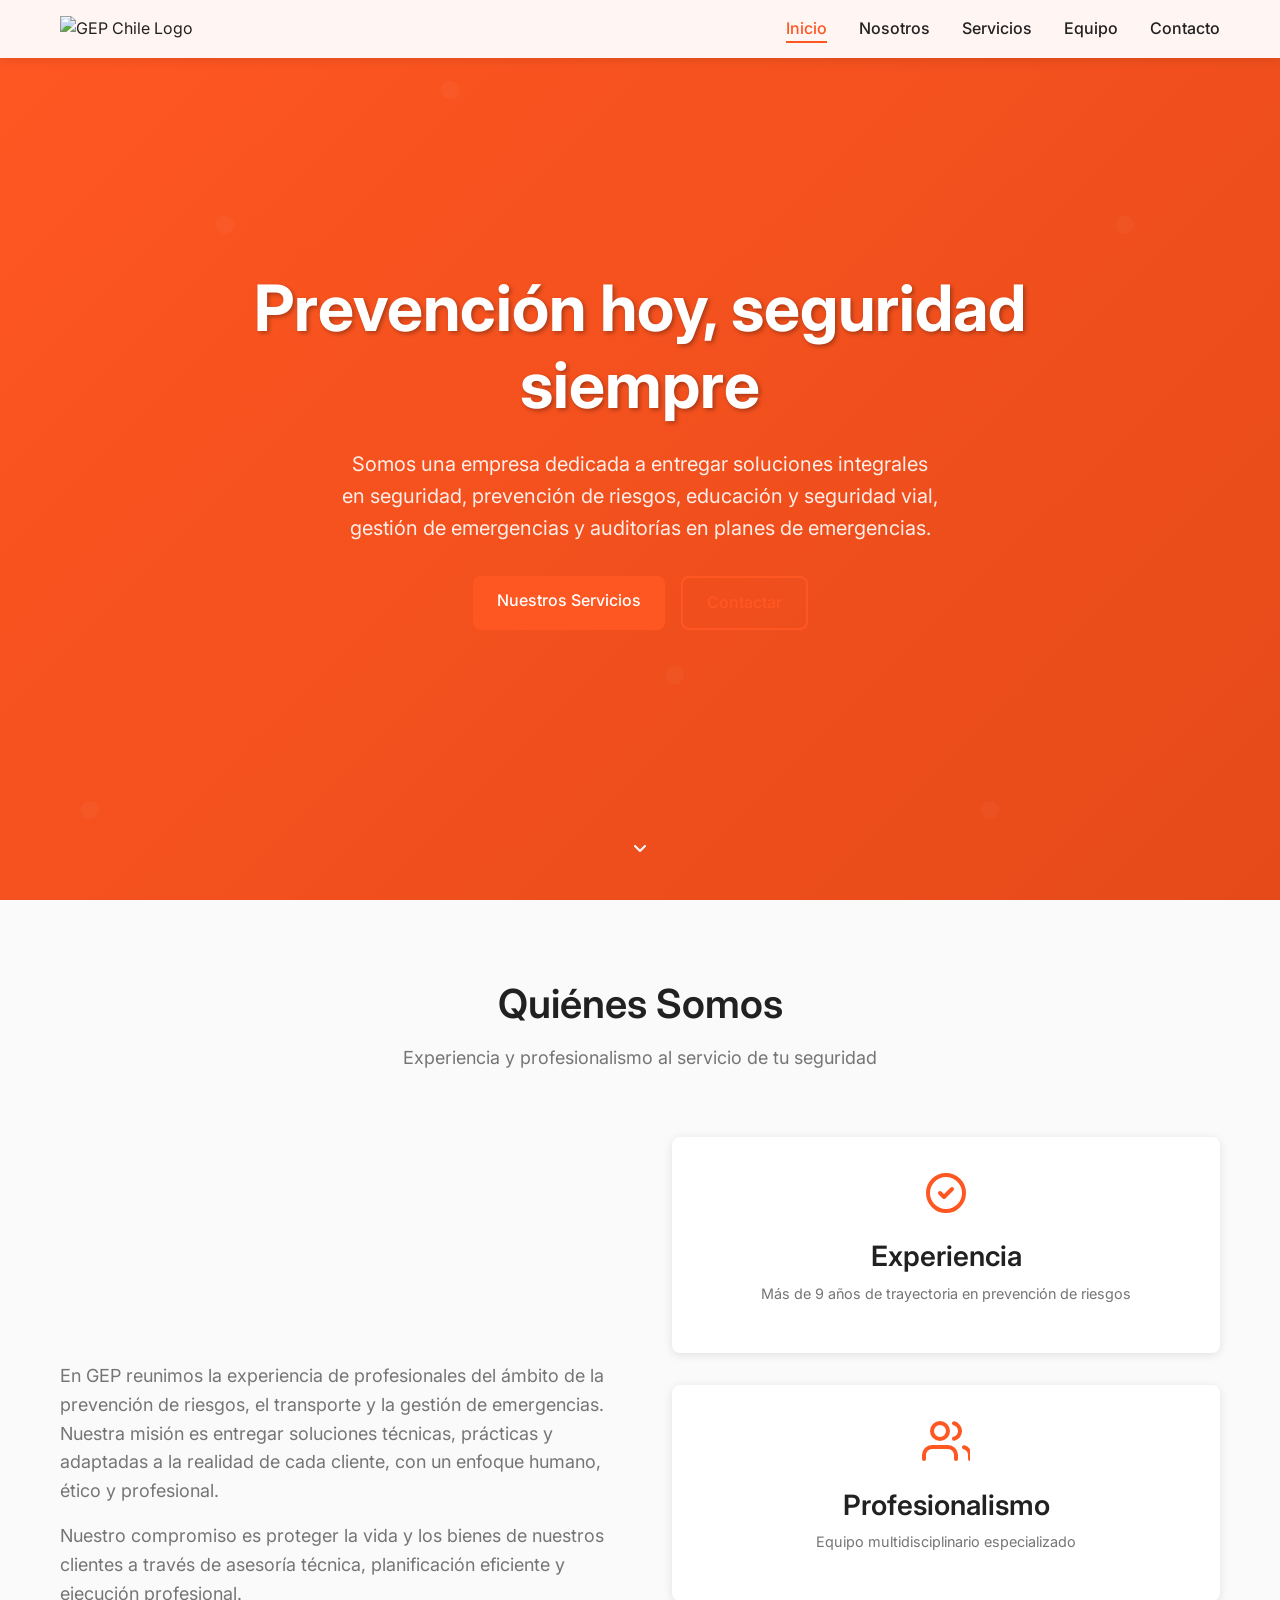
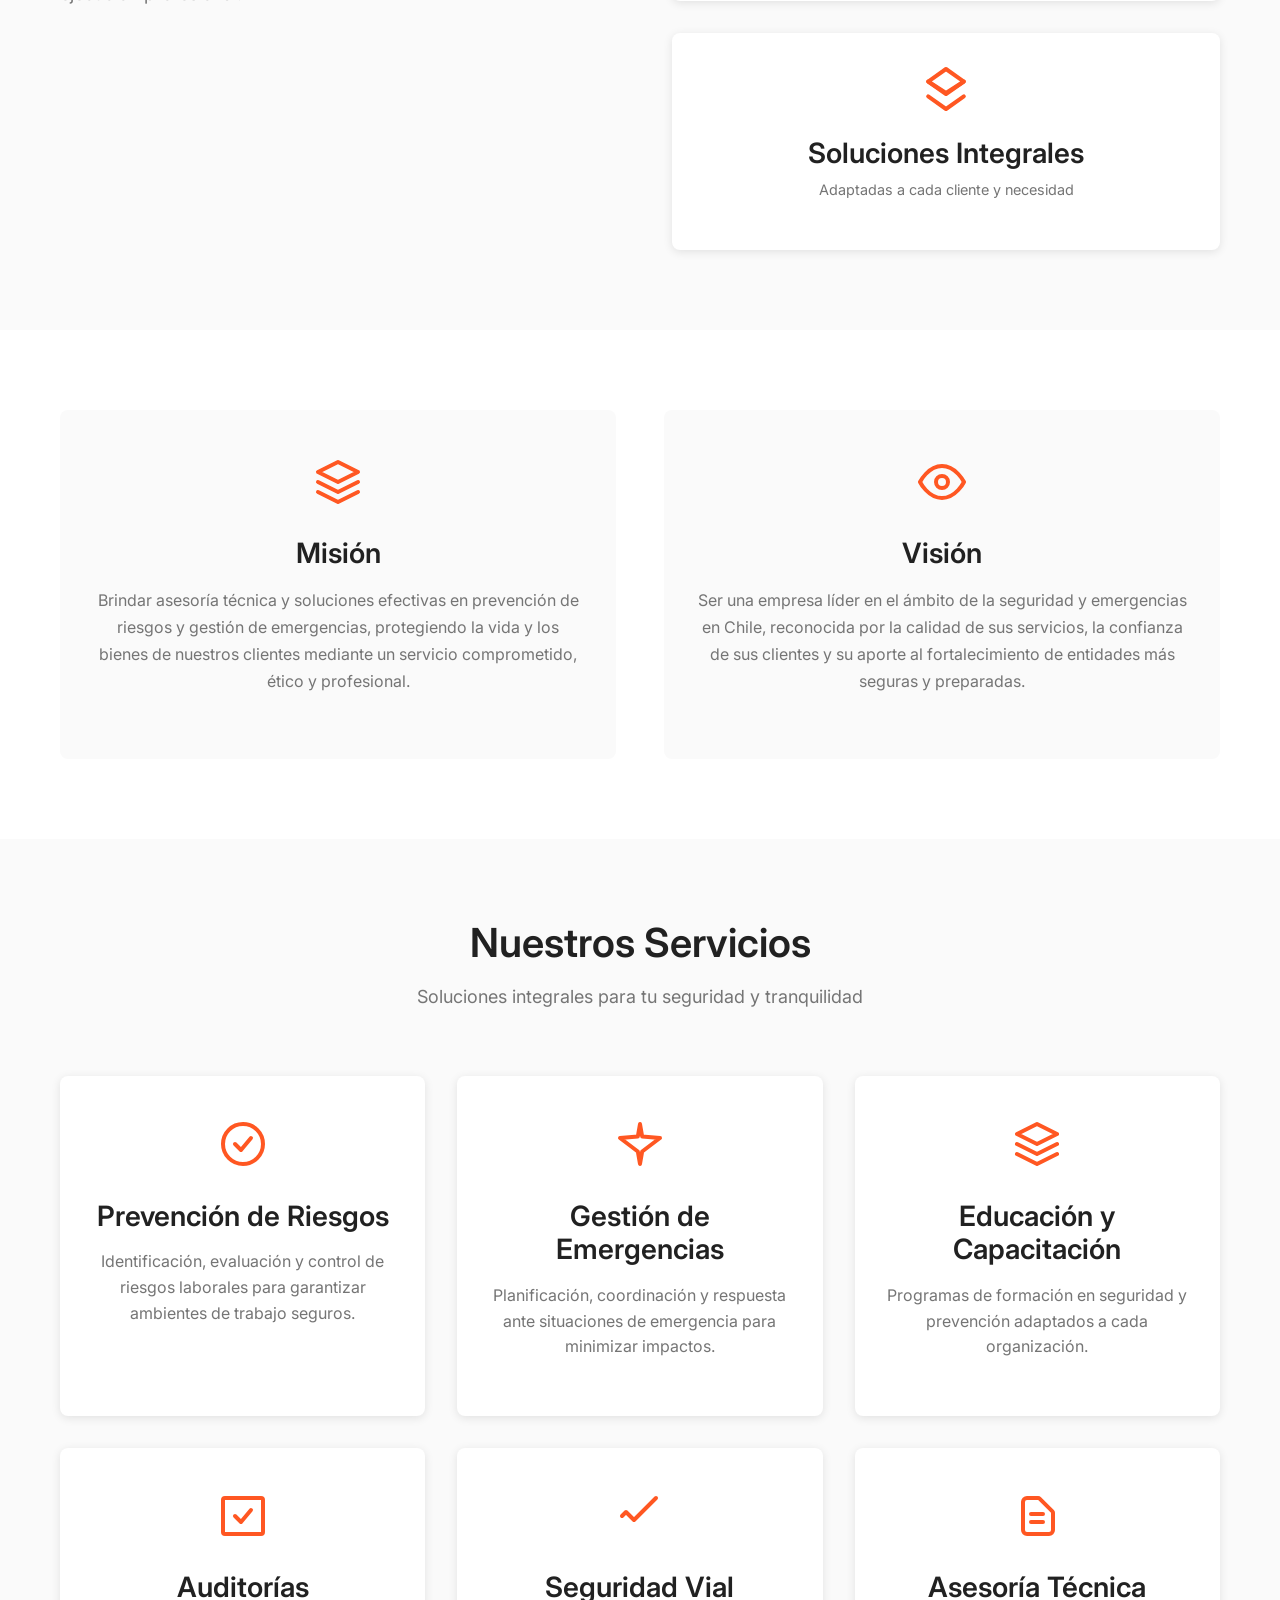
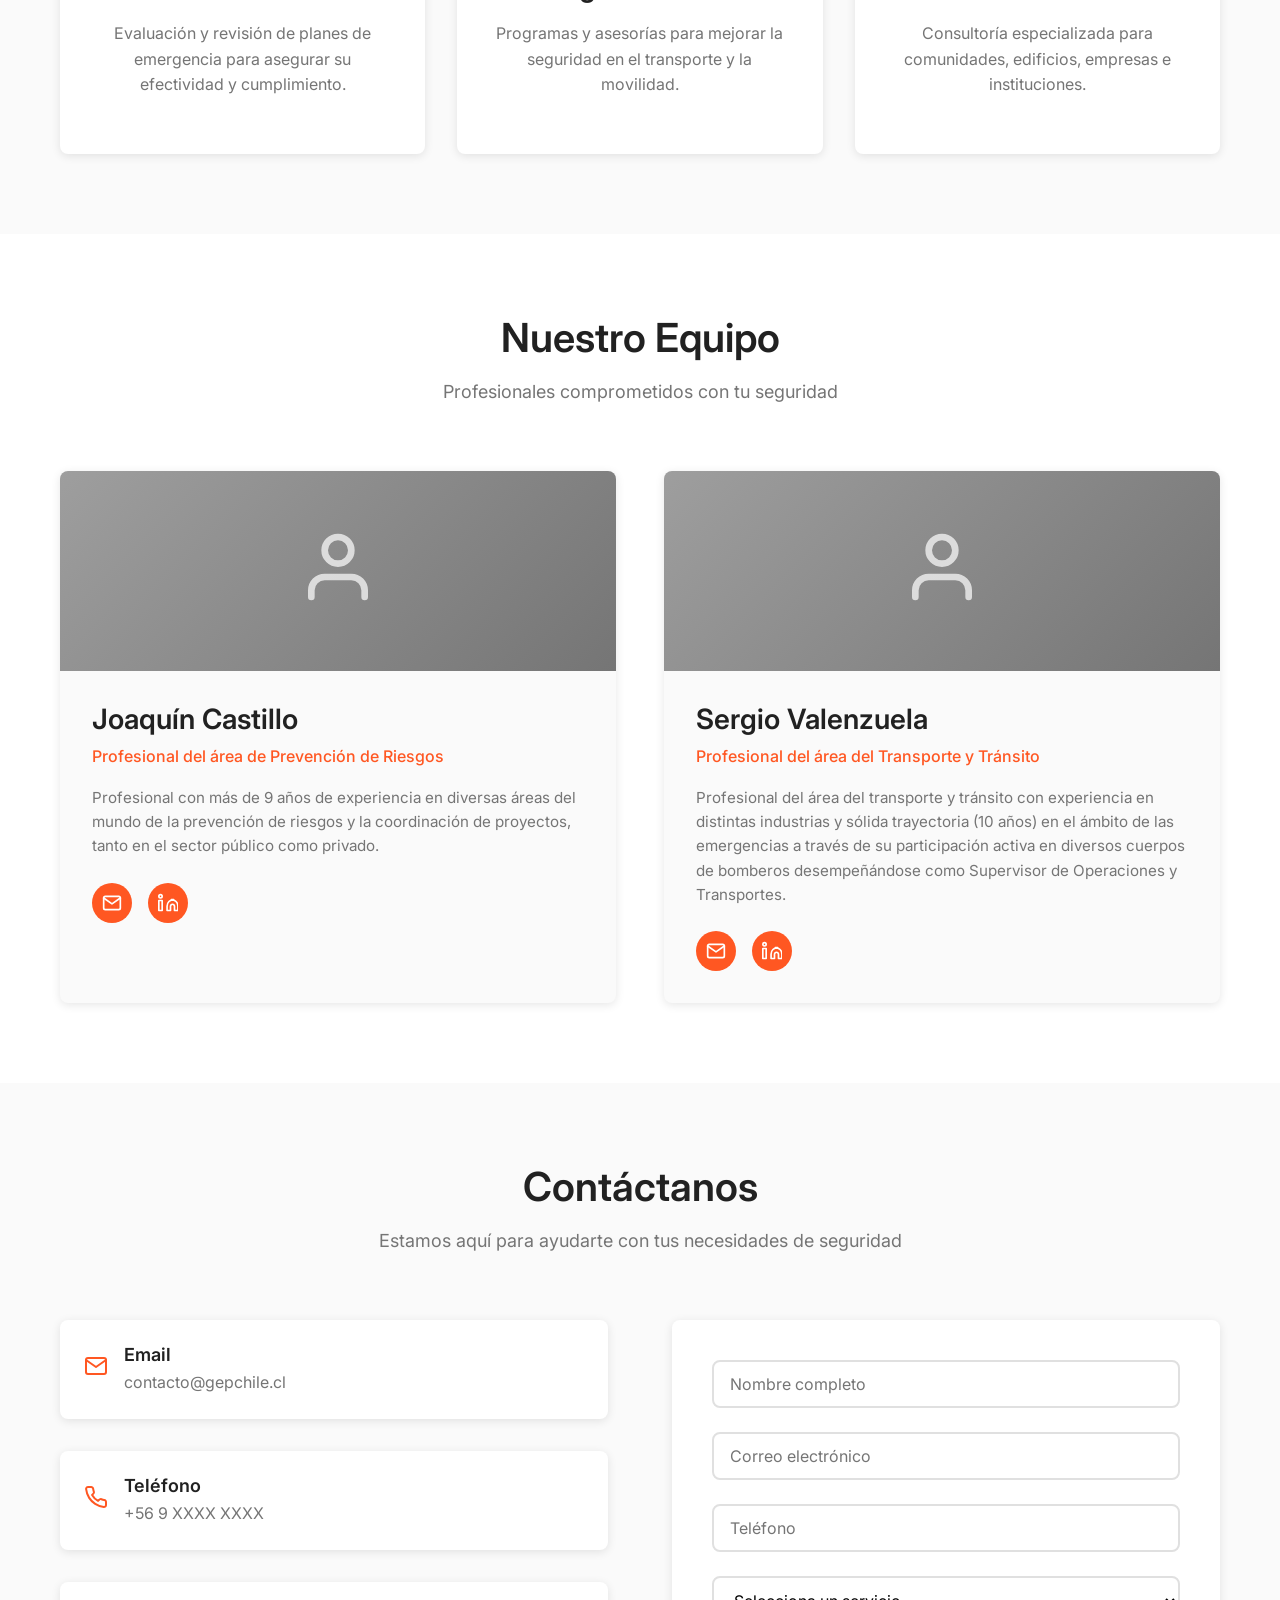
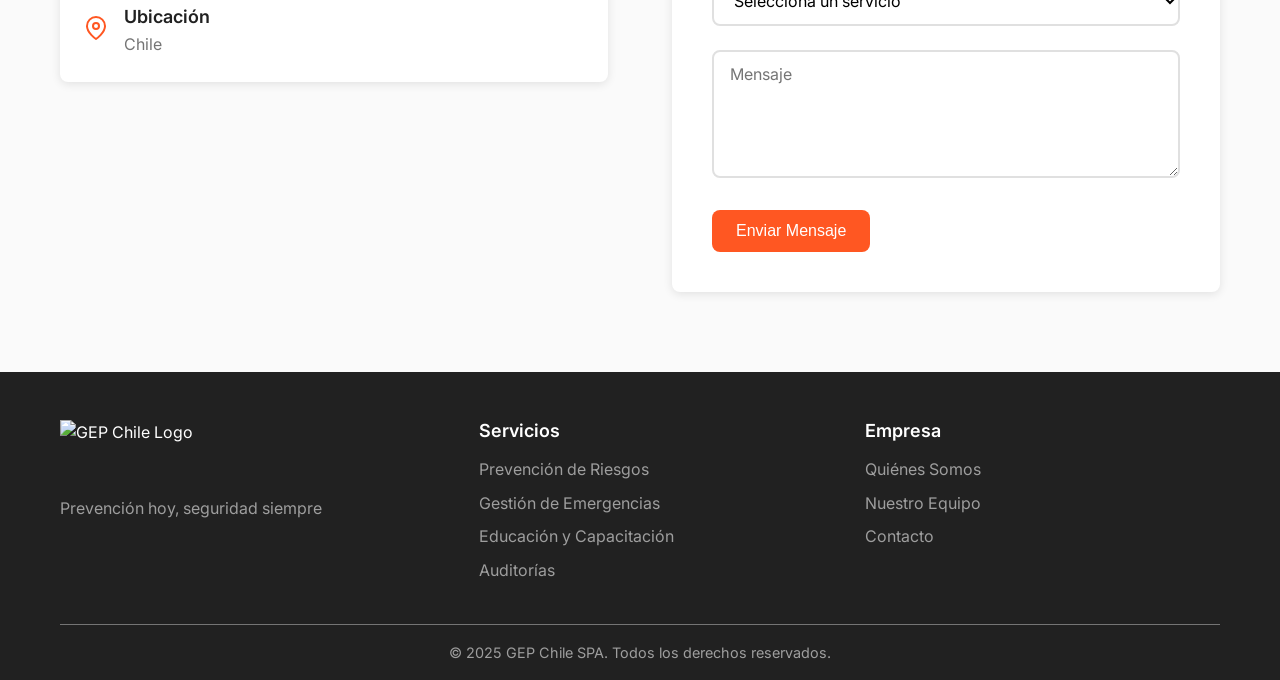
==== index.html @ f35d3117 "asd" ====
<!DOCTYPE html>
<html lang="es">
<head>
    <meta charset="UTF-8">
    <meta name="viewport" content="width=device-width, initial-scale=1.0">
    <title>GEP Chile - Gestión de Emergencias y Prevención</title>
    <meta name="description" content="Empresa dedicada a entregar soluciones integrales en seguridad, prevención de riesgos, educación y seguridad vial, gestión de emergencias y auditorías.">
    <link rel="stylesheet" href="assets/css/styles.css">
    <link rel="preconnect" href="https://fonts.googleapis.com">
    <link rel="preconnect" href="https://fonts.gstatic.com" crossorigin>
    <link href="https://fonts.googleapis.com/css2?family=Inter:wght@300;400;500;600;700&display=swap" rel="stylesheet">
</head>
<body>
    <!-- Header -->
    <header class="header">
        <nav class="navbar">
            <div class="container">
                <div class="nav-brand">
                    <img src="assets/img/logo.jpg" alt="GEP Chile Logo" class="logo">
                </div>
                <div class="nav-menu" id="nav-menu">
                    <ul class="nav-list">
                        <li class="nav-item"><a href="#inicio" class="nav-link">Inicio</a></li>
                        <li class="nav-item"><a href="#nosotros" class="nav-link">Nosotros</a></li>
                        <li class="nav-item"><a href="#servicios" class="nav-link">Servicios</a></li>
                        <li class="nav-item"><a href="#equipo" class="nav-link">Equipo</a></li>
                        <li class="nav-item"><a href="#contacto" class="nav-link">Contacto</a></li>
                    </ul>
                </div>
                <div class="nav-toggle" id="nav-toggle">
                    <span class="bar"></span>
                    <span class="bar"></span>
                    <span class="bar"></span>
                </div>
            </div>
        </nav>
    </header>

    <!-- Hero Section -->
    <section id="inicio" class="hero">
        <div class="hero-overlay"></div>
        <div class="container">
            <div class="hero-content">
                <h1 class="hero-title">Prevención hoy, seguridad siempre</h1>
                <p class="hero-subtitle">Somos una empresa dedicada a entregar soluciones integrales en seguridad, prevención de riesgos, educación y seguridad vial, gestión de emergencias y auditorías en planes de emergencias.</p>
                <div class="hero-buttons">
                    <a href="#servicios" class="btn btn-primary">Nuestros Servicios</a>
                    <a href="#contacto" class="btn btn-secondary">Contactar</a>
                </div>
            </div>
        </div>
        <div class="hero-scroll">
            <svg width="24" height="24" viewBox="0 0 24 24" fill="none" xmlns="http://www.w3.org/2000/svg">
                <path d="M7 10L12 15L17 10" stroke="currentColor" stroke-width="2" stroke-linecap="round" stroke-linejoin="round"/>
            </svg>
        </div>
    </section>

    <!-- About Section -->
    <section id="nosotros" class="about">
        <div class="container">
            <div class="section-header">
                <h2 class="section-title">Quiénes Somos</h2>
                <p class="section-subtitle">Experiencia y profesionalismo al servicio de tu seguridad</p>
            </div>
            <div class="about-content">
                <div class="about-text">
                    <p>En GEP reunimos la experiencia de profesionales del ámbito de la prevención de riesgos, el transporte y la gestión de emergencias. Nuestra misión es entregar soluciones técnicas, prácticas y adaptadas a la realidad de cada cliente, con un enfoque humano, ético y profesional.</p>
                    <p>Nuestro compromiso es proteger la vida y los bienes de nuestros clientes a través de asesoría técnica, planificación eficiente y ejecución profesional.</p>
                </div>
                <div class="about-stats">
                    <div class="stat-item">
                        <div class="stat-icon">
                            <svg width="48" height="48" viewBox="0 0 24 24" fill="none" xmlns="http://www.w3.org/2000/svg">
                                <path d="M9 12L11 14L15 10M21 12C21 16.9706 16.9706 21 12 21C7.02944 21 3 16.9706 3 12C3 7.02944 7.02944 3 12 3C16.9706 3 21 7.02944 21 12Z" stroke="currentColor" stroke-width="2" stroke-linecap="round" stroke-linejoin="round"/>
                            </svg>
                        </div>
                        <h3>Experiencia</h3>
                        <p>Más de 9 años de trayectoria en prevención de riesgos</p>
                    </div>
                    <div class="stat-item">
                        <div class="stat-icon">
                            <svg width="48" height="48" viewBox="0 0 24 24" fill="none" xmlns="http://www.w3.org/2000/svg">
                                <path d="M17 21V19C17 17.9391 16.5786 16.9217 15.8284 16.1716C15.0783 15.4214 14.0609 15 13 15H5C3.93913 15 2.92172 15.4214 2.17157 16.1716C1.42143 16.9217 1 17.9391 1 19V21M13 7C13 9.20914 11.2091 11 9 11C6.79086 11 5 9.20914 5 7C5 4.79086 6.79086 3 9 3C11.2091 3 13 4.79086 13 7ZM24 21V19C23.9993 18.1137 23.7044 17.2528 23.1614 16.5523C22.6184 15.8519 21.8581 15.3516 21 15.13M16 3.13C16.8604 3.35031 17.623 3.85071 18.1676 4.55232C18.7122 5.25392 19.0078 6.11683 19.0078 7.005C19.0078 7.89317 18.7122 8.75608 18.1676 9.45768C17.623 10.1593 16.8604 10.6597 16 10.88" stroke="currentColor" stroke-width="2" stroke-linecap="round" stroke-linejoin="round"/>
                            </svg>
                        </div>
                        <h3>Profesionalismo</h3>
                        <p>Equipo multidisciplinario especializado</p>
                    </div>
                    <div class="stat-item">
                        <div class="stat-icon">
                            <svg width="48" height="48" viewBox="0 0 24 24" fill="none" xmlns="http://www.w3.org/2000/svg">
                                <path d="M12 2L3.09 8.26L12 14L20.91 8.26L12 2Z" stroke="currentColor" stroke-width="2" stroke-linecap="round" stroke-linejoin="round"/>
                                <path d="M3.09 15.74L12 22L20.91 15.74" stroke="currentColor" stroke-width="2" stroke-linecap="round" stroke-linejoin="round"/>
                                <path d="M3.09 8.26L12 14.52L20.91 8.26" stroke="currentColor" stroke-width="2" stroke-linecap="round" stroke-linejoin="round"/>
                            </svg>
                        </div>
                        <h3>Soluciones Integrales</h3>
                        <p>Adaptadas a cada cliente y necesidad</p>
                    </div>
                </div>
            </div>
        </div>
    </section>

    <!-- Mission & Vision -->
    <section class="mission-vision">
        <div class="container">
            <div class="mv-grid">
                <div class="mv-item">
                    <div class="mv-icon">
                        <svg width="48" height="48" viewBox="0 0 24 24" fill="none" xmlns="http://www.w3.org/2000/svg">
                            <path d="M12 2L2 7L12 12L22 7L12 2Z" stroke="currentColor" stroke-width="2" stroke-linecap="round" stroke-linejoin="round"/>
                            <path d="M2 17L12 22L22 17" stroke="currentColor" stroke-width="2" stroke-linecap="round" stroke-linejoin="round"/>
                            <path d="M2 12L12 17L22 12" stroke="currentColor" stroke-width="2" stroke-linecap="round" stroke-linejoin="round"/>
                        </svg>
                    </div>
                    <h3>Misión</h3>
                    <p>Brindar asesoría técnica y soluciones efectivas en prevención de riesgos y gestión de emergencias, protegiendo la vida y los bienes de nuestros clientes mediante un servicio comprometido, ético y profesional.</p>
                </div>
                <div class="mv-item">
                    <div class="mv-icon">
                        <svg width="48" height="48" viewBox="0 0 24 24" fill="none" xmlns="http://www.w3.org/2000/svg">
                            <path d="M1 12S5 4 12 4S23 12 23 12S19 20 12 20S1 12 1 12Z" stroke="currentColor" stroke-width="2" stroke-linecap="round" stroke-linejoin="round"/>
                            <circle cx="12" cy="12" r="3" stroke="currentColor" stroke-width="2"/>
                        </svg>
                    </div>
                    <h3>Visión</h3>
                    <p>Ser una empresa líder en el ámbito de la seguridad y emergencias en Chile, reconocida por la calidad de sus servicios, la confianza de sus clientes y su aporte al fortalecimiento de entidades más seguras y preparadas.</p>
                </div>
            </div>
        </div>
    </section>    <!-
- Services Section -->
    <section id="servicios" class="services">
        <div class="container">
            <div class="section-header">
                <h2 class="section-title">Nuestros Servicios</h2>
                <p class="section-subtitle">Soluciones integrales para tu seguridad y tranquilidad</p>
            </div>
            <div class="services-grid">
                <div class="service-card">
                    <div class="service-icon">
                        <svg width="48" height="48" viewBox="0 0 24 24" fill="none" xmlns="http://www.w3.org/2000/svg">
                            <path d="M12 22C17.5228 22 22 17.5228 22 12C22 6.47715 17.5228 2 12 2C6.47715 2 2 6.47715 2 12C2 17.5228 6.47715 22 12 22Z" stroke="currentColor" stroke-width="2" stroke-linecap="round" stroke-linejoin="round"/>
                            <path d="M8 12L11 15L16 9" stroke="currentColor" stroke-width="2" stroke-linecap="round" stroke-linejoin="round"/>
                        </svg>
                    </div>
                    <h3>Prevención de Riesgos</h3>
                    <p>Identificación, evaluación y control de riesgos laborales para garantizar ambientes de trabajo seguros.</p>
                </div>
                <div class="service-card">
                    <div class="service-icon">
                        <svg width="48" height="48" viewBox="0 0 24 24" fill="none" xmlns="http://www.w3.org/2000/svg">
                            <path d="M12 2L13.09 8.26L22 9L13.09 15.74L12 22L10.91 15.74L2 9L10.91 8.26L12 2Z" stroke="currentColor" stroke-width="2" stroke-linecap="round" stroke-linejoin="round"/>
                        </svg>
                    </div>
                    <h3>Gestión de Emergencias</h3>
                    <p>Planificación, coordinación y respuesta ante situaciones de emergencia para minimizar impactos.</p>
                </div>
                <div class="service-card">
                    <div class="service-icon">
                        <svg width="48" height="48" viewBox="0 0 24 24" fill="none" xmlns="http://www.w3.org/2000/svg">
                            <path d="M12 2L2 7L12 12L22 7L12 2Z" stroke="currentColor" stroke-width="2" stroke-linecap="round" stroke-linejoin="round"/>
                            <path d="M2 17L12 22L22 17" stroke="currentColor" stroke-width="2" stroke-linecap="round" stroke-linejoin="round"/>
                            <path d="M2 12L12 17L22 12" stroke="currentColor" stroke-width="2" stroke-linecap="round" stroke-linejoin="round"/>
                        </svg>
                    </div>
                    <h3>Educación y Capacitación</h3>
                    <p>Programas de formación en seguridad y prevención adaptados a cada organización.</p>
                </div>
                <div class="service-card">
                    <div class="service-icon">
                        <svg width="48" height="48" viewBox="0 0 24 24" fill="none" xmlns="http://www.w3.org/2000/svg">
                            <path d="M3 3H21C21.5523 3 22 3.44772 22 4V20C22 20.5523 21.5523 21 21 21H3C2.44772 21 2 20.5523 2 20V4C2 3.44772 2.44772 3 3 3Z" stroke="currentColor" stroke-width="2" stroke-linecap="round" stroke-linejoin="round"/>
                            <path d="M8 12L11 15L16 9" stroke="currentColor" stroke-width="2" stroke-linecap="round" stroke-linejoin="round"/>
                        </svg>
                    </div>
                    <h3>Auditorías</h3>
                    <p>Evaluación y revisión de planes de emergencia para asegurar su efectividad y cumplimiento.</p>
                </div>
                <div class="service-card">
                    <div class="service-icon">
                        <svg width="48" height="48" viewBox="0 0 24 24" fill="none" xmlns="http://www.w3.org/2000/svg">
                            <path d="M3 12L5 10L9 14L20 3" stroke="currentColor" stroke-width="2" stroke-linecap="round" stroke-linejoin="round"/>
                        </svg>
                    </div>
                    <h3>Seguridad Vial</h3>
                    <p>Programas y asesorías para mejorar la seguridad en el transporte y la movilidad.</p>
                </div>
                <div class="service-card">
                    <div class="service-icon">
                        <svg width="48" height="48" viewBox="0 0 24 24" fill="none" xmlns="http://www.w3.org/2000/svg">
                            <path d="M9 11H15M9 15H15M17 21H7C5.89543 21 5 20.1046 5 19V5C5 3.89543 5.89543 3 7 3H12.5858C12.851 3 13.1054 3.10536 13.2929 3.29289L19.7071 9.70711C19.8946 9.89464 20 10.149 20 10.4142V19C20 20.1046 19.1046 21 18 21H17Z" stroke="currentColor" stroke-width="2" stroke-linecap="round" stroke-linejoin="round"/>
                        </svg>
                    </div>
                    <h3>Asesoría Técnica</h3>
                    <p>Consultoría especializada para comunidades, edificios, empresas e instituciones.</p>
                </div>
            </div>
        </div>
    </section>

    <!-- Team Section -->
    <section id="equipo" class="team">
        <div class="container">
            <div class="section-header">
                <h2 class="section-title">Nuestro Equipo</h2>
                <p class="section-subtitle">Profesionales comprometidos con tu seguridad</p>
            </div>
            <div class="team-grid">
                <div class="team-member">
                    <div class="member-photo">
                        <div class="photo-placeholder">
                            <svg width="80" height="80" viewBox="0 0 24 24" fill="none" xmlns="http://www.w3.org/2000/svg">
                                <path d="M20 21V19C20 17.9391 19.5786 16.9217 18.8284 16.1716C18.0783 15.4214 17.0609 15 16 15H8C6.93913 15 5.92172 15.4214 5.17157 16.1716C4.42143 16.9217 4 17.9391 4 19V21M16 7C16 9.20914 14.2091 11 12 11C9.79086 11 8 9.20914 8 7C8 4.79086 9.79086 3 12 3C14.2091 3 16 4.79086 16 7Z" stroke="currentColor" stroke-width="2" stroke-linecap="round" stroke-linejoin="round"/>
                            </svg>
                        </div>
                    </div>
                    <div class="member-info">
                        <h3>Joaquín Castillo</h3>
                        <p class="member-role">Profesional del área de Prevención de Riesgos</p>
                        <p class="member-description">Profesional con más de 9 años de experiencia en diversas áreas del mundo de la prevención de riesgos y la coordinación de proyectos, tanto en el sector público como privado.</p>
                        <div class="member-links">
                            <a href="#" class="member-link" aria-label="Email">
                                <svg width="20" height="20" viewBox="0 0 24 24" fill="none" xmlns="http://www.w3.org/2000/svg">
                                    <path d="M4 4H20C21.1 4 22 4.9 22 6V18C22 19.1 21.1 20 20 20H4C2.9 20 2 19.1 2 18V6C2 4.9 2.9 4 4 4Z" stroke="currentColor" stroke-width="2" stroke-linecap="round" stroke-linejoin="round"/>
                                    <polyline points="22,6 12,13 2,6" stroke="currentColor" stroke-width="2" stroke-linecap="round" stroke-linejoin="round"/>
                                </svg>
                            </a>
                            <a href="#" class="member-link" aria-label="LinkedIn">
                                <svg width="20" height="20" viewBox="0 0 24 24" fill="none" xmlns="http://www.w3.org/2000/svg">
                                    <path d="M16 8C18.2091 8 20.2091 8.79018 21.6569 10.2379C23.1046 11.6857 23.8947 13.6857 23.8947 15.8947V21H19.7895V15.8947C19.7895 15.2583 19.5368 14.6479 19.0889 14.2C18.641 13.7521 18.0306 13.4995 17.3942 13.4995C16.7578 13.4995 16.1474 13.7521 15.6995 14.2C15.2516 14.6479 14.9989 15.2583 14.9989 15.8947V21H10.8937V15.8947C10.8937 13.6857 11.6838 11.6857 13.1316 10.2379C14.5794 8.79018 16.5794 8 18.7885 8H16Z" stroke="currentColor" stroke-width="2" stroke-linecap="round" stroke-linejoin="round"/>
                                    <rect x="1" y="9" width="4" height="12" stroke="currentColor" stroke-width="2" stroke-linecap="round" stroke-linejoin="round"/>
                                    <circle cx="3" cy="4" r="2" stroke="currentColor" stroke-width="2" stroke-linecap="round" stroke-linejoin="round"/>
                                </svg>
                            </a>
                        </div>
                    </div>
                </div>
                <div class="team-member">
                    <div class="member-photo">
                        <div class="photo-placeholder">
                            <svg width="80" height="80" viewBox="0 0 24 24" fill="none" xmlns="http://www.w3.org/2000/svg">
                                <path d="M20 21V19C20 17.9391 19.5786 16.9217 18.8284 16.1716C18.0783 15.4214 17.0609 15 16 15H8C6.93913 15 5.92172 15.4214 5.17157 16.1716C4.42143 16.9217 4 17.9391 4 19V21M16 7C16 9.20914 14.2091 11 12 11C9.79086 11 8 9.20914 8 7C8 4.79086 9.79086 3 12 3C14.2091 3 16 4.79086 16 7Z" stroke="currentColor" stroke-width="2" stroke-linecap="round" stroke-linejoin="round"/>
                            </svg>
                        </div>
                    </div>
                    <div class="member-info">
                        <h3>Sergio Valenzuela</h3>
                        <p class="member-role">Profesional del área del Transporte y Tránsito</p>
                        <p class="member-description">Profesional del área del transporte y tránsito con experiencia en distintas industrias y sólida trayectoria (10 años) en el ámbito de las emergencias a través de su participación activa en diversos cuerpos de bomberos desempeñándose como Supervisor de Operaciones y Transportes.</p>
                        <div class="member-links">
                            <a href="#" class="member-link" aria-label="Email">
                                <svg width="20" height="20" viewBox="0 0 24 24" fill="none" xmlns="http://www.w3.org/2000/svg">
                                    <path d="M4 4H20C21.1 4 22 4.9 22 6V18C22 19.1 21.1 20 20 20H4C2.9 20 2 19.1 2 18V6C2 4.9 2.9 4 4 4Z" stroke="currentColor" stroke-width="2" stroke-linecap="round" stroke-linejoin="round"/>
                                    <polyline points="22,6 12,13 2,6" stroke="currentColor" stroke-width="2" stroke-linecap="round" stroke-linejoin="round"/>
                                </svg>
                            </a>
                            <a href="#" class="member-link" aria-label="LinkedIn">
                                <svg width="20" height="20" viewBox="0 0 24 24" fill="none" xmlns="http://www.w3.org/2000/svg">
                                    <path d="M16 8C18.2091 8 20.2091 8.79018 21.6569 10.2379C23.1046 11.6857 23.8947 13.6857 23.8947 15.8947V21H19.7895V15.8947C19.7895 15.2583 19.5368 14.6479 19.0889 14.2C18.641 13.7521 18.0306 13.4995 17.3942 13.4995C16.7578 13.4995 16.1474 13.7521 15.6995 14.2C15.2516 14.6479 14.9989 15.2583 14.9989 15.8947V21H10.8937V15.8947C10.8937 13.6857 11.6838 11.6857 13.1316 10.2379C14.5794 8.79018 16.5794 8 18.7885 8H16Z" stroke="currentColor" stroke-width="2" stroke-linecap="round" stroke-linejoin="round"/>
                                    <rect x="1" y="9" width="4" height="12" stroke="currentColor" stroke-width="2" stroke-linecap="round" stroke-linejoin="round"/>
                                    <circle cx="3" cy="4" r="2" stroke="currentColor" stroke-width="2" stroke-linecap="round" stroke-linejoin="round"/>
                                </svg>
                            </a>
                        </div>
                    </div>
                </div>
            </div>
        </div>
    </section>

    <!-- Contact Section -->
    <section id="contacto" class="contact">
        <div class="container">
            <div class="section-header">
                <h2 class="section-title">Contáctanos</h2>
                <p class="section-subtitle">Estamos aquí para ayudarte con tus necesidades de seguridad</p>
            </div>
            <div class="contact-content">
                <div class="contact-info">
                    <div class="contact-item">
                        <div class="contact-icon">
                            <svg width="24" height="24" viewBox="0 0 24 24" fill="none" xmlns="http://www.w3.org/2000/svg">
                                <path d="M4 4H20C21.1 4 22 4.9 22 6V18C22 19.1 21.1 20 20 20H4C2.9 20 2 19.1 2 18V6C2 4.9 2.9 4 4 4Z" stroke="currentColor" stroke-width="2" stroke-linecap="round" stroke-linejoin="round"/>
                                <polyline points="22,6 12,13 2,6" stroke="currentColor" stroke-width="2" stroke-linecap="round" stroke-linejoin="round"/>
                            </svg>
                        </div>
                        <div>
                            <h3>Email</h3>
                            <p>contacto@gepchile.cl</p>
                        </div>
                    </div>
                    <div class="contact-item">
                        <div class="contact-icon">
                            <svg width="24" height="24" viewBox="0 0 24 24" fill="none" xmlns="http://www.w3.org/2000/svg">
                                <path d="M22 16.92V19.92C22.0011 20.1985 21.9441 20.4742 21.8325 20.7293C21.7209 20.9845 21.5573 21.2136 21.3521 21.4019C21.1468 21.5901 20.9046 21.7335 20.6407 21.8227C20.3769 21.9119 20.0974 21.9451 19.82 21.92C16.7428 21.5856 13.787 20.5341 11.19 18.85C8.77382 17.3147 6.72533 15.2662 5.18999 12.85C3.49997 10.2412 2.44824 7.27099 2.11999 4.18C2.095 3.90347 2.12787 3.62476 2.21649 3.36162C2.30512 3.09849 2.44756 2.85669 2.63476 2.65162C2.82196 2.44655 3.0498 2.28271 3.30379 2.17052C3.55777 2.05833 3.83233 2.00026 4.10999 2H7.10999C7.59531 1.99522 8.06579 2.16708 8.43376 2.48353C8.80173 2.79999 9.04207 3.23945 9.10999 3.72C9.23662 4.68007 9.47144 5.62273 9.80999 6.53C9.94454 6.88792 9.97366 7.27691 9.8939 7.65088C9.81415 8.02485 9.62886 8.36811 9.35999 8.64L8.08999 9.91C9.51355 12.4135 11.5865 14.4864 14.09 15.91L15.36 14.64C15.6319 14.3711 15.9751 14.1858 16.3491 14.1061C16.7231 14.0263 17.1121 14.0555 17.47 14.19C18.3773 14.5286 19.3199 14.7634 20.28 14.89C20.7658 14.9585 21.2094 15.2032 21.5265 15.5775C21.8437 15.9518 22.0122 16.4296 22 16.92Z" stroke="currentColor" stroke-width="2" stroke-linecap="round" stroke-linejoin="round"/>
                            </svg>
                        </div>
                        <div>
                            <h3>Teléfono</h3>
                            <p>+56 9 XXXX XXXX</p>
                        </div>
                    </div>
                    <div class="contact-item">
                        <div class="contact-icon">
                            <svg width="24" height="24" viewBox="0 0 24 24" fill="none" xmlns="http://www.w3.org/2000/svg">
                                <path d="M21 10C21 17 12 23 12 23S3 17 3 10C3 7.61305 3.94821 5.32387 5.63604 3.63604C7.32387 1.94821 9.61305 1 12 1C14.3869 1 16.6761 1.94821 18.364 3.63604C20.0518 5.32387 21 7.61305 21 10Z" stroke="currentColor" stroke-width="2" stroke-linecap="round" stroke-linejoin="round"/>
                                <circle cx="12" cy="10" r="3" stroke="currentColor" stroke-width="2" stroke-linecap="round" stroke-linejoin="round"/>
                            </svg>
                        </div>
                        <div>
                            <h3>Ubicación</h3>
                            <p>Chile</p>
                        </div>
                    </div>
                </div>
                <form class="contact-form">
                    <div class="form-group">
                        <input type="text" id="name" name="name" placeholder="Nombre completo" required>
                    </div>
                    <div class="form-group">
                        <input type="email" id="email" name="email" placeholder="Correo electrónico" required>
                    </div>
                    <div class="form-group">
                        <input type="tel" id="phone" name="phone" placeholder="Teléfono">
                    </div>
                    <div class="form-group">
                        <select id="service" name="service" required>
                            <option value="">Selecciona un servicio</option>
                            <option value="prevencion">Prevención de Riesgos</option>
                            <option value="emergencias">Gestión de Emergencias</option>
                            <option value="educacion">Educación y Capacitación</option>
                            <option value="auditorias">Auditorías</option>
                            <option value="vial">Seguridad Vial</option>
                            <option value="asesoria">Asesoría Técnica</option>
                        </select>
                    </div>
                    <div class="form-group">
                        <textarea id="message" name="message" placeholder="Mensaje" rows="5" required></textarea>
                    </div>
                    <button type="submit" class="btn btn-primary">Enviar Mensaje</button>
                </form>
            </div>
        </div>
    </section>

    <!-- Footer -->
    <footer class="footer">
        <div class="container">
            <div class="footer-content">
                <div class="footer-brand">
                    <img src="assets/img/logo.jpg" alt="GEP Chile Logo" class="footer-logo">
                    <p>Prevención hoy, seguridad siempre</p>
                </div>
                <div class="footer-links">
                    <div class="footer-section">
                        <h4>Servicios</h4>
                        <ul>
                            <li><a href="#servicios">Prevención de Riesgos</a></li>
                            <li><a href="#servicios">Gestión de Emergencias</a></li>
                            <li><a href="#servicios">Educación y Capacitación</a></li>
                            <li><a href="#servicios">Auditorías</a></li>
                        </ul>
                    </div>
                    <div class="footer-section">
                        <h4>Empresa</h4>
                        <ul>
                            <li><a href="#nosotros">Quiénes Somos</a></li>
                            <li><a href="#equipo">Nuestro Equipo</a></li>
                            <li><a href="#contacto">Contacto</a></li>
                        </ul>
                    </div>
                </div>
            </div>
            <div class="footer-bottom">
                <p>&copy; 2025 GEP Chile SPA. Todos los derechos reservados.</p>
            </div>
        </div>
    </footer>

    <script src="assets/js/main.js"></script>
</body>
</html>
---- assets/css/styles.css ----
/* Reset and Base Styles */
* {
    margin: 0;
    padding: 0;
    box-sizing: border-box;
}

:root {
    --primary-color: #FF5722;
    --primary-dark: #E64A19;
    --secondary-color: #9E9E9E;
    --secondary-dark: #757575;
    --text-dark: #212121;
    --text-light: #757575;
    --text-white: #FFFFFF;
    --background-light: #FAFAFA;
    --background-white: #FFFFFF;
    --border-color: #E0E0E0;
    --shadow-light: 0 2px 10px rgba(0, 0, 0, 0.1);
    --shadow-medium: 0 4px 20px rgba(0, 0, 0, 0.15);
    --shadow-heavy: 0 8px 30px rgba(0, 0, 0, 0.2);
    --border-radius: 8px;
    --transition: all 0.3s ease;
}

html {
    scroll-behavior: smooth;
}

body {
    font-family: 'Inter', -apple-system, BlinkMacSystemFont, 'Segoe UI', Roboto, sans-serif;
    line-height: 1.6;
    color: var(--text-dark);
    background-color: var(--background-white);
}

.container {
    max-width: 1200px;
    margin: 0 auto;
    padding: 0 20px;
}

/* Typography */
h1, h2, h3, h4, h5, h6 {
    font-weight: 600;
    line-height: 1.2;
    margin-bottom: 1rem;
}

h1 { font-size: 3rem; }
h2 { font-size: 2.5rem; }
h3 { font-size: 1.75rem; }
h4 { font-size: 1.25rem; }

p {
    margin-bottom: 1rem;
    color: var(--text-light);
}

/* Buttons */
.btn {
    display: inline-block;
    padding: 12px 24px;
    border-radius: var(--border-radius);
    text-decoration: none;
    font-weight: 500;
    text-align: center;
    transition: var(--transition);
    border: none;
    cursor: pointer;
    font-size: 1rem;
}

.btn-primary {
    background-color: var(--primary-color);
    color: var(--text-white);
}

.btn-primary:hover {
    background-color: var(--primary-dark);
    transform: translateY(-2px);
    box-shadow: var(--shadow-medium);
}

.btn-secondary {
    background-color: transparent;
    color: var(--primary-color);
    border: 2px solid var(--primary-color);
}

.btn-secondary:hover {
    background-color: var(--primary-color);
    color: var(--text-white);
}

/* Header */
.header {
    position: fixed;
    top: 0;
    left: 0;
    right: 0;
    background-color: rgba(255, 255, 255, 0.95);
    backdrop-filter: blur(10px);
    z-index: 1000;
    box-shadow: var(--shadow-light);
}

.navbar {
    padding: 1rem 0;
}

.navbar .container {
    display: flex;
    justify-content: space-between;
    align-items: center;
}

.nav-brand .logo {
    height: 50px;
    width: auto;
}

.nav-menu {
    display: flex;
}

.nav-list {
    display: flex;
    list-style: none;
    gap: 2rem;
}

.nav-link {
    text-decoration: none;
    color: var(--text-dark);
    font-weight: 500;
    transition: var(--transition);
    position: relative;
}

.nav-link:hover {
    color: var(--primary-color);
}

.nav-link::after {
    content: '';
    position: absolute;
    bottom: -5px;
    left: 0;
    width: 0;
    height: 2px;
    background-color: var(--primary-color);
    transition: var(--transition);
}

.nav-link:hover::after {
    width: 100%;
}

.nav-toggle {
    display: none;
    flex-direction: column;
    cursor: pointer;
}

.nav-toggle .bar {
    width: 25px;
    height: 3px;
    background-color: var(--text-dark);
    margin: 3px 0;
    transition: var(--transition);
}

/* Hero Section */
.hero {
    height: 100vh;
    background: linear-gradient(135deg, var(--primary-color) 0%, var(--primary-dark) 100%);
    display: flex;
    align-items: center;
    justify-content: center;
    text-align: center;
    color: var(--text-white);
    position: relative;
    overflow: hidden;
}

.hero::before {
    content: '';
    position: absolute;
    top: 0;
    left: 0;
    right: 0;
    bottom: 0;
    background: url('data:image/svg+xml,<svg xmlns="http://www.w3.org/2000/svg" viewBox="0 0 100 100"><defs><pattern id="grain" width="100" height="100" patternUnits="userSpaceOnUse"><circle cx="25" cy="25" r="1" fill="white" opacity="0.1"/><circle cx="75" cy="75" r="1" fill="white" opacity="0.1"/><circle cx="50" cy="10" r="1" fill="white" opacity="0.1"/><circle cx="10" cy="90" r="1" fill="white" opacity="0.1"/></pattern></defs><rect width="100" height="100" fill="url(%23grain)"/></svg>');
    opacity: 0.3;
}

.hero-content {
    position: relative;
    z-index: 2;
    max-width: 800px;
}

.hero-title {
    font-size: 4rem;
    font-weight: 700;
    margin-bottom: 1.5rem;
    text-shadow: 2px 2px 4px rgba(0, 0, 0, 0.3);
}

.hero-subtitle {
    font-size: 1.25rem;
    margin-bottom: 2rem;
    color: rgba(255, 255, 255, 0.9);
    max-width: 600px;
    margin-left: auto;
    margin-right: auto;
}

.hero-buttons {
    display: flex;
    gap: 1rem;
    justify-content: center;
    flex-wrap: wrap;
}

.hero-scroll {
    position: absolute;
    bottom: 2rem;
    left: 50%;
    transform: translateX(-50%);
    color: var(--text-white);
    animation: bounce 2s infinite;
}

@keyframes bounce {
    0%, 20%, 50%, 80%, 100% { transform: translateX(-50%) translateY(0); }
    40% { transform: translateX(-50%) translateY(-10px); }
    60% { transform: translateX(-50%) translateY(-5px); }
}

/* Section Styles */
section {
    padding: 5rem 0;
}

.section-header {
    text-align: center;
    margin-bottom: 4rem;
}

.section-title {
    color: var(--text-dark);
    margin-bottom: 1rem;
}

.section-subtitle {
    font-size: 1.125rem;
    color: var(--text-light);
    max-width: 600px;
    margin: 0 auto;
}

/* About Section */
.about {
    background-color: var(--background-light);
}

.about-content {
    display: grid;
    grid-template-columns: 1fr 1fr;
    gap: 4rem;
    align-items: center;
}

.about-text {
    font-size: 1.125rem;
}

.about-stats {
    display: grid;
    gap: 2rem;
}

.stat-item {
    background-color: var(--background-white);
    padding: 2rem;
    border-radius: var(--border-radius);
    box-shadow: var(--shadow-light);
    text-align: center;
    transition: var(--transition);
}

.stat-item:hover {
    transform: translateY(-5px);
    box-shadow: var(--shadow-medium);
}

.stat-icon {
    color: var(--primary-color);
    margin-bottom: 1rem;
}

.stat-item h3 {
    color: var(--text-dark);
    margin-bottom: 0.5rem;
}

.stat-item p {
    font-size: 0.9rem;
}

/* Mission & Vision */
.mission-vision {
    background-color: var(--background-white);
}

.mv-grid {
    display: grid;
    grid-template-columns: 1fr 1fr;
    gap: 3rem;
}

.mv-item {
    text-align: center;
    padding: 3rem 2rem;
    background-color: var(--background-light);
    border-radius: var(--border-radius);
    transition: var(--transition);
}

.mv-item:hover {
    transform: translateY(-5px);
    box-shadow: var(--shadow-medium);
}

.mv-icon {
    color: var(--primary-color);
    margin-bottom: 1.5rem;
}

.mv-item h3 {
    color: var(--text-dark);
    margin-bottom: 1rem;
}

.mv-item p {
    font-size: 1rem;
    line-height: 1.7;
}

/* Services Section */
.services {
    background-color: var(--background-light);
}

.services-grid {
    display: grid;
    grid-template-columns: repeat(auto-fit, minmax(350px, 1fr));
    gap: 2rem;
}

.service-card {
    background-color: var(--background-white);
    padding: 2.5rem 2rem;
    border-radius: var(--border-radius);
    box-shadow: var(--shadow-light);
    text-align: center;
    transition: var(--transition);
    border-top: 4px solid transparent;
}

.service-card:hover {
    transform: translateY(-10px);
    box-shadow: var(--shadow-heavy);
    border-top-color: var(--primary-color);
}

.service-icon {
    color: var(--primary-color);
    margin-bottom: 1.5rem;
}

.service-card h3 {
    color: var(--text-dark);
    margin-bottom: 1rem;
}

.service-card p {
    font-size: 1rem;
    line-height: 1.6;
}

/* Team Section */
.team {
    background-color: var(--background-white);
}

.team-grid {
    display: grid;
    grid-template-columns: repeat(auto-fit, minmax(400px, 1fr));
    gap: 3rem;
}

.team-member {
    background-color: var(--background-light);
    border-radius: var(--border-radius);
    overflow: hidden;
    box-shadow: var(--shadow-light);
    transition: var(--transition);
}

.team-member:hover {
    transform: translateY(-5px);
    box-shadow: var(--shadow-medium);
}

.member-photo {
    height: 200px;
    background: linear-gradient(135deg, var(--secondary-color), var(--secondary-dark));
    display: flex;
    align-items: center;
    justify-content: center;
}

.photo-placeholder {
    color: var(--text-white);
    opacity: 0.7;
}

.member-info {
    padding: 2rem;
}

.member-info h3 {
    color: var(--text-dark);
    margin-bottom: 0.5rem;
}

.member-role {
    color: var(--primary-color);
    font-weight: 500;
    margin-bottom: 1rem;
}

.member-description {
    font-size: 0.95rem;
    line-height: 1.6;
    margin-bottom: 1.5rem;
}

.member-links {
    display: flex;
    gap: 1rem;
}

.member-link {
    display: flex;
    align-items: center;
    justify-content: center;
    width: 40px;
    height: 40px;
    background-color: var(--primary-color);
    color: var(--text-white);
    border-radius: 50%;
    text-decoration: none;
    transition: var(--transition);
}

.member-link:hover {
    background-color: var(--primary-dark);
    transform: scale(1.1);
}

/* Contact Section */
.contact {
    background-color: var(--background-light);
}

.contact-content {
    display: grid;
    grid-template-columns: 1fr 1fr;
    gap: 4rem;
}

.contact-info {
    display: flex;
    flex-direction: column;
    gap: 2rem;
}

.contact-item {
    display: flex;
    align-items: center;
    gap: 1rem;
    background-color: var(--background-white);
    padding: 1.5rem;
    border-radius: var(--border-radius);
    box-shadow: var(--shadow-light);
}

.contact-icon {
    color: var(--primary-color);
    flex-shrink: 0;
}

.contact-item h3 {
    color: var(--text-dark);
    margin-bottom: 0.25rem;
    font-size: 1.125rem;
}

.contact-item p {
    margin: 0;
    color: var(--text-light);
}

.contact-form {
    background-color: var(--background-white);
    padding: 2.5rem;
    border-radius: var(--border-radius);
    box-shadow: var(--shadow-light);
}

.form-group {
    margin-bottom: 1.5rem;
}

.form-group input,
.form-group select,
.form-group textarea {
    width: 100%;
    padding: 12px 16px;
    border: 2px solid var(--border-color);
    border-radius: var(--border-radius);
    font-size: 1rem;
    font-family: inherit;
    transition: var(--transition);
    background-color: var(--background-white);
}

.form-group input:focus,
.form-group select:focus,
.form-group textarea:focus {
    outline: none;
    border-color: var(--primary-color);
    box-shadow: 0 0 0 3px rgba(255, 87, 34, 0.1);
}

.form-group textarea {
    resize: vertical;
    min-height: 120px;
}

/* Footer */
.footer {
    background-color: var(--text-dark);
    color: var(--text-white);
    padding: 3rem 0 1rem;
}

.footer-content {
    display: grid;
    grid-template-columns: 1fr 2fr;
    gap: 3rem;
    margin-bottom: 2rem;
}

.footer-brand {
    display: flex;
    flex-direction: column;
    gap: 1rem;
}

.footer-logo {
    height: 60px;
    width: auto;
}

.footer-brand p {
    color: var(--secondary-color);
    margin: 0;
}

.footer-links {
    display: grid;
    grid-template-columns: repeat(auto-fit, minmax(200px, 1fr));
    gap: 2rem;
}

.footer-section h4 {
    color: var(--text-white);
    margin-bottom: 1rem;
    font-size: 1.125rem;
}

.footer-section ul {
    list-style: none;
}

.footer-section ul li {
    margin-bottom: 0.5rem;
}

.footer-section ul li a {
    color: var(--secondary-color);
    text-decoration: none;
    transition: var(--transition);
}

.footer-section ul li a:hover {
    color: var(--primary-color);
}

.footer-bottom {
    border-top: 1px solid var(--secondary-dark);
    padding-top: 1rem;
    text-align: center;
}

.footer-bottom p {
    color: var(--secondary-color);
    margin: 0;
    font-size: 0.9rem;
}/*
 Responsive Design */
@media (max-width: 1024px) {
    .container {
        padding: 0 15px;
    }
    
    .hero-title {
        font-size: 3rem;
    }
    
    .about-content {
        grid-template-columns: 1fr;
        gap: 3rem;
    }
    
    .services-grid {
        grid-template-columns: repeat(auto-fit, minmax(300px, 1fr));
    }
    
    .team-grid {
        grid-template-columns: 1fr;
    }
    
    .contact-content {
        grid-template-columns: 1fr;
        gap: 3rem;
    }
    
    .footer-content {
        grid-template-columns: 1fr;
        gap: 2rem;
    }
}

@media (max-width: 768px) {
    .nav-menu {
        position: fixed;
        top: 80px;
        left: -100%;
        width: 100%;
        height: calc(100vh - 80px);
        background-color: var(--background-white);
        flex-direction: column;
        justify-content: flex-start;
        align-items: center;
        padding-top: 2rem;
        transition: var(--transition);
        box-shadow: var(--shadow-medium);
    }
    
    .nav-menu.active {
        left: 0;
    }
    
    .nav-list {
        flex-direction: column;
        gap: 1.5rem;
    }
    
    .nav-toggle {
        display: flex;
    }
    
    .nav-toggle.active .bar:nth-child(2) {
        opacity: 0;
    }
    
    .nav-toggle.active .bar:nth-child(1) {
        transform: translateY(8px) rotate(45deg);
    }
    
    .nav-toggle.active .bar:nth-child(3) {
        transform: translateY(-8px) rotate(-45deg);
    }
    
    .hero-title {
        font-size: 2.5rem;
    }
    
    .hero-subtitle {
        font-size: 1.125rem;
    }
    
    .hero-buttons {
        flex-direction: column;
        align-items: center;
    }
    
    .hero-buttons .btn {
        width: 200px;
    }
    
    h1 { font-size: 2.5rem; }
    h2 { font-size: 2rem; }
    h3 { font-size: 1.5rem; }
    
    section {
        padding: 3rem 0;
    }
    
    .section-header {
        margin-bottom: 3rem;
    }
    
    .mv-grid {
        grid-template-columns: 1fr;
        gap: 2rem;
    }
    
    .services-grid {
        grid-template-columns: 1fr;
    }
    
    .team-grid {
        grid-template-columns: 1fr;
    }
    
    .team-member {
        max-width: 400px;
        margin: 0 auto;
    }
    
    .contact-form {
        padding: 2rem 1.5rem;
    }
    
    .footer-links {
        grid-template-columns: 1fr;
        gap: 1.5rem;
    }
}

@media (max-width: 480px) {
    .container {
        padding: 0 10px;
    }
    
    .hero-title {
        font-size: 2rem;
    }
    
    .hero-subtitle {
        font-size: 1rem;
    }
    
    .btn {
        padding: 10px 20px;
        font-size: 0.9rem;
    }
    
    .service-card,
    .stat-item,
    .mv-item {
        padding: 2rem 1.5rem;
    }
    
    .contact-form {
        padding: 1.5rem;
    }
    
    .member-info {
        padding: 1.5rem;
    }
    
    .footer {
        padding: 2rem 0 1rem;
    }
}

/* Animations and Interactions */
@keyframes fadeInUp {
    from {
        opacity: 0;
        transform: translateY(30px);
    }
    to {
        opacity: 1;
        transform: translateY(0);
    }
}

@keyframes fadeInLeft {
    from {
        opacity: 0;
        transform: translateX(-30px);
    }
    to {
        opacity: 1;
        transform: translateX(0);
    }
}

@keyframes fadeInRight {
    from {
        opacity: 0;
        transform: translateX(30px);
    }
    to {
        opacity: 1;
        transform: translateX(0);
    }
}

.fade-in-up {
    animation: fadeInUp 0.6s ease-out;
}

.fade-in-left {
    animation: fadeInLeft 0.6s ease-out;
}

.fade-in-right {
    animation: fadeInRight 0.6s ease-out;
}

/* Scroll animations */
.animate-on-scroll {
    opacity: 0;
    transform: translateY(30px);
    transition: all 0.6s ease-out;
}

.animate-on-scroll.animated {
    opacity: 1;
    transform: translateY(0);
}

/* Loading states */
.loading {
    opacity: 0.7;
    pointer-events: none;
}

/* Focus styles for accessibility */
.btn:focus,
.nav-link:focus,
.member-link:focus {
    outline: 2px solid var(--primary-color);
    outline-offset: 2px;
}

/* High contrast mode support */
@media (prefers-contrast: high) {
    :root {
        --shadow-light: 0 2px 10px rgba(0, 0, 0, 0.3);
        --shadow-medium: 0 4px 20px rgba(0, 0, 0, 0.4);
        --shadow-heavy: 0 8px 30px rgba(0, 0, 0, 0.5);
    }
}

/* Reduced motion support */
@media (prefers-reduced-motion: reduce) {
    * {
        animation-duration: 0.01ms !important;
        animation-iteration-count: 1 !important;
        transition-duration: 0.01ms !important;
    }
    
    .hero-scroll {
        animation: none;
    }
}

/* Print styles */
@media print {
    .header,
    .hero-scroll,
    .nav-toggle,
    .contact-form {
        display: none;
    }
    
    .hero {
        height: auto;
        padding: 2rem 0;
        background: none;
        color: var(--text-dark);
    }
    
    section {
        padding: 1rem 0;
        break-inside: avoid;
    }
    
    .service-card,
    .team-member,
    .stat-item {
        break-inside: avoid;
        box-shadow: none;
        border: 1px solid var(--border-color);
    }
}/* Additi
onal styles for JavaScript functionality */

/* Active navigation link */
.nav-link.active {
    color: var(--primary-color);
}

.nav-link.active::after {
    width: 100%;
}

/* Notification styles */
.notification {
    font-size: 0.9rem;
    line-height: 1.4;
}

.notification-message {
    flex: 1;
}

.notification-close:hover {
    opacity: 1 !important;
}

/* Scroll to top button responsive */
@media (max-width: 768px) {
    .scroll-to-top {
        bottom: 20px !important;
        right: 20px !important;
        width: 45px !important;
        height: 45px !important;
    }
}

/* Form validation styles */
.form-group input.error,
.form-group select.error,
.form-group textarea.error {
    border-color: #f44336;
    box-shadow: 0 0 0 3px rgba(244, 67, 54, 0.1);
}

.form-group .error-message {
    color: #f44336;
    font-size: 0.875rem;
    margin-top: 0.25rem;
    display: block;
}

/* Loading states */
.btn:disabled {
    opacity: 0.6;
    cursor: not-allowed;
}

.btn.loading {
    position: relative;
    color: transparent;
}

.btn.loading::after {
    content: '';
    position: absolute;
    top: 50%;
    left: 50%;
    width: 20px;
    height: 20px;
    margin: -10px 0 0 -10px;
    border: 2px solid transparent;
    border-top-color: currentColor;
    border-radius: 50%;
    animation: spin 1s linear infinite;
}

@keyframes spin {
    0% { transform: rotate(0deg); }
    100% { transform: rotate(360deg); }
}

/* Enhanced hover effects */
.service-card:hover .service-icon,
.stat-item:hover .stat-icon,
.mv-item:hover .mv-icon {
    transform: scale(1.1);
    transition: transform 0.3s ease;
}

/* Improved focus indicators */
.form-group input:focus,
.form-group select:focus,
.form-group textarea:focus {
    transform: translateY(-1px);
}

/* Enhanced mobile navigation */
@media (max-width: 768px) {
    .nav-menu.active {
        animation: slideInRight 0.3s ease-out;
    }
    
    @keyframes slideInRight {
        from {
            transform: translateX(-100%);
        }
        to {
            transform: translateX(0);
        }
    }
    
    .nav-link {
        padding: 0.75rem 1rem;
        border-radius: var(--border-radius);
        transition: var(--transition);
    }
    
    .nav-link:hover {
        background-color: rgba(255, 87, 34, 0.1);
    }
}

/* Improved accessibility */
@media (prefers-reduced-motion: reduce) {
    .animate-on-scroll {
        animation: none;
        opacity: 1;
        transform: none;
    }
}

/* Dark mode support (future enhancement) */
@media (prefers-color-scheme: dark) {
    /* Dark mode styles can be added here in the future */
}

/* High DPI display support */
@media (-webkit-min-device-pixel-ratio: 2), (min-resolution: 192dpi) {
    .logo,
    .footer-logo {
        image-rendering: -webkit-optimize-contrast;
        image-rendering: crisp-edges;
    }
}
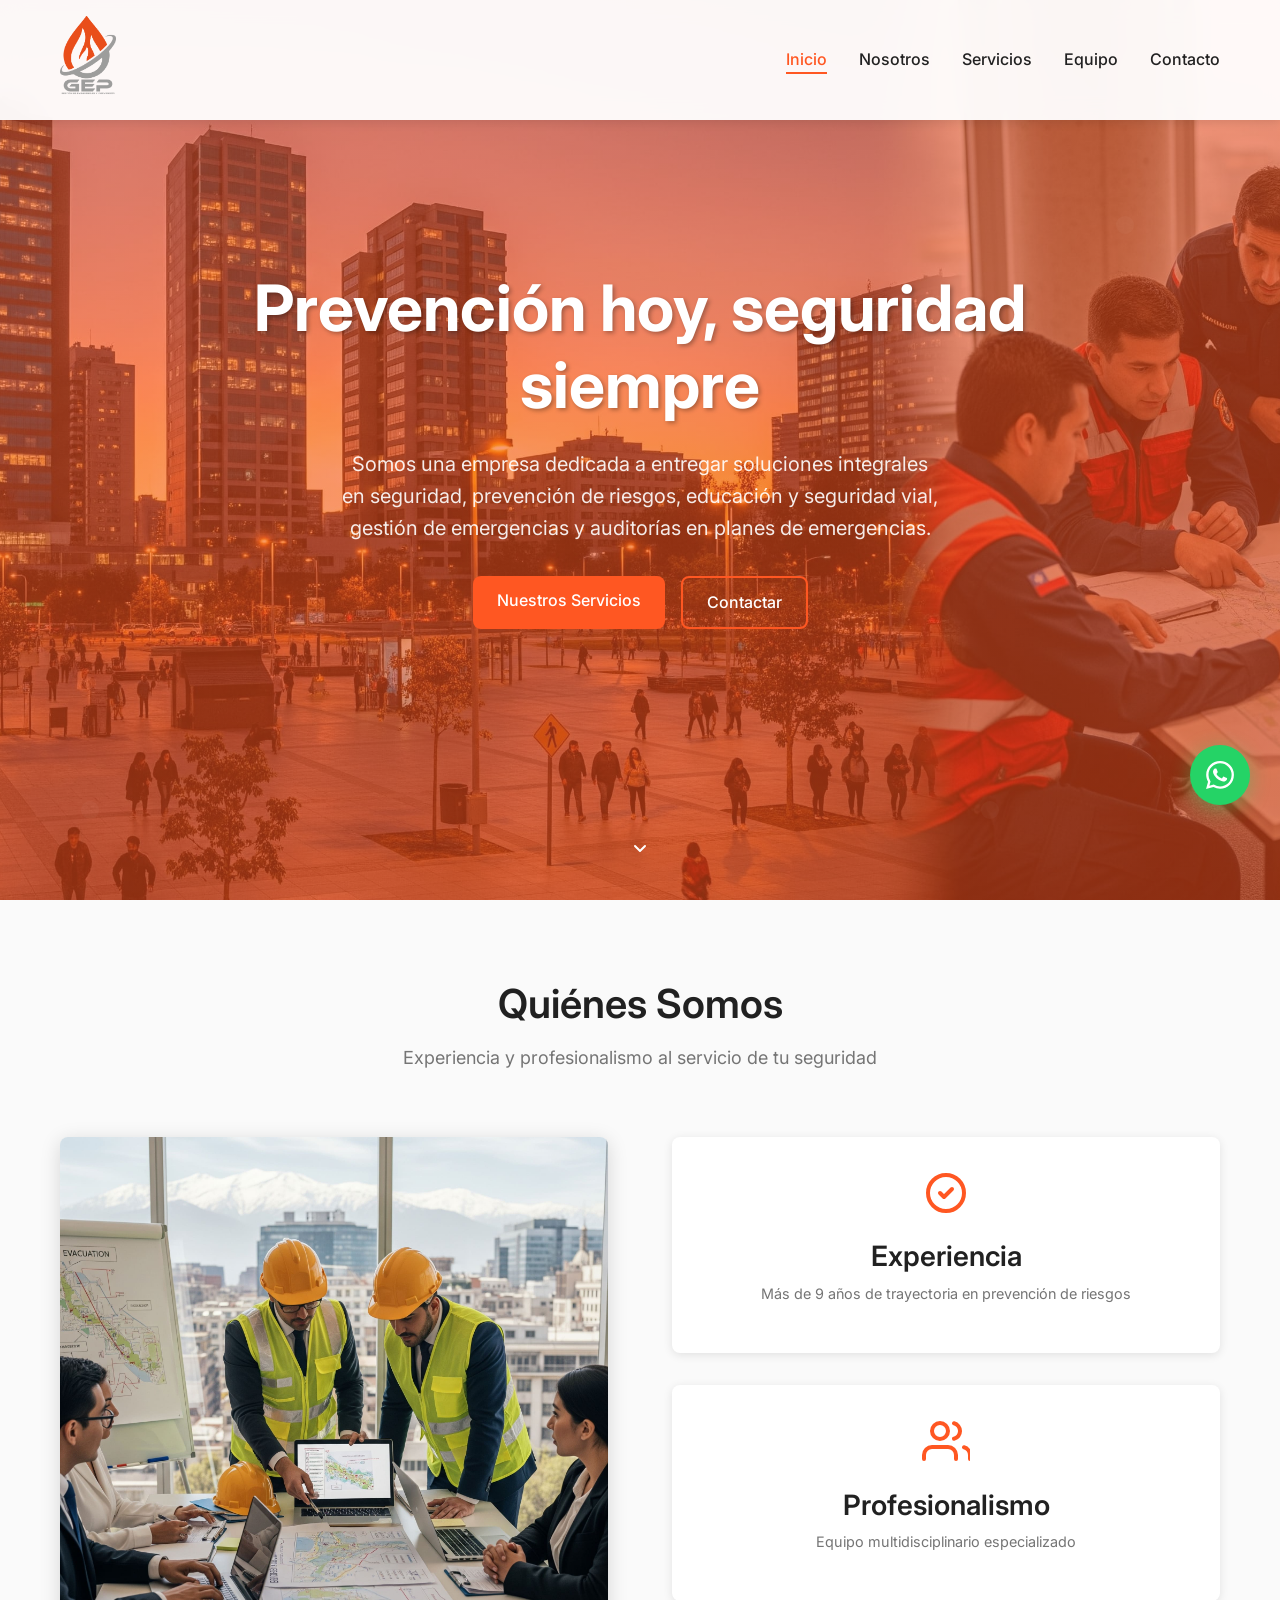
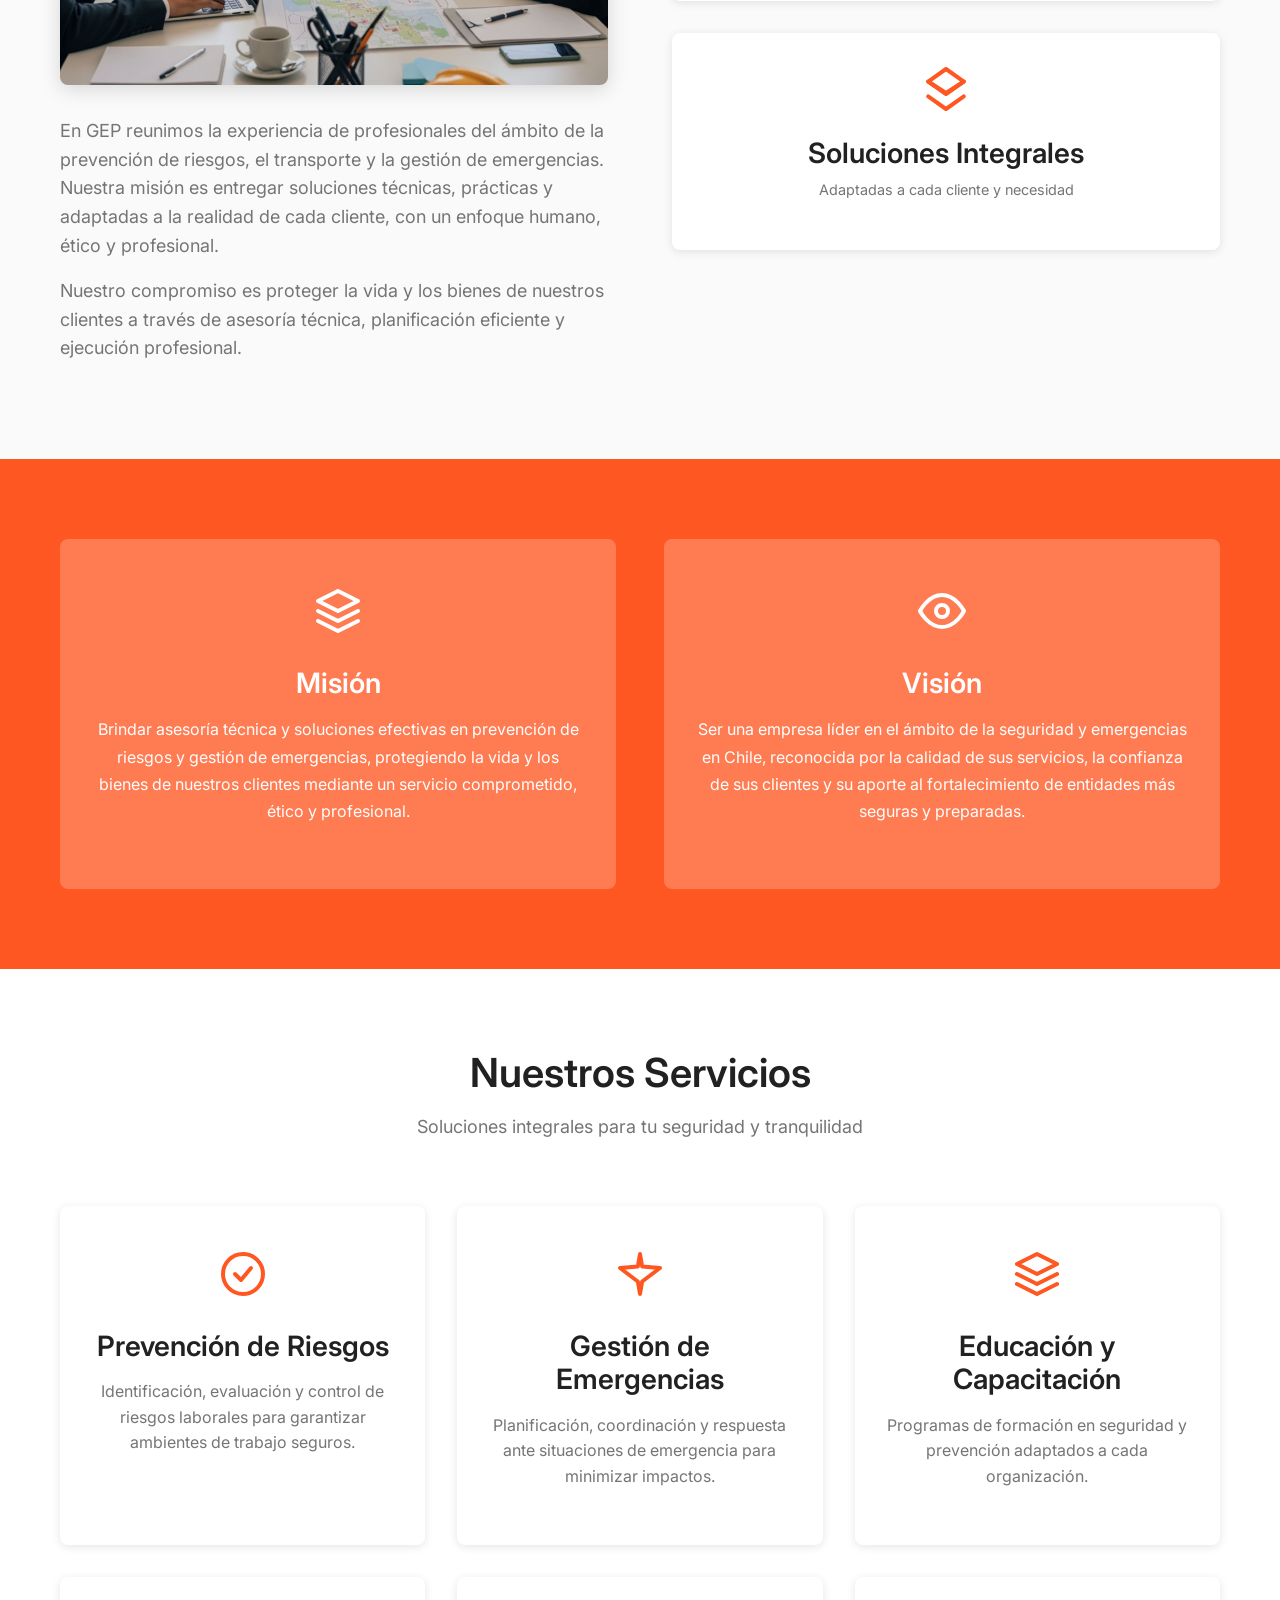
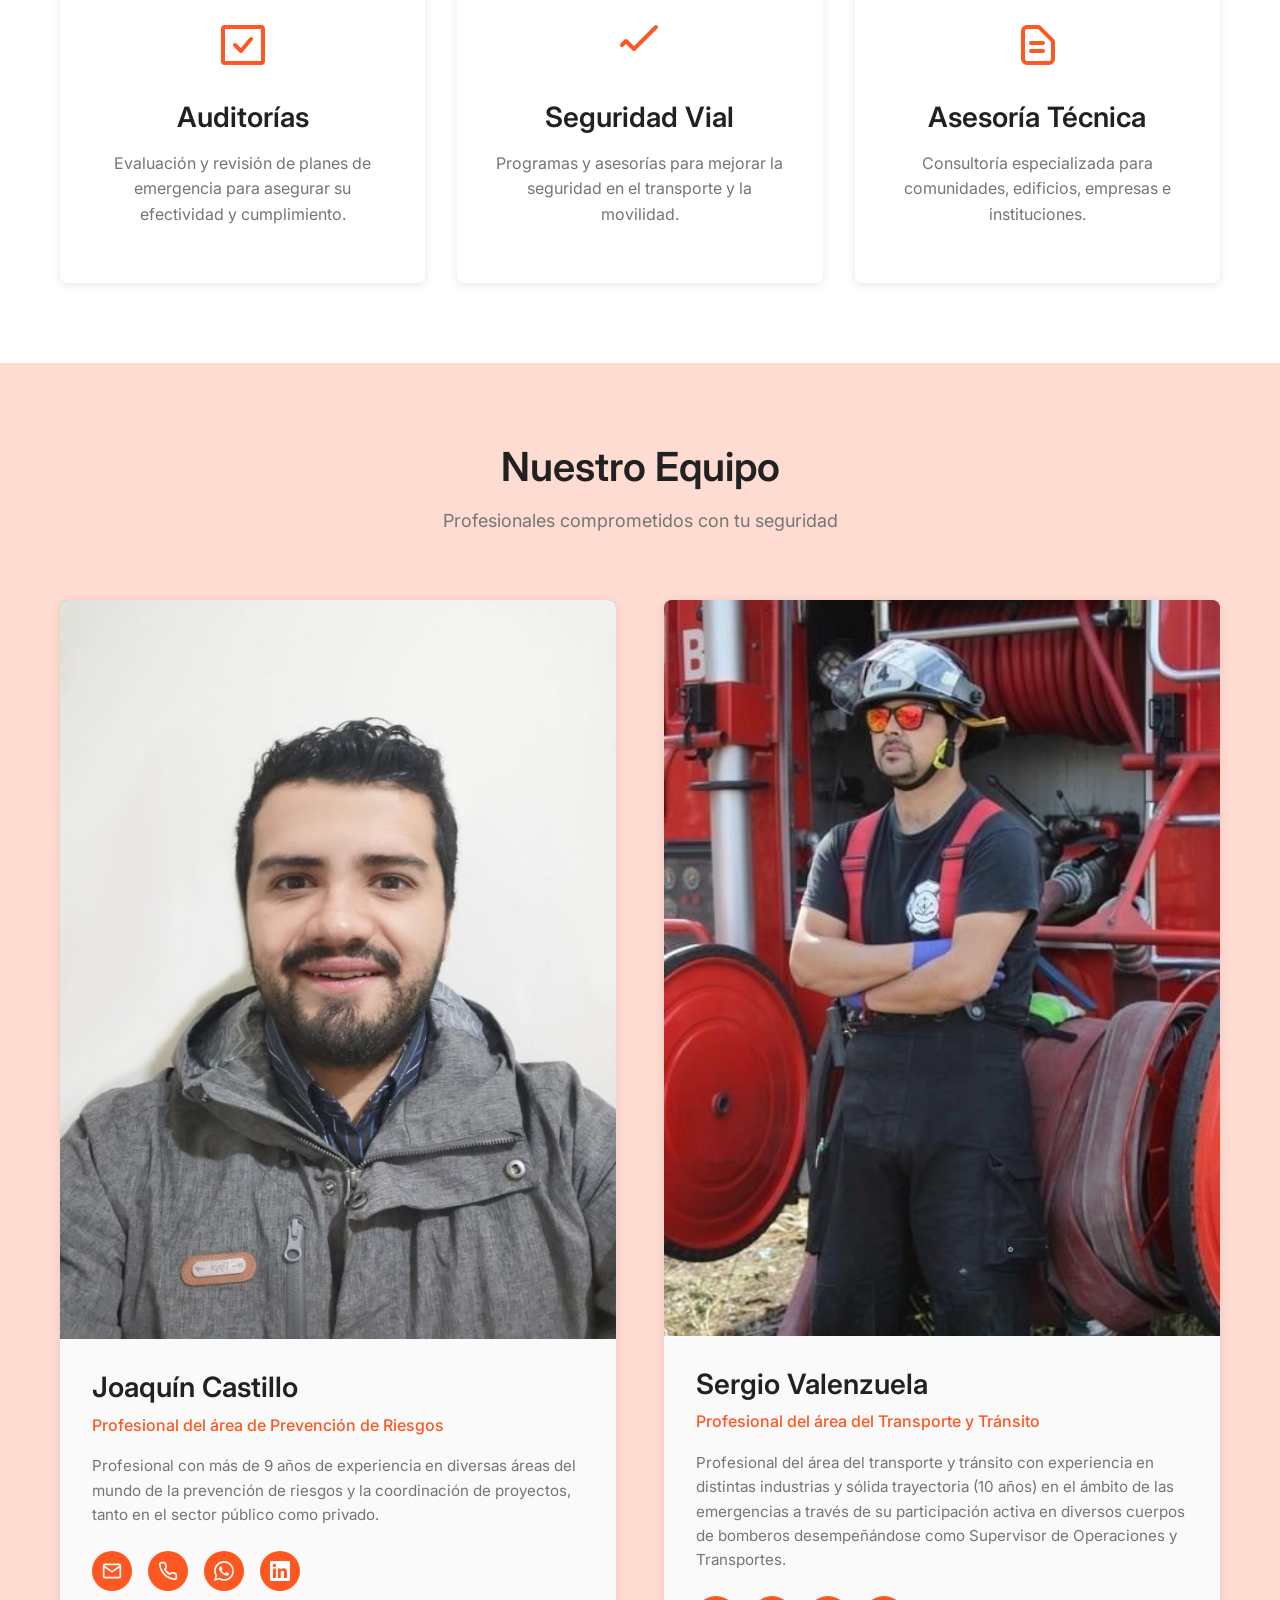
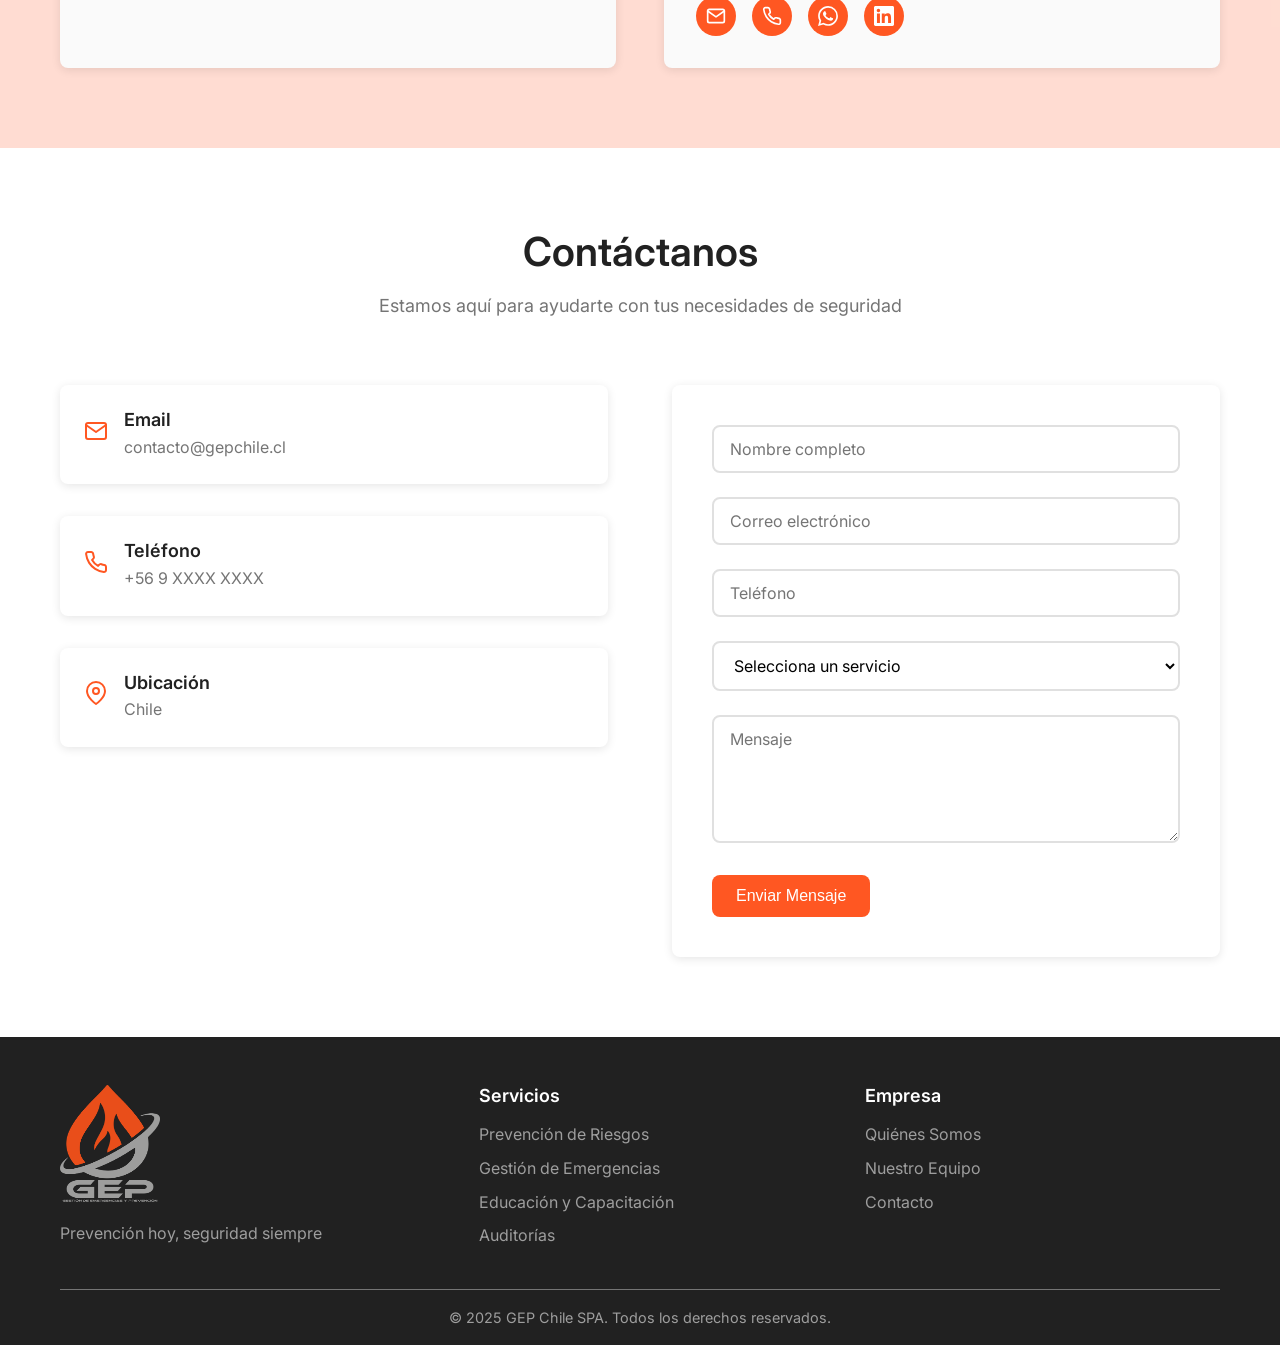
==== commit c0edd943: "cambiosgrp" ====
--- a/index.html
+++ b/index.html
@@ -16,7 +16,7 @@
         <nav class="navbar">
             <div class="container">
                 <div class="nav-brand">
-                    <img src="assets/img/logo.jpg" alt="GEP Chile Logo" class="logo">
+                    <img src="assets/img/logo.png" alt="GEP Chile Logo" class="logo">
                 </div>
                 <div class="nav-menu" id="nav-menu">
                     <ul class="nav-list">
@@ -64,9 +64,14 @@
                 <p class="section-subtitle">Experiencia y profesionalismo al servicio de tu seguridad</p>
             </div>
             <div class="about-content">
-                <div class="about-text">
-                    <p>En GEP reunimos la experiencia de profesionales del ámbito de la prevención de riesgos, el transporte y la gestión de emergencias. Nuestra misión es entregar soluciones técnicas, prácticas y adaptadas a la realidad de cada cliente, con un enfoque humano, ético y profesional.</p>
-                    <p>Nuestro compromiso es proteger la vida y los bienes de nuestros clientes a través de asesoría técnica, planificación eficiente y ejecución profesional.</p>
+                <div class="about-left-column">
+                    <div class="about-image">
+                        <img src="assets/img/us.jpg" alt="Equipo GEP Chile" class="about-us-image">
+                    </div>
+                    <div class="about-text">
+                        <p>En GEP reunimos la experiencia de profesionales del ámbito de la prevención de riesgos, el transporte y la gestión de emergencias. Nuestra misión es entregar soluciones técnicas, prácticas y adaptadas a la realidad de cada cliente, con un enfoque humano, ético y profesional.</p>
+                        <p>Nuestro compromiso es proteger la vida y los bienes de nuestros clientes a través de asesoría técnica, planificación eficiente y ejecución profesional.</p>
+                    </div>
                 </div>
                 <div class="about-stats">
                     <div class="stat-item">
@@ -211,28 +216,32 @@
             <div class="team-grid">
                 <div class="team-member">
                     <div class="member-photo">
-                        <div class="photo-placeholder">
-                            <svg width="80" height="80" viewBox="0 0 24 24" fill="none" xmlns="http://www.w3.org/2000/svg">
-                                <path d="M20 21V19C20 17.9391 19.5786 16.9217 18.8284 16.1716C18.0783 15.4214 17.0609 15 16 15H8C6.93913 15 5.92172 15.4214 5.17157 16.1716C4.42143 16.9217 4 17.9391 4 19V21M16 7C16 9.20914 14.2091 11 12 11C9.79086 11 8 9.20914 8 7C8 4.79086 9.79086 3 12 3C14.2091 3 16 4.79086 16 7Z" stroke="currentColor" stroke-width="2" stroke-linecap="round" stroke-linejoin="round"/>
-                            </svg>
-                        </div>
+                        <img src="assets/img/joaquincastillo.jpg" alt="Joaquín Castillo" class="member-image">
                     </div>
                     <div class="member-info">
                         <h3>Joaquín Castillo</h3>
                         <p class="member-role">Profesional del área de Prevención de Riesgos</p>
                         <p class="member-description">Profesional con más de 9 años de experiencia en diversas áreas del mundo de la prevención de riesgos y la coordinación de proyectos, tanto en el sector público como privado.</p>
                         <div class="member-links">
-                            <a href="#" class="member-link" aria-label="Email">
+                            <a href="mailto:joaquin@gepchile.cl" class="member-link" aria-label="Email">
                                 <svg width="20" height="20" viewBox="0 0 24 24" fill="none" xmlns="http://www.w3.org/2000/svg">
                                     <path d="M4 4H20C21.1 4 22 4.9 22 6V18C22 19.1 21.1 20 20 20H4C2.9 20 2 19.1 2 18V6C2 4.9 2.9 4 4 4Z" stroke="currentColor" stroke-width="2" stroke-linecap="round" stroke-linejoin="round"/>
                                     <polyline points="22,6 12,13 2,6" stroke="currentColor" stroke-width="2" stroke-linecap="round" stroke-linejoin="round"/>
                                 </svg>
                             </a>
+                            <a href="#" class="member-link" aria-label="Teléfono">
+                                <svg width="20" height="20" viewBox="0 0 24 24" fill="none" xmlns="http://www.w3.org/2000/svg">
+                                    <path d="M22 16.92V19.92C22.0011 20.1985 21.9441 20.4742 21.8325 20.7293C21.7209 20.9845 21.5573 21.2136 21.3521 21.4019C21.1468 21.5901 20.9046 21.7335 20.6407 21.8227C20.3769 21.9119 20.0974 21.9451 19.82 21.92C16.7428 21.5856 13.787 20.5341 11.19 18.85C8.77382 17.3147 6.72533 15.2662 5.18999 12.85C3.49997 10.2412 2.44824 7.27099 2.11999 4.18C2.095 3.90347 2.12787 3.62476 2.21649 3.36162C2.30512 3.09849 2.44756 2.85669 2.63476 2.65162C2.82196 2.44655 3.0498 2.28271 3.30379 2.17052C3.55777 2.05833 3.83233 2.00026 4.10999 2H7.10999C7.59531 1.99522 8.06579 2.16708 8.43376 2.48353C8.80173 2.79999 9.04207 3.23945 9.10999 3.72C9.23662 4.68007 9.47144 5.62273 9.80999 6.53C9.94454 6.88792 9.97366 7.27691 9.8939 7.65088C9.81415 8.02485 9.62886 8.36811 9.35999 8.64L8.08999 9.91C9.51355 12.4135 11.5865 14.4864 14.09 15.91L15.36 14.64C15.6319 14.3711 15.9751 14.1858 16.3491 14.1061C16.7231 14.0263 17.1121 14.0555 17.47 14.19C18.3773 14.5286 19.3199 14.7634 20.28 14.89C20.7658 14.9585 21.2094 15.2032 21.5265 15.5775C21.8437 15.9518 22.0122 16.4296 22 16.92Z" stroke="currentColor" stroke-width="2" stroke-linecap="round" stroke-linejoin="round"/>
+                                </svg>
+                            </a>
+                            <a href="#" class="member-link" aria-label="WhatsApp">
+                                <svg width="20" height="20" viewBox="0 0 24 24" fill="none" xmlns="http://www.w3.org/2000/svg">
+                                    <path d="M17.472 14.382c-.297-.149-1.758-.867-2.03-.967-.273-.099-.471-.148-.67.15-.197.297-.767.966-.94 1.164-.173.199-.347.223-.644.075-.297-.15-1.255-.463-2.39-1.475-.883-.788-1.48-1.761-1.653-2.059-.173-.297-.018-.458.13-.606.134-.133.298-.347.446-.52.149-.174.198-.298.298-.497.099-.198.05-.371-.025-.52-.075-.149-.669-1.612-.916-2.207-.242-.579-.487-.5-.669-.51-.173-.008-.371-.01-.57-.01-.198 0-.52.074-.792.372-.272.297-1.04 1.016-1.04 2.479 0 1.462 1.065 2.875 1.213 3.074.149.198 2.096 3.2 5.077 4.487.709.306 1.262.489 1.694.625.712.227 1.36.195 1.871.118.571-.085 1.758-.719 2.006-1.413.248-.694.248-1.289.173-1.413-.074-.124-.272-.198-.57-.347m-5.421 7.403h-.004a9.87 9.87 0 01-5.031-1.378l-.361-.214-3.741.982.998-3.648-.235-.374a9.86 9.86 0 01-1.51-5.26c.001-5.45 4.436-9.884 9.888-9.884 2.64 0 5.122 1.03 6.988 2.898a9.825 9.825 0 012.893 6.994c-.003 5.45-4.437 9.884-9.885 9.884m8.413-18.297A11.815 11.815 0 0012.05 0C5.495 0 .16 5.335.157 11.892c0 2.096.547 4.142 1.588 5.945L.057 24l6.305-1.654a11.882 11.882 0 005.683 1.448h.005c6.554 0 11.89-5.335 11.893-11.893A11.821 11.821 0 0020.465 3.488" fill="currentColor"/>
+                                </svg>
+                            </a>
                             <a href="#" class="member-link" aria-label="LinkedIn">
                                 <svg width="20" height="20" viewBox="0 0 24 24" fill="none" xmlns="http://www.w3.org/2000/svg">
-                                    <path d="M16 8C18.2091 8 20.2091 8.79018 21.6569 10.2379C23.1046 11.6857 23.8947 13.6857 23.8947 15.8947V21H19.7895V15.8947C19.7895 15.2583 19.5368 14.6479 19.0889 14.2C18.641 13.7521 18.0306 13.4995 17.3942 13.4995C16.7578 13.4995 16.1474 13.7521 15.6995 14.2C15.2516 14.6479 14.9989 15.2583 14.9989 15.8947V21H10.8937V15.8947C10.8937 13.6857 11.6838 11.6857 13.1316 10.2379C14.5794 8.79018 16.5794 8 18.7885 8H16Z" stroke="currentColor" stroke-width="2" stroke-linecap="round" stroke-linejoin="round"/>
-                                    <rect x="1" y="9" width="4" height="12" stroke="currentColor" stroke-width="2" stroke-linecap="round" stroke-linejoin="round"/>
-                                    <circle cx="3" cy="4" r="2" stroke="currentColor" stroke-width="2" stroke-linecap="round" stroke-linejoin="round"/>
+                                    <path d="M20.447 20.452H16.893V14.883C16.893 13.555 16.866 11.846 15.041 11.846C13.188 11.846 12.905 13.291 12.905 14.785V20.452H9.351V9H12.765V10.561H12.811C13.288 9.661 14.448 8.711 16.181 8.711C19.782 8.711 20.448 11.081 20.448 14.166V20.452H20.447ZM5.337 7.433C4.193 7.433 3.274 6.507 3.274 5.368C3.274 4.23 4.194 3.305 5.337 3.305C6.477 3.305 7.401 4.23 7.401 5.368C7.401 6.507 6.476 7.433 5.337 7.433ZM7.119 20.452H3.555V9H7.119V20.452ZM22.225 0H1.771C0.792 0 0 0.774 0 1.729V22.271C0 23.227 0.792 24 1.771 24H22.222C23.2 24 24 23.227 24 22.271V1.729C24 0.774 23.2 0 22.222 0H22.225Z" fill="currentColor"/>
                                 </svg>
                             </a>
                         </div>
@@ -240,28 +249,32 @@
                 </div>
                 <div class="team-member">
                     <div class="member-photo">
-                        <div class="photo-placeholder">
-                            <svg width="80" height="80" viewBox="0 0 24 24" fill="none" xmlns="http://www.w3.org/2000/svg">
-                                <path d="M20 21V19C20 17.9391 19.5786 16.9217 18.8284 16.1716C18.0783 15.4214 17.0609 15 16 15H8C6.93913 15 5.92172 15.4214 5.17157 16.1716C4.42143 16.9217 4 17.9391 4 19V21M16 7C16 9.20914 14.2091 11 12 11C9.79086 11 8 9.20914 8 7C8 4.79086 9.79086 3 12 3C14.2091 3 16 4.79086 16 7Z" stroke="currentColor" stroke-width="2" stroke-linecap="round" stroke-linejoin="round"/>
-                            </svg>
-                        </div>
+                        <img src="assets/img/sergiovalenzuela.jpg" alt="Sergio Valenzuela" class="member-image">
                     </div>
                     <div class="member-info">
                         <h3>Sergio Valenzuela</h3>
                         <p class="member-role">Profesional del área del Transporte y Tránsito</p>
                         <p class="member-description">Profesional del área del transporte y tránsito con experiencia en distintas industrias y sólida trayectoria (10 años) en el ámbito de las emergencias a través de su participación activa en diversos cuerpos de bomberos desempeñándose como Supervisor de Operaciones y Transportes.</p>
                         <div class="member-links">
-                            <a href="#" class="member-link" aria-label="Email">
+                            <a href="mailto:sergio@gepchile.cl" class="member-link" aria-label="Email">
                                 <svg width="20" height="20" viewBox="0 0 24 24" fill="none" xmlns="http://www.w3.org/2000/svg">
                                     <path d="M4 4H20C21.1 4 22 4.9 22 6V18C22 19.1 21.1 20 20 20H4C2.9 20 2 19.1 2 18V6C2 4.9 2.9 4 4 4Z" stroke="currentColor" stroke-width="2" stroke-linecap="round" stroke-linejoin="round"/>
                                     <polyline points="22,6 12,13 2,6" stroke="currentColor" stroke-width="2" stroke-linecap="round" stroke-linejoin="round"/>
                                 </svg>
                             </a>
+                            <a href="#" class="member-link" aria-label="Teléfono">
+                                <svg width="20" height="20" viewBox="0 0 24 24" fill="none" xmlns="http://www.w3.org/2000/svg">
+                                    <path d="M22 16.92V19.92C22.0011 20.1985 21.9441 20.4742 21.8325 20.7293C21.7209 20.9845 21.5573 21.2136 21.3521 21.4019C21.1468 21.5901 20.9046 21.7335 20.6407 21.8227C20.3769 21.9119 20.0974 21.9451 19.82 21.92C16.7428 21.5856 13.787 20.5341 11.19 18.85C8.77382 17.3147 6.72533 15.2662 5.18999 12.85C3.49997 10.2412 2.44824 7.27099 2.11999 4.18C2.095 3.90347 2.12787 3.62476 2.21649 3.36162C2.30512 3.09849 2.44756 2.85669 2.63476 2.65162C2.82196 2.44655 3.0498 2.28271 3.30379 2.17052C3.55777 2.05833 3.83233 2.00026 4.10999 2H7.10999C7.59531 1.99522 8.06579 2.16708 8.43376 2.48353C8.80173 2.79999 9.04207 3.23945 9.10999 3.72C9.23662 4.68007 9.47144 5.62273 9.80999 6.53C9.94454 6.88792 9.97366 7.27691 9.8939 7.65088C9.81415 8.02485 9.62886 8.36811 9.35999 8.64L8.08999 9.91C9.51355 12.4135 11.5865 14.4864 14.09 15.91L15.36 14.64C15.6319 14.3711 15.9751 14.1858 16.3491 14.1061C16.7231 14.0263 17.1121 14.0555 17.47 14.19C18.3773 14.5286 19.3199 14.7634 20.28 14.89C20.7658 14.9585 21.2094 15.2032 21.5265 15.5775C21.8437 15.9518 22.0122 16.4296 22 16.92Z" stroke="currentColor" stroke-width="2" stroke-linecap="round" stroke-linejoin="round"/>
+                                </svg>
+                            </a>
+                            <a href="#" class="member-link" aria-label="WhatsApp">
+                                <svg width="20" height="20" viewBox="0 0 24 24" fill="none" xmlns="http://www.w3.org/2000/svg">
+                                    <path d="M17.472 14.382c-.297-.149-1.758-.867-2.03-.967-.273-.099-.471-.148-.67.15-.197.297-.767.966-.94 1.164-.173.199-.347.223-.644.075-.297-.15-1.255-.463-2.39-1.475-.883-.788-1.48-1.761-1.653-2.059-.173-.297-.018-.458.13-.606.134-.133.298-.347.446-.52.149-.174.198-.298.298-.497.099-.198.05-.371-.025-.52-.075-.149-.669-1.612-.916-2.207-.242-.579-.487-.5-.669-.51-.173-.008-.371-.01-.57-.01-.198 0-.52.074-.792.372-.272.297-1.04 1.016-1.04 2.479 0 1.462 1.065 2.875 1.213 3.074.149.198 2.096 3.2 5.077 4.487.709.306 1.262.489 1.694.625.712.227 1.36.195 1.871.118.571-.085 1.758-.719 2.006-1.413.248-.694.248-1.289.173-1.413-.074-.124-.272-.198-.57-.347m-5.421 7.403h-.004a9.87 9.87 0 01-5.031-1.378l-.361-.214-3.741.982.998-3.648-.235-.374a9.86 9.86 0 01-1.51-5.26c.001-5.45 4.436-9.884 9.888-9.884 2.64 0 5.122 1.03 6.988 2.898a9.825 9.825 0 012.893 6.994c-.003 5.45-4.437 9.884-9.885 9.884m8.413-18.297A11.815 11.815 0 0012.05 0C5.495 0 .16 5.335.157 11.892c0 2.096.547 4.142 1.588 5.945L.057 24l6.305-1.654a11.882 11.882 0 005.683 1.448h.005c6.554 0 11.89-5.335 11.893-11.893A11.821 11.821 0 0020.465 3.488" fill="currentColor"/>
+                                </svg>
+                            </a>
                             <a href="#" class="member-link" aria-label="LinkedIn">
                                 <svg width="20" height="20" viewBox="0 0 24 24" fill="none" xmlns="http://www.w3.org/2000/svg">
-                                    <path d="M16 8C18.2091 8 20.2091 8.79018 21.6569 10.2379C23.1046 11.6857 23.8947 13.6857 23.8947 15.8947V21H19.7895V15.8947C19.7895 15.2583 19.5368 14.6479 19.0889 14.2C18.641 13.7521 18.0306 13.4995 17.3942 13.4995C16.7578 13.4995 16.1474 13.7521 15.6995 14.2C15.2516 14.6479 14.9989 15.2583 14.9989 15.8947V21H10.8937V15.8947C10.8937 13.6857 11.6838 11.6857 13.1316 10.2379C14.5794 8.79018 16.5794 8 18.7885 8H16Z" stroke="currentColor" stroke-width="2" stroke-linecap="round" stroke-linejoin="round"/>
-                                    <rect x="1" y="9" width="4" height="12" stroke="currentColor" stroke-width="2" stroke-linecap="round" stroke-linejoin="round"/>
-                                    <circle cx="3" cy="4" r="2" stroke="currentColor" stroke-width="2" stroke-linecap="round" stroke-linejoin="round"/>
+                                    <path d="M20.447 20.452H16.893V14.883C16.893 13.555 16.866 11.846 15.041 11.846C13.188 11.846 12.905 13.291 12.905 14.785V20.452H9.351V9H12.765V10.561H12.811C13.288 9.661 14.448 8.711 16.181 8.711C19.782 8.711 20.448 11.081 20.448 14.166V20.452H20.447ZM5.337 7.433C4.193 7.433 3.274 6.507 3.274 5.368C3.274 4.23 4.194 3.305 5.337 3.305C6.477 3.305 7.401 4.23 7.401 5.368C7.401 6.507 6.476 7.433 5.337 7.433ZM7.119 20.452H3.555V9H7.119V20.452ZM22.225 0H1.771C0.792 0 0 0.774 0 1.729V22.271C0 23.227 0.792 24 1.771 24H22.222C23.2 24 24 23.227 24 22.271V1.729C24 0.774 23.2 0 22.222 0H22.225Z" fill="currentColor"/>
                                 </svg>
                             </a>
                         </div>
@@ -351,7 +364,7 @@
         <div class="container">
             <div class="footer-content">
                 <div class="footer-brand">
-                    <img src="assets/img/logo.jpg" alt="GEP Chile Logo" class="footer-logo">
+                <img src="assets/img/logo.png" alt="GEP Chile Logo" class="footer-logo">
                     <p>Prevención hoy, seguridad siempre</p>
                 </div>
                 <div class="footer-links">
--- a/assets/css/styles.css
+++ b/assets/css/styles.css
@@ -3,6 +3,32 @@
     margin: 0;
     padding: 0;
     box-sizing: border-box;
+}
+
+/* Custom Scrollbar */
+::-webkit-scrollbar {
+    width: 12px;
+}
+
+::-webkit-scrollbar-track {
+    background: var(--background-light);
+    border-radius: 6px;
+}
+
+::-webkit-scrollbar-thumb {
+    background: linear-gradient(135deg, var(--primary-color), var(--primary-dark));
+    border-radius: 6px;
+    border: 2px solid var(--background-light);
+}
+
+::-webkit-scrollbar-thumb:hover {
+    background: linear-gradient(135deg, var(--primary-dark), #D84315);
+}
+
+/* Firefox Scrollbar */
+* {
+    scrollbar-width: thin;
+    scrollbar-color: var(--primary-color) var(--background-light);
 }
 
 :root {
@@ -84,7 +110,7 @@
 
 .btn-secondary {
     background-color: transparent;
-    color: var(--primary-color);
+    color: var(--text-white);
     border: 2px solid var(--primary-color);
 }
 
@@ -116,7 +142,7 @@
 }
 
 .nav-brand .logo {
-    height: 50px;
+    height: 80px;
     width: auto;
 }
 
@@ -174,7 +200,10 @@
 /* Hero Section */
 .hero {
     height: 100vh;
-    background: linear-gradient(135deg, var(--primary-color) 0%, var(--primary-dark) 100%);
+    background: linear-gradient(135deg, rgba(255, 86, 34, 0.541) 0%, rgba(230, 73, 25, 0.61) 100%), url('../img/hero.jpg');
+    background-size: cover;
+    background-position: center;
+    background-repeat: no-repeat;
     display: flex;
     align-items: center;
     justify-content: center;
@@ -199,6 +228,9 @@
     position: relative;
     z-index: 2;
     max-width: 800px;
+    opacity: 0;
+    transform: scale(0.95);
+    animation: heroSlideIn 1.2s ease-out 0.2s forwards;
 }
 
 .hero-title {
@@ -206,6 +238,9 @@
     font-weight: 700;
     margin-bottom: 1.5rem;
     text-shadow: 2px 2px 4px rgba(0, 0, 0, 0.3);
+    opacity: 0;
+    transform: translateY(50px);
+    animation: heroFadeInUp 1s ease-out 0.5s forwards;
 }
 
 .hero-subtitle {
@@ -215,6 +250,9 @@
     max-width: 600px;
     margin-left: auto;
     margin-right: auto;
+    opacity: 0;
+    transform: translateY(30px);
+    animation: heroFadeInUp 1s ease-out 1s forwards;
 }
 
 .hero-buttons {
@@ -222,6 +260,32 @@
     gap: 1rem;
     justify-content: center;
     flex-wrap: wrap;
+    opacity: 0;
+    transform: translateY(20px);
+    animation: heroFadeInUp 1s ease-out 1.5s forwards;
+}
+
+/* Hero Animations */
+@keyframes heroFadeInUp {
+    0% {
+        opacity: 0;
+        transform: translateY(50px);
+    }
+    100% {
+        opacity: 1;
+        transform: translateY(0);
+    }
+}
+
+@keyframes heroSlideIn {
+    0% {
+        opacity: 0;
+        transform: scale(0.8) translateY(30px);
+    }
+    100% {
+        opacity: 1;
+        transform: scale(1) translateY(0);
+    }
 }
 
 .hero-scroll {
@@ -230,7 +294,19 @@
     left: 50%;
     transform: translateX(-50%);
     color: var(--text-white);
-    animation: bounce 2s infinite;
+    opacity: 0;
+    animation: heroFadeIn 1s ease-out 2s forwards, bounce 2s infinite 3s;
+}
+
+@keyframes heroFadeIn {
+    0% {
+        opacity: 0;
+        transform: translateX(-50%) translateY(20px);
+    }
+    100% {
+        opacity: 1;
+        transform: translateX(-50%) translateY(0);
+    }
 }
 
 @keyframes bounce {
@@ -270,7 +346,27 @@
     display: grid;
     grid-template-columns: 1fr 1fr;
     gap: 4rem;
+    align-items: start;
+}
+
+.about-left-column {
+    display: flex;
+    flex-direction: column;
+    gap: 2rem;
+}
+
+.about-image {
+    display: flex;
+    justify-content: center;
     align-items: center;
+}
+
+.about-us-image {
+    width: 100%;
+    height: auto;
+    border-radius: var(--border-radius);
+    box-shadow: var(--shadow-medium);
+    object-fit: cover;
 }
 
 .about-text {
@@ -280,6 +376,7 @@
 .about-stats {
     display: grid;
     gap: 2rem;
+    grid-template-columns: 1fr;
 }
 
 .stat-item {
@@ -312,7 +409,7 @@
 
 /* Mission & Vision */
 .mission-vision {
-    background-color: var(--background-white);
+    background-color: var(--primary-color);
 }
 
 .mv-grid {
@@ -324,34 +421,57 @@
 .mv-item {
     text-align: center;
     padding: 3rem 2rem;
-    background-color: var(--background-light);
+    background-color: rgba(255, 255, 255, 0.219);
     border-radius: var(--border-radius);
     transition: var(--transition);
+    backdrop-filter: blur(10px);
 }
 
 .mv-item:hover {
     transform: translateY(-5px);
     box-shadow: var(--shadow-medium);
+    background-color: rgba(255, 255, 255, 0.137);
 }
 
 .mv-icon {
-    color: var(--primary-color);
+    color: var(--text-white);
     margin-bottom: 1.5rem;
 }
 
 .mv-item h3 {
-    color: var(--text-dark);
+    color: var(--text-white);
     margin-bottom: 1rem;
 }
 
 .mv-item p {
     font-size: 1rem;
     line-height: 1.7;
+    color: var(--text-white);
 }
 
 /* Services Section */
 .services {
-    background-color: var(--background-light);
+    background-image: url('../img/services.jpg');
+    background-size: cover;
+    background-position: center;
+    background-attachment: fixed;
+    position: relative;
+}
+
+.services::before {
+    content: '';
+    position: absolute;
+    top: 0;
+    left: 0;
+    right: 0;
+    bottom: 0;
+    background-color: rgba(255, 255, 255, 0.781);
+    z-index: 1;
+}
+
+.services .container {
+    position: relative;
+    z-index: 2;
 }
 
 .services-grid {
@@ -393,7 +513,7 @@
 
 /* Team Section */
 .team {
-    background-color: var(--background-white);
+    background-color: rgba(255, 86, 34, 0.205);
 }
 
 .team-grid {
@@ -416,11 +536,19 @@
 }
 
 .member-photo {
-    height: 200px;
+    min-height: 200px;
     background: linear-gradient(135deg, var(--secondary-color), var(--secondary-dark));
     display: flex;
     align-items: center;
     justify-content: center;
+    overflow: hidden;
+}
+
+.member-image {
+    width: 100%;
+    height: auto;
+    object-fit: contain;
+    object-position: center;
 }
 
 .photo-placeholder {
@@ -474,7 +602,27 @@
 
 /* Contact Section */
 .contact {
-    background-color: var(--background-light);
+    background-image: url('../img/contact.jpg');
+    background-size: cover;
+    background-position: center;
+    background-attachment: fixed;
+    position: relative;
+}
+
+.contact::before {
+    content: '';
+    position: absolute;
+    top: 0;
+    left: 0;
+    right: 0;
+    bottom: 0;
+    background-color: rgba(255, 255, 255, 0.9);
+    z-index: 1;
+}
+
+.contact .container {
+    position: relative;
+    z-index: 2;
 }
 
 .contact-content {
@@ -573,8 +721,8 @@
 }
 
 .footer-logo {
-    height: 60px;
-    width: auto;
+    height: 120px;
+    width: 100px;
 }
 
 .footer-brand p {
@@ -740,6 +888,19 @@
         grid-template-columns: 1fr;
     }
     
+    .about-content {
+        grid-template-columns: 1fr;
+        gap: 3rem;
+    }
+    
+    .about-left-column {
+        gap: 1.5rem;
+    }
+    
+    .about-stats {
+        grid-template-columns: 1fr;
+    }
+    
     .team-member {
         max-width: 400px;
         margin: 0 auto;
@@ -940,8 +1101,31 @@
     opacity: 1 !important;
 }
 
-/* Scroll to top button responsive */
+/* WhatsApp floating button animation */
+@keyframes whatsappPulse {
+    0% {
+        transform: scale(1);
+        box-shadow: 0 4px 20px rgba(37, 211, 102, 0.4);
+    }
+    50% {
+        transform: scale(1.05);
+        box-shadow: 0 6px 25px rgba(37, 211, 102, 0.6);
+    }
+    100% {
+        transform: scale(1);
+        box-shadow: 0 4px 20px rgba(37, 211, 102, 0.4);
+    }
+}
+
+/* Floating buttons responsive */
 @media (max-width: 768px) {
+    .whatsapp-float {
+        bottom: 85px !important;
+        right: 20px !important;
+        width: 55px !important;
+        height: 55px !important;
+    }
+    
     .scroll-to-top {
         bottom: 20px !important;
         right: 20px !important;
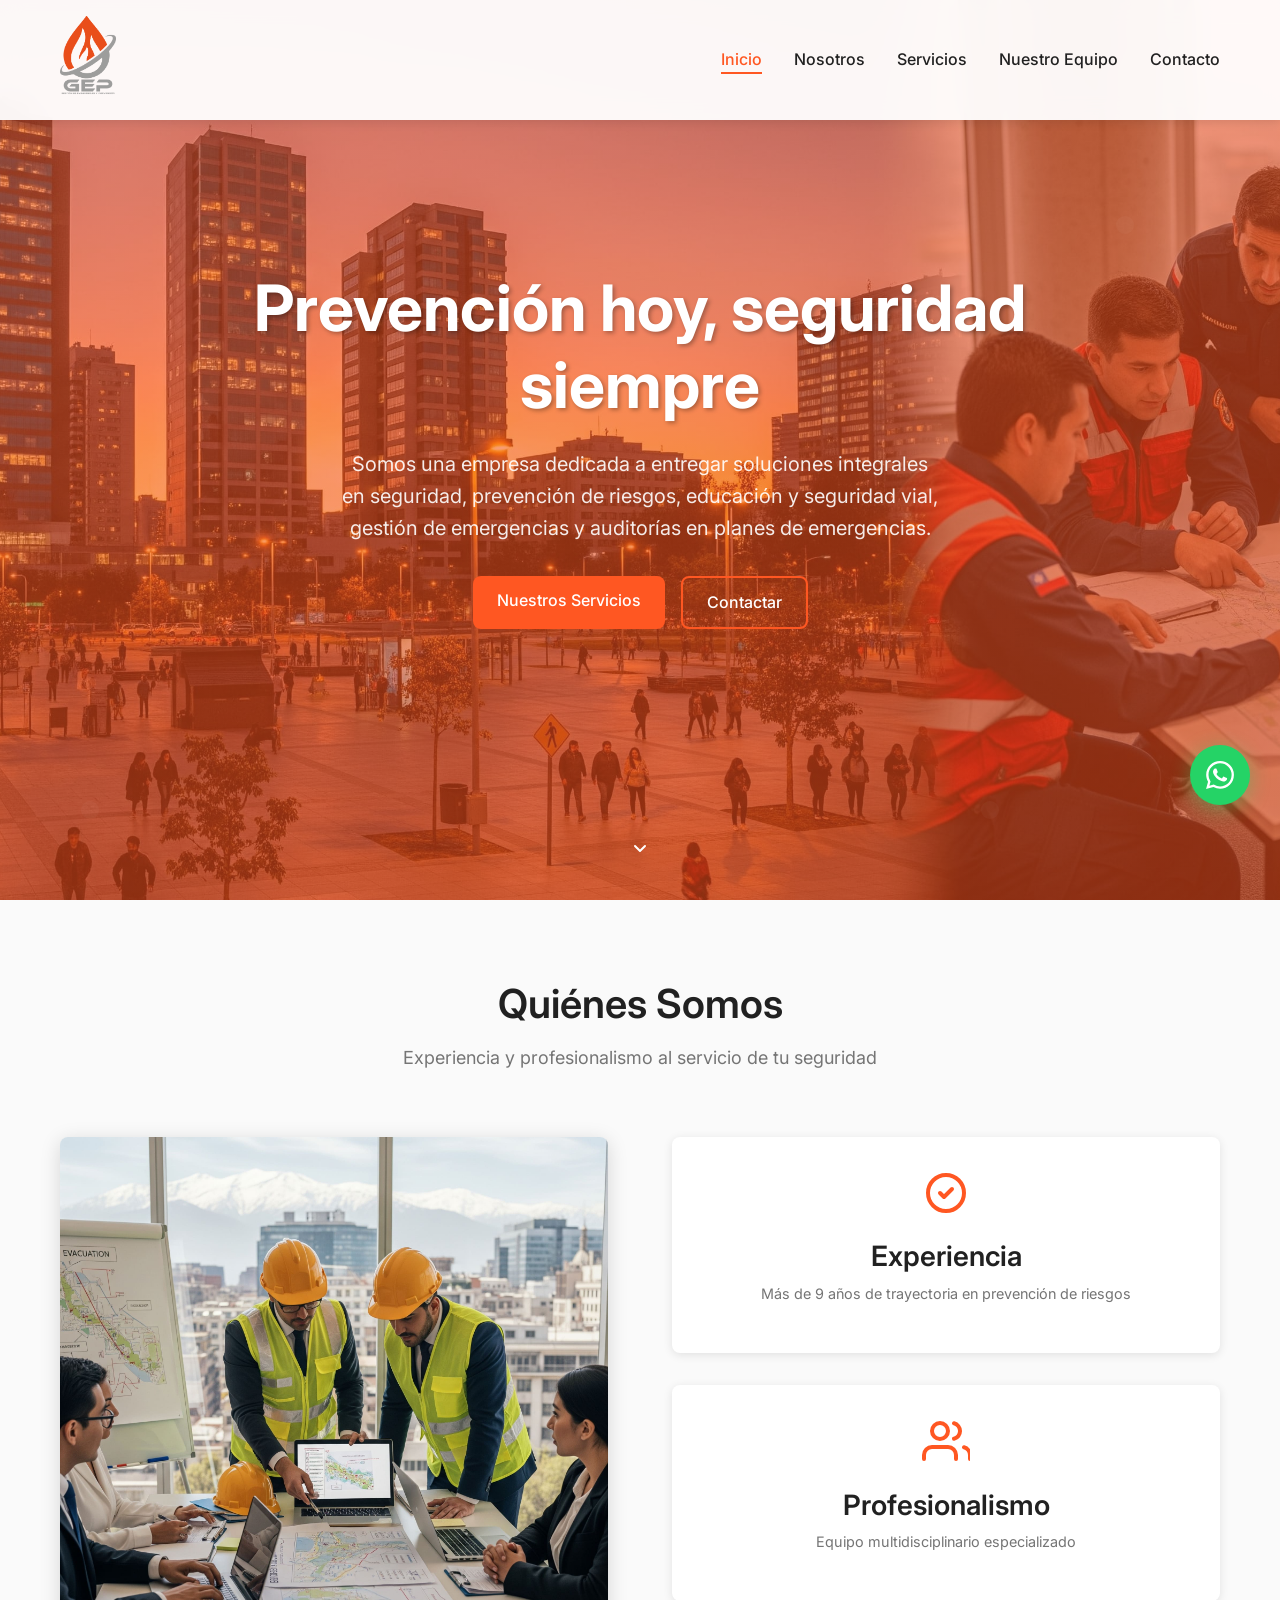
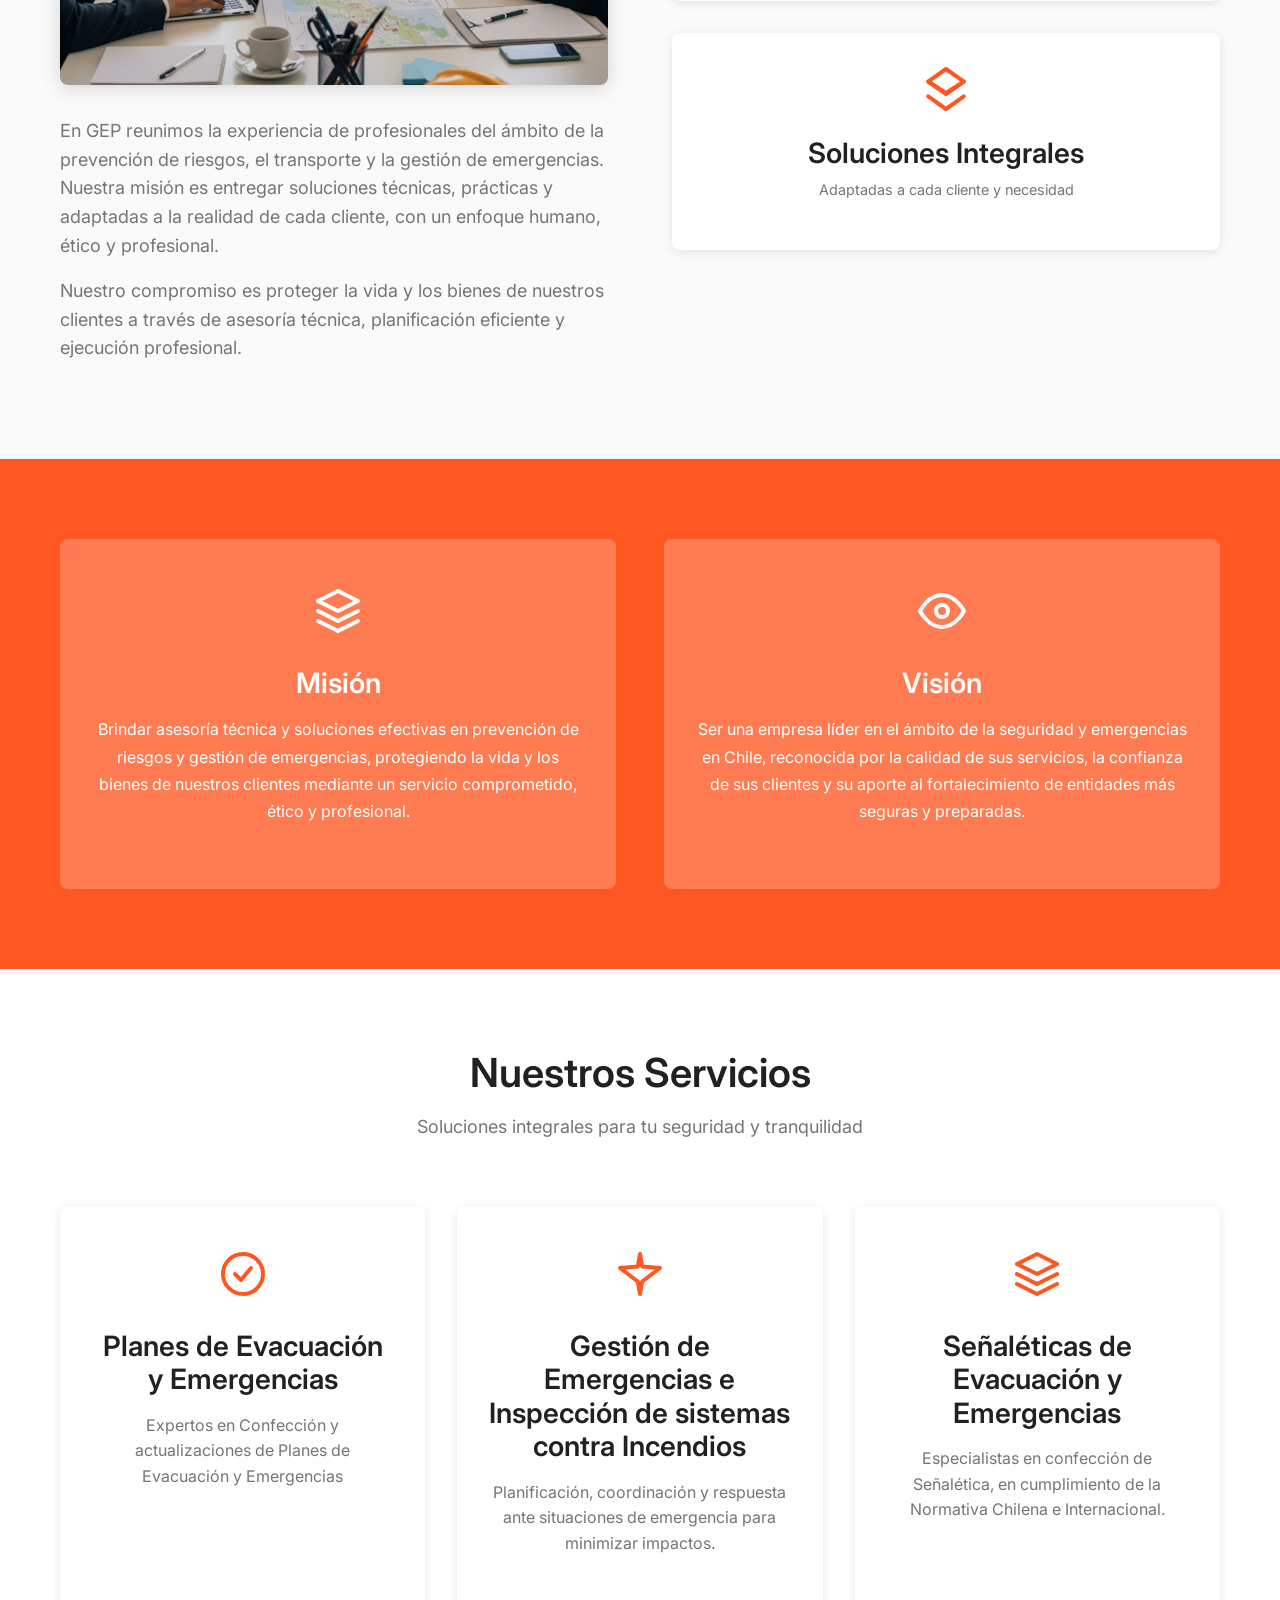
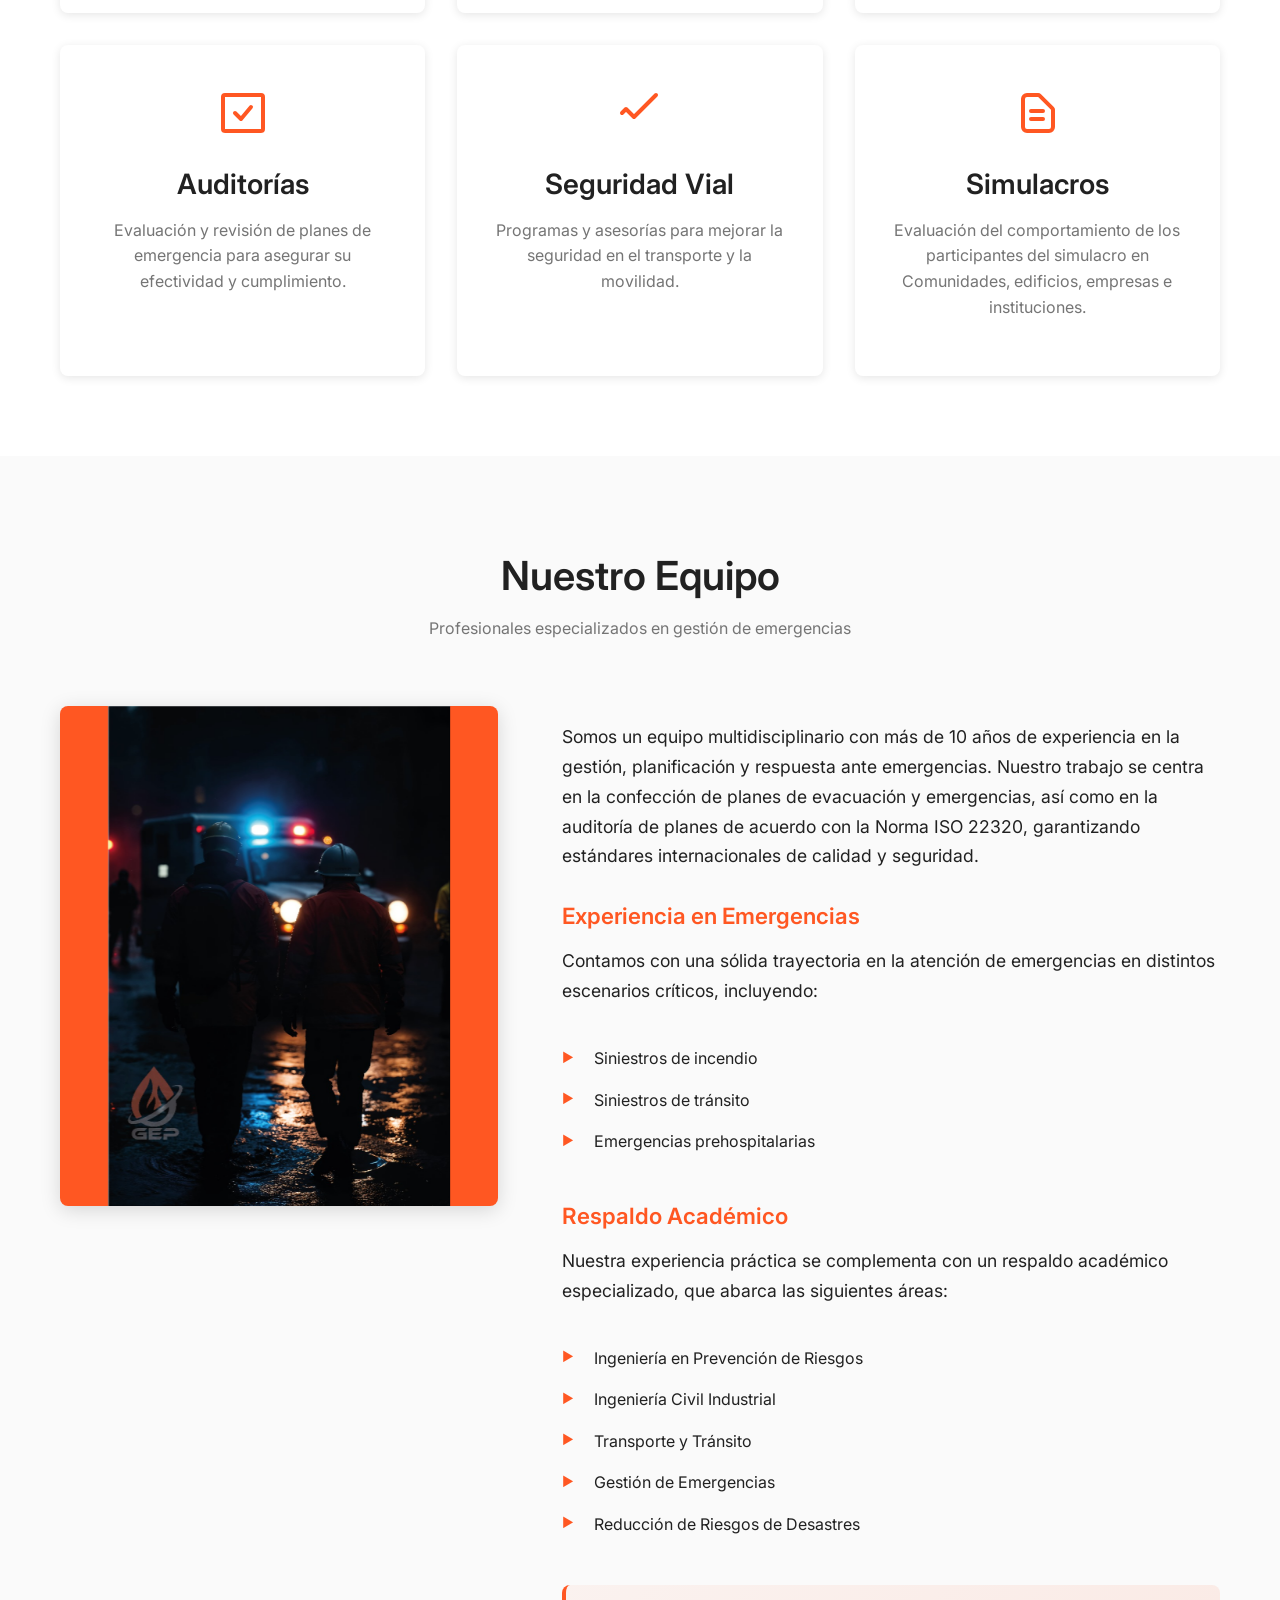
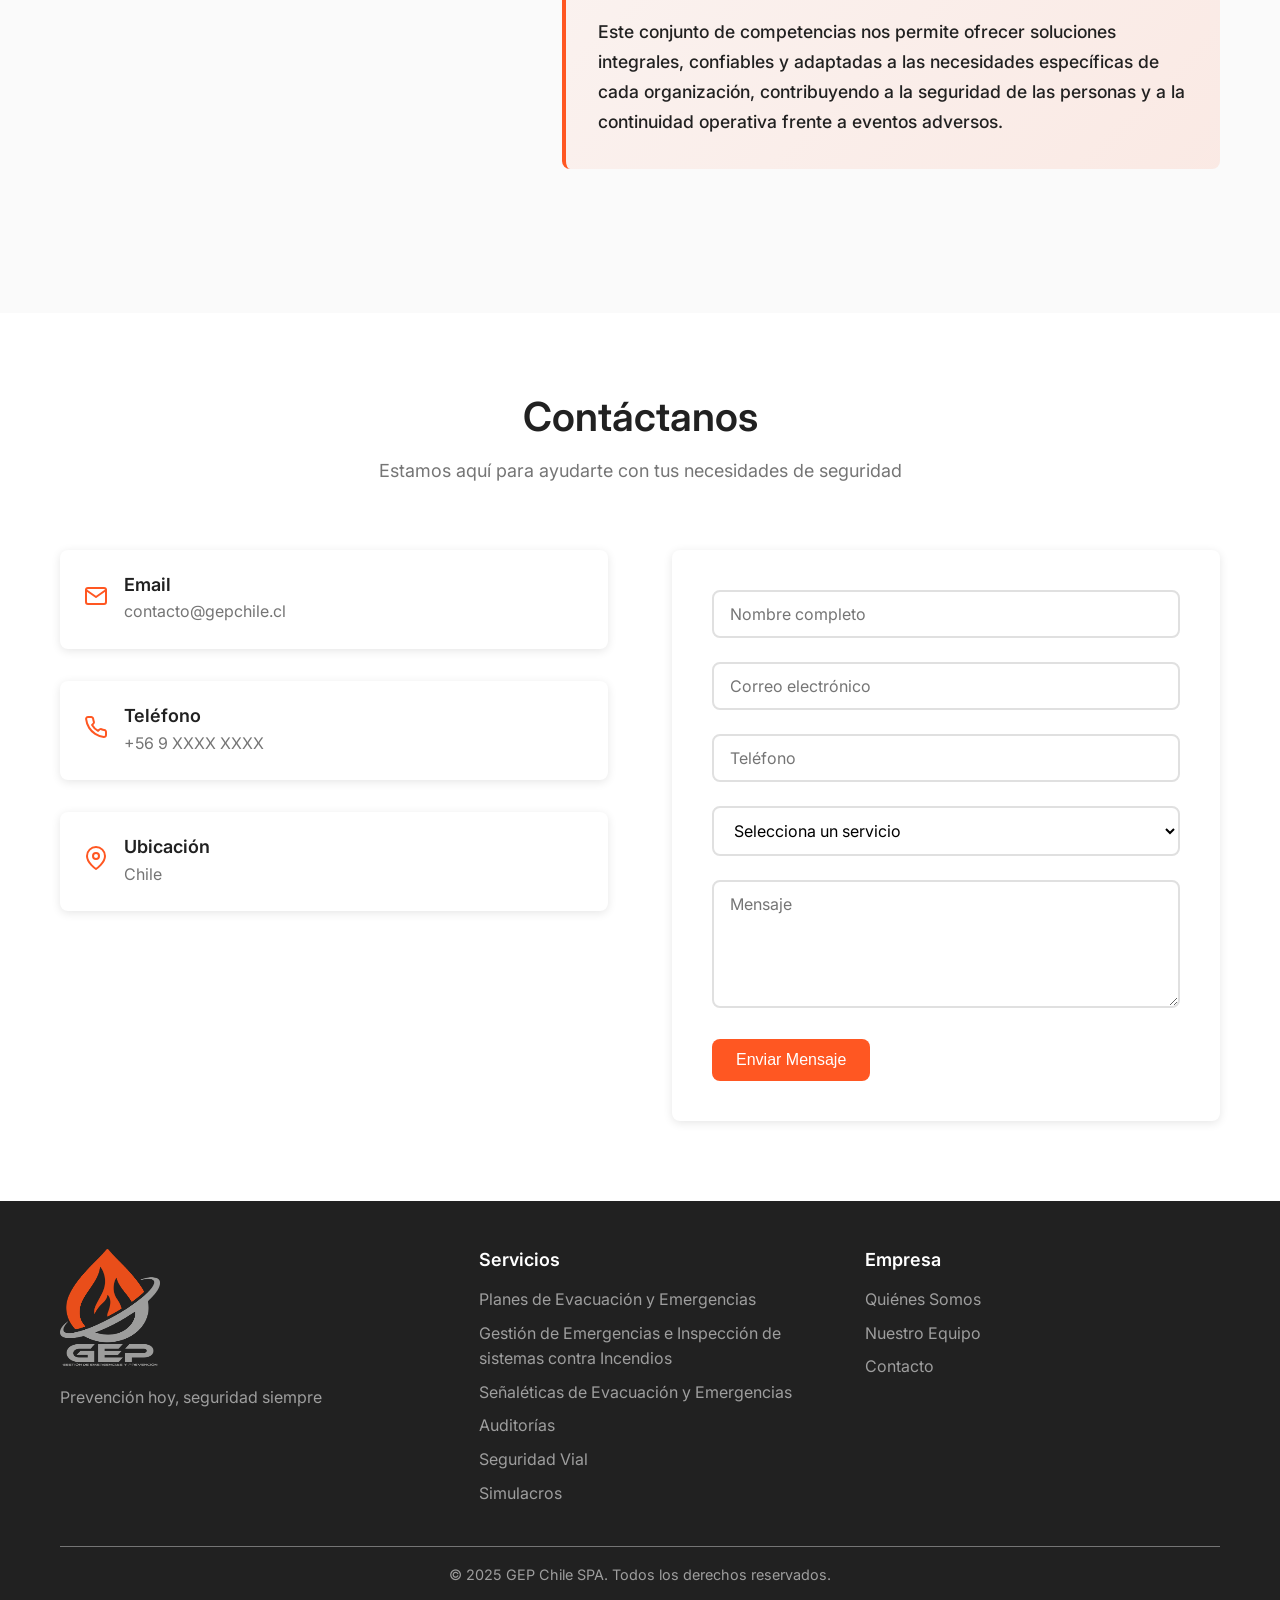
==== commit ab6594a4: "avances full" ====
--- a/index.html
+++ b/index.html
@@ -23,7 +23,7 @@
                         <li class="nav-item"><a href="#inicio" class="nav-link">Inicio</a></li>
                         <li class="nav-item"><a href="#nosotros" class="nav-link">Nosotros</a></li>
                         <li class="nav-item"><a href="#servicios" class="nav-link">Servicios</a></li>
-                        <li class="nav-item"><a href="#equipo" class="nav-link">Equipo</a></li>
+                        <li class="nav-item"><a href="#equipo" class="nav-link">Nuestro Equipo</a></li>
                         <li class="nav-item"><a href="#contacto" class="nav-link">Contacto</a></li>
                     </ul>
                 </div>
@@ -144,26 +144,26 @@
                 <p class="section-subtitle">Soluciones integrales para tu seguridad y tranquilidad</p>
             </div>
             <div class="services-grid">
-                <div class="service-card">
+                <a href="planes-evacuacion-emergencias.html" class="service-card">
                     <div class="service-icon">
                         <svg width="48" height="48" viewBox="0 0 24 24" fill="none" xmlns="http://www.w3.org/2000/svg">
                             <path d="M12 22C17.5228 22 22 17.5228 22 12C22 6.47715 17.5228 2 12 2C6.47715 2 2 6.47715 2 12C2 17.5228 6.47715 22 12 22Z" stroke="currentColor" stroke-width="2" stroke-linecap="round" stroke-linejoin="round"/>
                             <path d="M8 12L11 15L16 9" stroke="currentColor" stroke-width="2" stroke-linecap="round" stroke-linejoin="round"/>
                         </svg>
                     </div>
-                    <h3>Prevención de Riesgos</h3>
-                    <p>Identificación, evaluación y control de riesgos laborales para garantizar ambientes de trabajo seguros.</p>
-                </div>
-                <div class="service-card">
+                    <h3>Planes de Evacuación y Emergencias</h3>
+                    <p>Expertos en Confección y actualizaciones de Planes de Evacuación y Emergencias</p>
+                </a>
+                <a href="gestion-emergencias-inspecciones.html" class="service-card">
                     <div class="service-icon">
                         <svg width="48" height="48" viewBox="0 0 24 24" fill="none" xmlns="http://www.w3.org/2000/svg">
                             <path d="M12 2L13.09 8.26L22 9L13.09 15.74L12 22L10.91 15.74L2 9L10.91 8.26L12 2Z" stroke="currentColor" stroke-width="2" stroke-linecap="round" stroke-linejoin="round"/>
                         </svg>
                     </div>
-                    <h3>Gestión de Emergencias</h3>
+                    <h3>Gestión de Emergencias e Inspección de sistemas contra Incendios</h3>
                     <p>Planificación, coordinación y respuesta ante situaciones de emergencia para minimizar impactos.</p>
-                </div>
-                <div class="service-card">
+                </a>
+                <a href="senaletica-evacuacion.html" class="service-card">
                     <div class="service-icon">
                         <svg width="48" height="48" viewBox="0 0 24 24" fill="none" xmlns="http://www.w3.org/2000/svg">
                             <path d="M12 2L2 7L12 12L22 7L12 2Z" stroke="currentColor" stroke-width="2" stroke-linecap="round" stroke-linejoin="round"/>
@@ -171,10 +171,10 @@
                             <path d="M2 12L12 17L22 12" stroke="currentColor" stroke-width="2" stroke-linecap="round" stroke-linejoin="round"/>
                         </svg>
                     </div>
-                    <h3>Educación y Capacitación</h3>
-                    <p>Programas de formación en seguridad y prevención adaptados a cada organización.</p>
-                </div>
-                <div class="service-card">
+                    <h3>Señaléticas de Evacuación y Emergencias</h3>
+                    <p>Especialistas en confección de Señalética, en cumplimiento de la Normativa Chilena e Internacional.</p>
+                </a>
+                <a href="auditorias-emergencias.html" class="service-card">
                     <div class="service-icon">
                         <svg width="48" height="48" viewBox="0 0 24 24" fill="none" xmlns="http://www.w3.org/2000/svg">
                             <path d="M3 3H21C21.5523 3 22 3.44772 22 4V20C22 20.5523 21.5523 21 21 21H3C2.44772 21 2 20.5523 2 20V4C2 3.44772 2.44772 3 3 3Z" stroke="currentColor" stroke-width="2" stroke-linecap="round" stroke-linejoin="round"/>
@@ -183,8 +183,8 @@
                     </div>
                     <h3>Auditorías</h3>
                     <p>Evaluación y revisión de planes de emergencia para asegurar su efectividad y cumplimiento.</p>
-                </div>
-                <div class="service-card">
+                </a>
+                <a href="seguridad-vial.html" class="service-card">
                     <div class="service-icon">
                         <svg width="48" height="48" viewBox="0 0 24 24" fill="none" xmlns="http://www.w3.org/2000/svg">
                             <path d="M3 12L5 10L9 14L20 3" stroke="currentColor" stroke-width="2" stroke-linecap="round" stroke-linejoin="round"/>
@@ -192,93 +192,59 @@
                     </div>
                     <h3>Seguridad Vial</h3>
                     <p>Programas y asesorías para mejorar la seguridad en el transporte y la movilidad.</p>
-                </div>
-                <div class="service-card">
+                </a>
+                <a href="simulacros-emergencias.html" class="service-card">
                     <div class="service-icon">
                         <svg width="48" height="48" viewBox="0 0 24 24" fill="none" xmlns="http://www.w3.org/2000/svg">
                             <path d="M9 11H15M9 15H15M17 21H7C5.89543 21 5 20.1046 5 19V5C5 3.89543 5.89543 3 7 3H12.5858C12.851 3 13.1054 3.10536 13.2929 3.29289L19.7071 9.70711C19.8946 9.89464 20 10.149 20 10.4142V19C20 20.1046 19.1046 21 18 21H17Z" stroke="currentColor" stroke-width="2" stroke-linecap="round" stroke-linejoin="round"/>
                         </svg>
                     </div>
-                    <h3>Asesoría Técnica</h3>
-                    <p>Consultoría especializada para comunidades, edificios, empresas e instituciones.</p>
-                </div>
-            </div>
-        </div>
-    </section>
+                    <h3>Simulacros</h3>
+                    <p>Evaluación del comportamiento de los participantes del simulacro en Comunidades, edificios, empresas e instituciones.</p>
+                </a>
+            </div>
+        </div>
+    </section>
+
+
 
     <!-- Team Section -->
     <section id="equipo" class="team">
         <div class="container">
             <div class="section-header">
-                <h2 class="section-title">Nuestro Equipo</h2>
-                <p class="section-subtitle">Profesionales comprometidos con tu seguridad</p>
-            </div>
-            <div class="team-grid">
-                <div class="team-member">
-                    <div class="member-photo">
-                        <img src="assets/img/joaquincastillo.jpg" alt="Joaquín Castillo" class="member-image">
-                    </div>
-                    <div class="member-info">
-                        <h3>Joaquín Castillo</h3>
-                        <p class="member-role">Profesional del área de Prevención de Riesgos</p>
-                        <p class="member-description">Profesional con más de 9 años de experiencia en diversas áreas del mundo de la prevención de riesgos y la coordinación de proyectos, tanto en el sector público como privado.</p>
-                        <div class="member-links">
-                            <a href="mailto:joaquin@gepchile.cl" class="member-link" aria-label="Email">
-                                <svg width="20" height="20" viewBox="0 0 24 24" fill="none" xmlns="http://www.w3.org/2000/svg">
-                                    <path d="M4 4H20C21.1 4 22 4.9 22 6V18C22 19.1 21.1 20 20 20H4C2.9 20 2 19.1 2 18V6C2 4.9 2.9 4 4 4Z" stroke="currentColor" stroke-width="2" stroke-linecap="round" stroke-linejoin="round"/>
-                                    <polyline points="22,6 12,13 2,6" stroke="currentColor" stroke-width="2" stroke-linecap="round" stroke-linejoin="round"/>
-                                </svg>
-                            </a>
-                            <a href="#" class="member-link" aria-label="Teléfono">
-                                <svg width="20" height="20" viewBox="0 0 24 24" fill="none" xmlns="http://www.w3.org/2000/svg">
-                                    <path d="M22 16.92V19.92C22.0011 20.1985 21.9441 20.4742 21.8325 20.7293C21.7209 20.9845 21.5573 21.2136 21.3521 21.4019C21.1468 21.5901 20.9046 21.7335 20.6407 21.8227C20.3769 21.9119 20.0974 21.9451 19.82 21.92C16.7428 21.5856 13.787 20.5341 11.19 18.85C8.77382 17.3147 6.72533 15.2662 5.18999 12.85C3.49997 10.2412 2.44824 7.27099 2.11999 4.18C2.095 3.90347 2.12787 3.62476 2.21649 3.36162C2.30512 3.09849 2.44756 2.85669 2.63476 2.65162C2.82196 2.44655 3.0498 2.28271 3.30379 2.17052C3.55777 2.05833 3.83233 2.00026 4.10999 2H7.10999C7.59531 1.99522 8.06579 2.16708 8.43376 2.48353C8.80173 2.79999 9.04207 3.23945 9.10999 3.72C9.23662 4.68007 9.47144 5.62273 9.80999 6.53C9.94454 6.88792 9.97366 7.27691 9.8939 7.65088C9.81415 8.02485 9.62886 8.36811 9.35999 8.64L8.08999 9.91C9.51355 12.4135 11.5865 14.4864 14.09 15.91L15.36 14.64C15.6319 14.3711 15.9751 14.1858 16.3491 14.1061C16.7231 14.0263 17.1121 14.0555 17.47 14.19C18.3773 14.5286 19.3199 14.7634 20.28 14.89C20.7658 14.9585 21.2094 15.2032 21.5265 15.5775C21.8437 15.9518 22.0122 16.4296 22 16.92Z" stroke="currentColor" stroke-width="2" stroke-linecap="round" stroke-linejoin="round"/>
-                                </svg>
-                            </a>
-                            <a href="#" class="member-link" aria-label="WhatsApp">
-                                <svg width="20" height="20" viewBox="0 0 24 24" fill="none" xmlns="http://www.w3.org/2000/svg">
-                                    <path d="M17.472 14.382c-.297-.149-1.758-.867-2.03-.967-.273-.099-.471-.148-.67.15-.197.297-.767.966-.94 1.164-.173.199-.347.223-.644.075-.297-.15-1.255-.463-2.39-1.475-.883-.788-1.48-1.761-1.653-2.059-.173-.297-.018-.458.13-.606.134-.133.298-.347.446-.52.149-.174.198-.298.298-.497.099-.198.05-.371-.025-.52-.075-.149-.669-1.612-.916-2.207-.242-.579-.487-.5-.669-.51-.173-.008-.371-.01-.57-.01-.198 0-.52.074-.792.372-.272.297-1.04 1.016-1.04 2.479 0 1.462 1.065 2.875 1.213 3.074.149.198 2.096 3.2 5.077 4.487.709.306 1.262.489 1.694.625.712.227 1.36.195 1.871.118.571-.085 1.758-.719 2.006-1.413.248-.694.248-1.289.173-1.413-.074-.124-.272-.198-.57-.347m-5.421 7.403h-.004a9.87 9.87 0 01-5.031-1.378l-.361-.214-3.741.982.998-3.648-.235-.374a9.86 9.86 0 01-1.51-5.26c.001-5.45 4.436-9.884 9.888-9.884 2.64 0 5.122 1.03 6.988 2.898a9.825 9.825 0 012.893 6.994c-.003 5.45-4.437 9.884-9.885 9.884m8.413-18.297A11.815 11.815 0 0012.05 0C5.495 0 .16 5.335.157 11.892c0 2.096.547 4.142 1.588 5.945L.057 24l6.305-1.654a11.882 11.882 0 005.683 1.448h.005c6.554 0 11.89-5.335 11.893-11.893A11.821 11.821 0 0020.465 3.488" fill="currentColor"/>
-                                </svg>
-                            </a>
-                            <a href="#" class="member-link" aria-label="LinkedIn">
-                                <svg width="20" height="20" viewBox="0 0 24 24" fill="none" xmlns="http://www.w3.org/2000/svg">
-                                    <path d="M20.447 20.452H16.893V14.883C16.893 13.555 16.866 11.846 15.041 11.846C13.188 11.846 12.905 13.291 12.905 14.785V20.452H9.351V9H12.765V10.561H12.811C13.288 9.661 14.448 8.711 16.181 8.711C19.782 8.711 20.448 11.081 20.448 14.166V20.452H20.447ZM5.337 7.433C4.193 7.433 3.274 6.507 3.274 5.368C3.274 4.23 4.194 3.305 5.337 3.305C6.477 3.305 7.401 4.23 7.401 5.368C7.401 6.507 6.476 7.433 5.337 7.433ZM7.119 20.452H3.555V9H7.119V20.452ZM22.225 0H1.771C0.792 0 0 0.774 0 1.729V22.271C0 23.227 0.792 24 1.771 24H22.222C23.2 24 24 23.227 24 22.271V1.729C24 0.774 23.2 0 22.222 0H22.225Z" fill="currentColor"/>
-                                </svg>
-                            </a>
-                        </div>
-                    </div>
-                </div>
-                <div class="team-member">
-                    <div class="member-photo">
-                        <img src="assets/img/sergiovalenzuela.jpg" alt="Sergio Valenzuela" class="member-image">
-                    </div>
-                    <div class="member-info">
-                        <h3>Sergio Valenzuela</h3>
-                        <p class="member-role">Profesional del área del Transporte y Tránsito</p>
-                        <p class="member-description">Profesional del área del transporte y tránsito con experiencia en distintas industrias y sólida trayectoria (10 años) en el ámbito de las emergencias a través de su participación activa en diversos cuerpos de bomberos desempeñándose como Supervisor de Operaciones y Transportes.</p>
-                        <div class="member-links">
-                            <a href="mailto:sergio@gepchile.cl" class="member-link" aria-label="Email">
-                                <svg width="20" height="20" viewBox="0 0 24 24" fill="none" xmlns="http://www.w3.org/2000/svg">
-                                    <path d="M4 4H20C21.1 4 22 4.9 22 6V18C22 19.1 21.1 20 20 20H4C2.9 20 2 19.1 2 18V6C2 4.9 2.9 4 4 4Z" stroke="currentColor" stroke-width="2" stroke-linecap="round" stroke-linejoin="round"/>
-                                    <polyline points="22,6 12,13 2,6" stroke="currentColor" stroke-width="2" stroke-linecap="round" stroke-linejoin="round"/>
-                                </svg>
-                            </a>
-                            <a href="#" class="member-link" aria-label="Teléfono">
-                                <svg width="20" height="20" viewBox="0 0 24 24" fill="none" xmlns="http://www.w3.org/2000/svg">
-                                    <path d="M22 16.92V19.92C22.0011 20.1985 21.9441 20.4742 21.8325 20.7293C21.7209 20.9845 21.5573 21.2136 21.3521 21.4019C21.1468 21.5901 20.9046 21.7335 20.6407 21.8227C20.3769 21.9119 20.0974 21.9451 19.82 21.92C16.7428 21.5856 13.787 20.5341 11.19 18.85C8.77382 17.3147 6.72533 15.2662 5.18999 12.85C3.49997 10.2412 2.44824 7.27099 2.11999 4.18C2.095 3.90347 2.12787 3.62476 2.21649 3.36162C2.30512 3.09849 2.44756 2.85669 2.63476 2.65162C2.82196 2.44655 3.0498 2.28271 3.30379 2.17052C3.55777 2.05833 3.83233 2.00026 4.10999 2H7.10999C7.59531 1.99522 8.06579 2.16708 8.43376 2.48353C8.80173 2.79999 9.04207 3.23945 9.10999 3.72C9.23662 4.68007 9.47144 5.62273 9.80999 6.53C9.94454 6.88792 9.97366 7.27691 9.8939 7.65088C9.81415 8.02485 9.62886 8.36811 9.35999 8.64L8.08999 9.91C9.51355 12.4135 11.5865 14.4864 14.09 15.91L15.36 14.64C15.6319 14.3711 15.9751 14.1858 16.3491 14.1061C16.7231 14.0263 17.1121 14.0555 17.47 14.19C18.3773 14.5286 19.3199 14.7634 20.28 14.89C20.7658 14.9585 21.2094 15.2032 21.5265 15.5775C21.8437 15.9518 22.0122 16.4296 22 16.92Z" stroke="currentColor" stroke-width="2" stroke-linecap="round" stroke-linejoin="round"/>
-                                </svg>
-                            </a>
-                            <a href="#" class="member-link" aria-label="WhatsApp">
-                                <svg width="20" height="20" viewBox="0 0 24 24" fill="none" xmlns="http://www.w3.org/2000/svg">
-                                    <path d="M17.472 14.382c-.297-.149-1.758-.867-2.03-.967-.273-.099-.471-.148-.67.15-.197.297-.767.966-.94 1.164-.173.199-.347.223-.644.075-.297-.15-1.255-.463-2.39-1.475-.883-.788-1.48-1.761-1.653-2.059-.173-.297-.018-.458.13-.606.134-.133.298-.347.446-.52.149-.174.198-.298.298-.497.099-.198.05-.371-.025-.52-.075-.149-.669-1.612-.916-2.207-.242-.579-.487-.5-.669-.51-.173-.008-.371-.01-.57-.01-.198 0-.52.074-.792.372-.272.297-1.04 1.016-1.04 2.479 0 1.462 1.065 2.875 1.213 3.074.149.198 2.096 3.2 5.077 4.487.709.306 1.262.489 1.694.625.712.227 1.36.195 1.871.118.571-.085 1.758-.719 2.006-1.413.248-.694.248-1.289.173-1.413-.074-.124-.272-.198-.57-.347m-5.421 7.403h-.004a9.87 9.87 0 01-5.031-1.378l-.361-.214-3.741.982.998-3.648-.235-.374a9.86 9.86 0 01-1.51-5.26c.001-5.45 4.436-9.884 9.888-9.884 2.64 0 5.122 1.03 6.988 2.898a9.825 9.825 0 012.893 6.994c-.003 5.45-4.437 9.884-9.885 9.884m8.413-18.297A11.815 11.815 0 0012.05 0C5.495 0 .16 5.335.157 11.892c0 2.096.547 4.142 1.588 5.945L.057 24l6.305-1.654a11.882 11.882 0 005.683 1.448h.005c6.554 0 11.89-5.335 11.893-11.893A11.821 11.821 0 0020.465 3.488" fill="currentColor"/>
-                                </svg>
-                            </a>
-                            <a href="#" class="member-link" aria-label="LinkedIn">
-                                <svg width="20" height="20" viewBox="0 0 24 24" fill="none" xmlns="http://www.w3.org/2000/svg">
-                                    <path d="M20.447 20.452H16.893V14.883C16.893 13.555 16.866 11.846 15.041 11.846C13.188 11.846 12.905 13.291 12.905 14.785V20.452H9.351V9H12.765V10.561H12.811C13.288 9.661 14.448 8.711 16.181 8.711C19.782 8.711 20.448 11.081 20.448 14.166V20.452H20.447ZM5.337 7.433C4.193 7.433 3.274 6.507 3.274 5.368C3.274 4.23 4.194 3.305 5.337 3.305C6.477 3.305 7.401 4.23 7.401 5.368C7.401 6.507 6.476 7.433 5.337 7.433ZM7.119 20.452H3.555V9H7.119V20.452ZM22.225 0H1.771C0.792 0 0 0.774 0 1.729V22.271C0 23.227 0.792 24 1.771 24H22.222C23.2 24 24 23.227 24 22.271V1.729C24 0.774 23.2 0 22.222 0H22.225Z" fill="currentColor"/>
-                                </svg>
-                            </a>
-                        </div>
-                    </div>
+                <h2>Nuestro Equipo</h2>
+                <p>Profesionales especializados en gestión de emergencias</p>
+            </div>
+            <div class="team-content">
+                <div class="team-image">
+                    <img src="assets/img/team.jpg" alt="Nuestro Equipo" class="team-photo">
+                </div>
+                <div class="team-info">
+                    <p>Somos un equipo multidisciplinario con más de 10 años de experiencia en la gestión, planificación y respuesta ante emergencias. Nuestro trabajo se centra en la confección de planes de evacuación y emergencias, así como en la auditoría de planes de acuerdo con la Norma ISO 22320, garantizando estándares internacionales de calidad y seguridad.</p>
+                    
+                    <div class="experience-section">
+                        <h3>Experiencia en Emergencias</h3>
+                        <p>Contamos con una sólida trayectoria en la atención de emergencias en distintos escenarios críticos, incluyendo:</p>
+                        <ul class="experience-list">
+                            <li>Siniestros de incendio</li>
+                            <li>Siniestros de tránsito</li>
+                            <li>Emergencias prehospitalarias</li>
+                        </ul>
+                    </div>
+                    
+                    <div class="academic-section">
+                        <h3>Respaldo Académico</h3>
+                        <p>Nuestra experiencia práctica se complementa con un respaldo académico especializado, que abarca las siguientes áreas:</p>
+                        <ul class="academic-list">
+                            <li>Ingeniería en Prevención de Riesgos</li>
+                            <li>Ingeniería Civil Industrial</li>
+                            <li>Transporte y Tránsito</li>
+                            <li>Gestión de Emergencias</li>
+                            <li>Reducción de Riesgos de Desastres</li>
+                        </ul>
+                    </div>
+                    
+                    <p class="team-conclusion">Este conjunto de competencias nos permite ofrecer soluciones integrales, confiables y adaptadas a las necesidades específicas de cada organización, contribuyendo a la seguridad de las personas y a la continuidad operativa frente a eventos adversos.</p>
                 </div>
             </div>
         </div>
@@ -342,12 +308,12 @@
                     <div class="form-group">
                         <select id="service" name="service" required>
                             <option value="">Selecciona un servicio</option>
-                            <option value="prevencion">Prevención de Riesgos</option>
-                            <option value="emergencias">Gestión de Emergencias</option>
-                            <option value="educacion">Educación y Capacitación</option>
+                            <option value="planes-evacuacion">Planes de Evacuación y Emergencias</option>
+                            <option value="emergencias">Gestión de Emergencias e Inspección de sistemas contra Incendios</option>
+                            <option value="senaleticas">Señaléticas de Evacuación y Emergencias</option>
                             <option value="auditorias">Auditorías</option>
                             <option value="vial">Seguridad Vial</option>
-                            <option value="asesoria">Asesoría Técnica</option>
+                            <option value="simulacros">Simulacros</option>
                         </select>
                     </div>
                     <div class="form-group">
@@ -371,10 +337,12 @@
                     <div class="footer-section">
                         <h4>Servicios</h4>
                         <ul>
-                            <li><a href="#servicios">Prevención de Riesgos</a></li>
-                            <li><a href="#servicios">Gestión de Emergencias</a></li>
-                            <li><a href="#servicios">Educación y Capacitación</a></li>
+                            <li><a href="#servicios">Planes de Evacuación y Emergencias</a></li>
+                            <li><a href="#servicios">Gestión de Emergencias e Inspección de sistemas contra Incendios</a></li>
+                            <li><a href="#servicios">Señaléticas de Evacuación y Emergencias</a></li>
                             <li><a href="#servicios">Auditorías</a></li>
+                            <li><a href="#servicios">Seguridad Vial</a></li>
+                            <li><a href="#servicios">Simulacros</a></li>
                         </ul>
                     </div>
                     <div class="footer-section">
--- a/assets/css/styles.css
+++ b/assets/css/styles.css
@@ -488,6 +488,9 @@
     text-align: center;
     transition: var(--transition);
     border-top: 4px solid transparent;
+    text-decoration: none;
+    color: inherit;
+    display: block;
 }
 
 .service-card:hover {
@@ -511,93 +514,119 @@
     line-height: 1.6;
 }
 
+
+
 /* Team Section */
 .team {
-    background-color: rgba(255, 86, 34, 0.205);
-}
-
-.team-grid {
+    background-color: var(--background-light);
+    padding: 6rem 0;
+}
+
+.team-content {
     display: grid;
-    grid-template-columns: repeat(auto-fit, minmax(400px, 1fr));
-    gap: 3rem;
-}
-
-.team-member {
-    background-color: var(--background-light);
+    grid-template-columns: 1fr 1.5fr;
+    gap: 4rem;
+    align-items: start;
+    margin-top: 3rem;
+}
+
+.team-image {
+    position: relative;
     border-radius: var(--border-radius);
     overflow: hidden;
-    box-shadow: var(--shadow-light);
-    transition: var(--transition);
-}
-
-.team-member:hover {
-    transform: translateY(-5px);
     box-shadow: var(--shadow-medium);
-}
-
-.member-photo {
-    min-height: 200px;
-    background: linear-gradient(135deg, var(--secondary-color), var(--secondary-dark));
+    height: 500px;
     display: flex;
     align-items: center;
     justify-content: center;
-    overflow: hidden;
-}
-
-.member-image {
+    background-color: var(--primary-color);
+}
+
+.team-photo {
     width: 100%;
-    height: auto;
+    height: 100%;
     object-fit: contain;
-    object-position: center;
-}
-
-.photo-placeholder {
-    color: var(--text-white);
-    opacity: 0.7;
-}
-
-.member-info {
+    transition: var(--transition);
+    will-change: transform;
+}
+
+.team-photo:hover {
+    transform: scale(1.05);
+}
+
+/* Parallax effect for team image */
+@media (min-width: 768px) {
+    .team-image {
+        position: sticky;
+        top: 100px;
+    }
+    
+    .team-photo {
+        transform: translateY(0);
+        transition: transform 0.1s ease-out;
+    }
+}
+
+.team-info {
+    padding: 1rem 0;
+}
+
+.team-info p {
+    font-size: 1.1rem;
+    line-height: 1.7;
+    margin-bottom: 2rem;
+    color: var(--text-medium);
+}
+
+.experience-section,
+.academic-section {
+    margin-bottom: 2.5rem;
+}
+
+.experience-section h3,
+.academic-section h3 {
+    color: var(--primary-color);
+    font-size: 1.4rem;
+    margin-bottom: 1rem;
+    font-weight: 600;
+}
+
+.experience-list,
+.academic-list {
+    list-style: none;
+    padding: 0;
+    margin: 1.5rem 0;
+}
+
+.experience-list li,
+.academic-list li {
+    position: relative;
+    padding: 0.5rem 0 0.5rem 2rem;
+    color: var(--text-medium);
+    font-size: 1rem;
+    line-height: 1.6;
+}
+
+.experience-list li::before,
+.academic-list li::before {
+    content: '▶';
+    position: absolute;
+    left: 0;
+    color: var(--primary-color);
+    font-size: 0.8rem;
+    top: 0.6rem;
+}
+
+.team-conclusion {
+    font-size: 1.1rem;
+    line-height: 1.7;
+    color: var(--text-dark);
+    font-weight: 500;
+    background: linear-gradient(135deg, rgba(255, 87, 34, 0.05), rgba(255, 87, 34, 0.1));
     padding: 2rem;
-}
-
-.member-info h3 {
-    color: var(--text-dark);
-    margin-bottom: 0.5rem;
-}
-
-.member-role {
-    color: var(--primary-color);
-    font-weight: 500;
-    margin-bottom: 1rem;
-}
-
-.member-description {
-    font-size: 0.95rem;
-    line-height: 1.6;
-    margin-bottom: 1.5rem;
-}
-
-.member-links {
-    display: flex;
-    gap: 1rem;
-}
-
-.member-link {
-    display: flex;
-    align-items: center;
-    justify-content: center;
-    width: 40px;
-    height: 40px;
-    background-color: var(--primary-color);
-    color: var(--text-white);
-    border-radius: 50%;
-    text-decoration: none;
-    transition: var(--transition);
-}
-
-.member-link:hover {
-    background-color: var(--primary-dark);
-    transform: scale(1.1);
+    border-radius: var(--border-radius);
+    border-left: 4px solid var(--primary-color);
+    margin-top: 2rem;
 }
 
 /* Contact Section */
@@ -770,9 +799,170 @@
     color: var(--secondary-color);
     margin: 0;
     font-size: 0.9rem;
-}/*
- Responsive Design */
-@media (max-width: 1024px) {
+}/* Service Detail Styles */
+.service-detail {
+    padding: 150px 0 80px;
+    background: linear-gradient(135deg, #f8f9fa 0%, #e9ecef 100%);
+}
+
+.service-detail-content {
+    max-width: 1200px;
+    margin: 0 auto;
+}
+
+.service-detail-header {
+    text-align: center;
+    margin-bottom: 60px;
+}
+
+.service-detail-header h1 {
+    font-size: 3rem;
+    color: var(--text-color);
+    margin-bottom: 20px;
+    font-weight: 700;
+}
+
+.service-subtitle {
+    font-size: 1.5rem;
+    color: var(--primary-color);
+    font-weight: 600;
+    margin-bottom: 10px;
+}
+
+.service-intro {
+    font-size: 1.2rem;
+    color: var(--text-light);
+    font-style: italic;
+}
+
+.service-detail-body {
+    display: grid;
+    grid-template-columns: 1fr 1fr;
+    gap: 60px;
+    align-items: start;
+}
+
+.service-image {
+    position: sticky;
+    top: 120px;
+}
+
+.service-image img {
+    width: 100%;
+    height: auto;
+    border-radius: 15px;
+    box-shadow: 0 20px 40px rgba(0, 0, 0, 0.1);
+    transition: transform 0.3s ease;
+}
+
+.service-image img:hover {
+    transform: translateY(-10px);
+}
+
+.service-description {
+    background: white;
+    padding: 40px;
+    border-radius: 15px;
+    box-shadow: 0 10px 30px rgba(0, 0, 0, 0.1);
+}
+
+.service-description p {
+    font-size: 1.1rem;
+    line-height: 1.8;
+    color: var(--text-light);
+    margin-bottom: 30px;
+}
+
+.service-features,
+.service-benefits {
+    margin-bottom: 40px;
+}
+
+.service-features h3,
+.service-benefits h3 {
+    font-size: 1.5rem;
+    color: var(--text-color);
+    margin-bottom: 20px;
+    font-weight: 600;
+}
+
+.features-list,
+.benefits-list {
+    list-style: none;
+    padding: 0;
+}
+
+.features-list li,
+.benefits-list li {
+    font-size: 1.1rem;
+    color: var(--text-light);
+    margin-bottom: 12px;
+    padding-left: 10px;
+}
+
+.service-videos {
+    margin: 40px 0;
+}
+
+.service-videos h3 {
+    color: var(--primary-color);
+    font-size: 1.8rem;
+    margin-bottom: 25px;
+    text-align: center;
+}
+
+.videos-grid {
+    display: grid;
+    grid-template-columns: repeat(auto-fit, minmax(300px, 1fr));
+    gap: 20px;
+    margin-bottom: 20px;
+}
+
+.video-item {
+    border-radius: 10px;
+    overflow: hidden;
+    box-shadow: 0 4px 15px rgba(0,0,0,0.1);
+    transition: transform 0.3s ease;
+}
+
+.video-item:hover {
+    transform: translateY(-5px);
+}
+
+.video-item video {
+    width: 100%;
+    height: auto;
+    display: block;
+}
+
+.service-cta {
+    text-align: center;
+    padding: 30px;
+    background: linear-gradient(135deg, var(--primary-color), #e67e22);
+    border-radius: 15px;
+    color: white;
+}
+
+.service-cta p {
+    color: white;
+    font-size: 1.2rem;
+    margin-bottom: 20px;
+}
+
+.service-cta .btn {
+    background: white;
+    color: var(--primary-color);
+    border: none;
+    font-weight: 600;
+}
+
+.service-cta .btn:hover {
+    background: #f8f9fa;
+    transform: translateY(-2px);
+}
+
+/* Responsive Design */
+@media (max-width: 768px) {
     .container {
         padding: 0 15px;
     }
@@ -790,13 +980,53 @@
         grid-template-columns: repeat(auto-fit, minmax(300px, 1fr));
     }
     
-    .team-grid {
+    /* Service Detail Responsive */
+    .service-detail {
+        padding: 140px 0 60px;
+    }
+
+    .service-detail-header h1 {
+        font-size: 2rem;
+    }
+
+    .service-subtitle {
+        font-size: 1.2rem;
+    }
+
+    .service-intro {
+        font-size: 1rem;
+    }
+
+    .service-detail-body {
         grid-template-columns: 1fr;
-    }
-    
+        gap: 40px;
+    }
+
+    .service-image {
+        position: static;
+        order: -1;
+    }
+
+    .service-description {
+        padding: 30px 20px;
+    }
+
+    .service-cta {
+        padding: 20px;
+    }
+
+    .service-cta p {
+        font-size: 1rem;
+    }
+    
+    .team-content {
+        grid-template-columns: 1fr;
+        gap: 2rem;
+    }
+
     .contact-content {
         grid-template-columns: 1fr;
-        gap: 3rem;
+        gap: 2rem;
     }
     
     .footer-content {
@@ -871,6 +1101,15 @@
         padding: 3rem 0;
     }
     
+    .videos-grid {
+        grid-template-columns: 1fr;
+        gap: 15px;
+    }
+    
+    .service-videos h3 {
+        font-size: 1.5rem;
+    }
+    
     .section-header {
         margin-bottom: 3rem;
     }
@@ -884,9 +1123,7 @@
         grid-template-columns: 1fr;
     }
     
-    .team-grid {
-        grid-template-columns: 1fr;
-    }
+
     
     .about-content {
         grid-template-columns: 1fr;
@@ -901,11 +1138,25 @@
         grid-template-columns: 1fr;
     }
     
-    .team-member {
-        max-width: 400px;
-        margin: 0 auto;
-    }
-    
+
+    
+    .team {
+        padding: 4rem 0;
+    }
+
+    .team-content {
+        gap: 2rem;
+    }
+
+    .team-info {
+        padding: 0;
+    }
+
+    .team-conclusion {
+        padding: 1.5rem;
+        margin-top: 1.5rem;
+    }
+
     .contact-form {
         padding: 2rem 1.5rem;
     }
@@ -944,9 +1195,7 @@
         padding: 1.5rem;
     }
     
-    .member-info {
-        padding: 1.5rem;
-    }
+
     
     .footer {
         padding: 2rem 0 1rem;
@@ -1019,8 +1268,7 @@
 
 /* Focus styles for accessibility */
 .btn:focus,
-.nav-link:focus,
-.member-link:focus {
+.nav-link:focus {
     outline: 2px solid var(--primary-color);
     outline-offset: 2px;
 }
@@ -1069,7 +1317,7 @@
     }
     
     .service-card,
-    .team-member,
+
     .stat-item {
         break-inside: avoid;
         box-shadow: none;
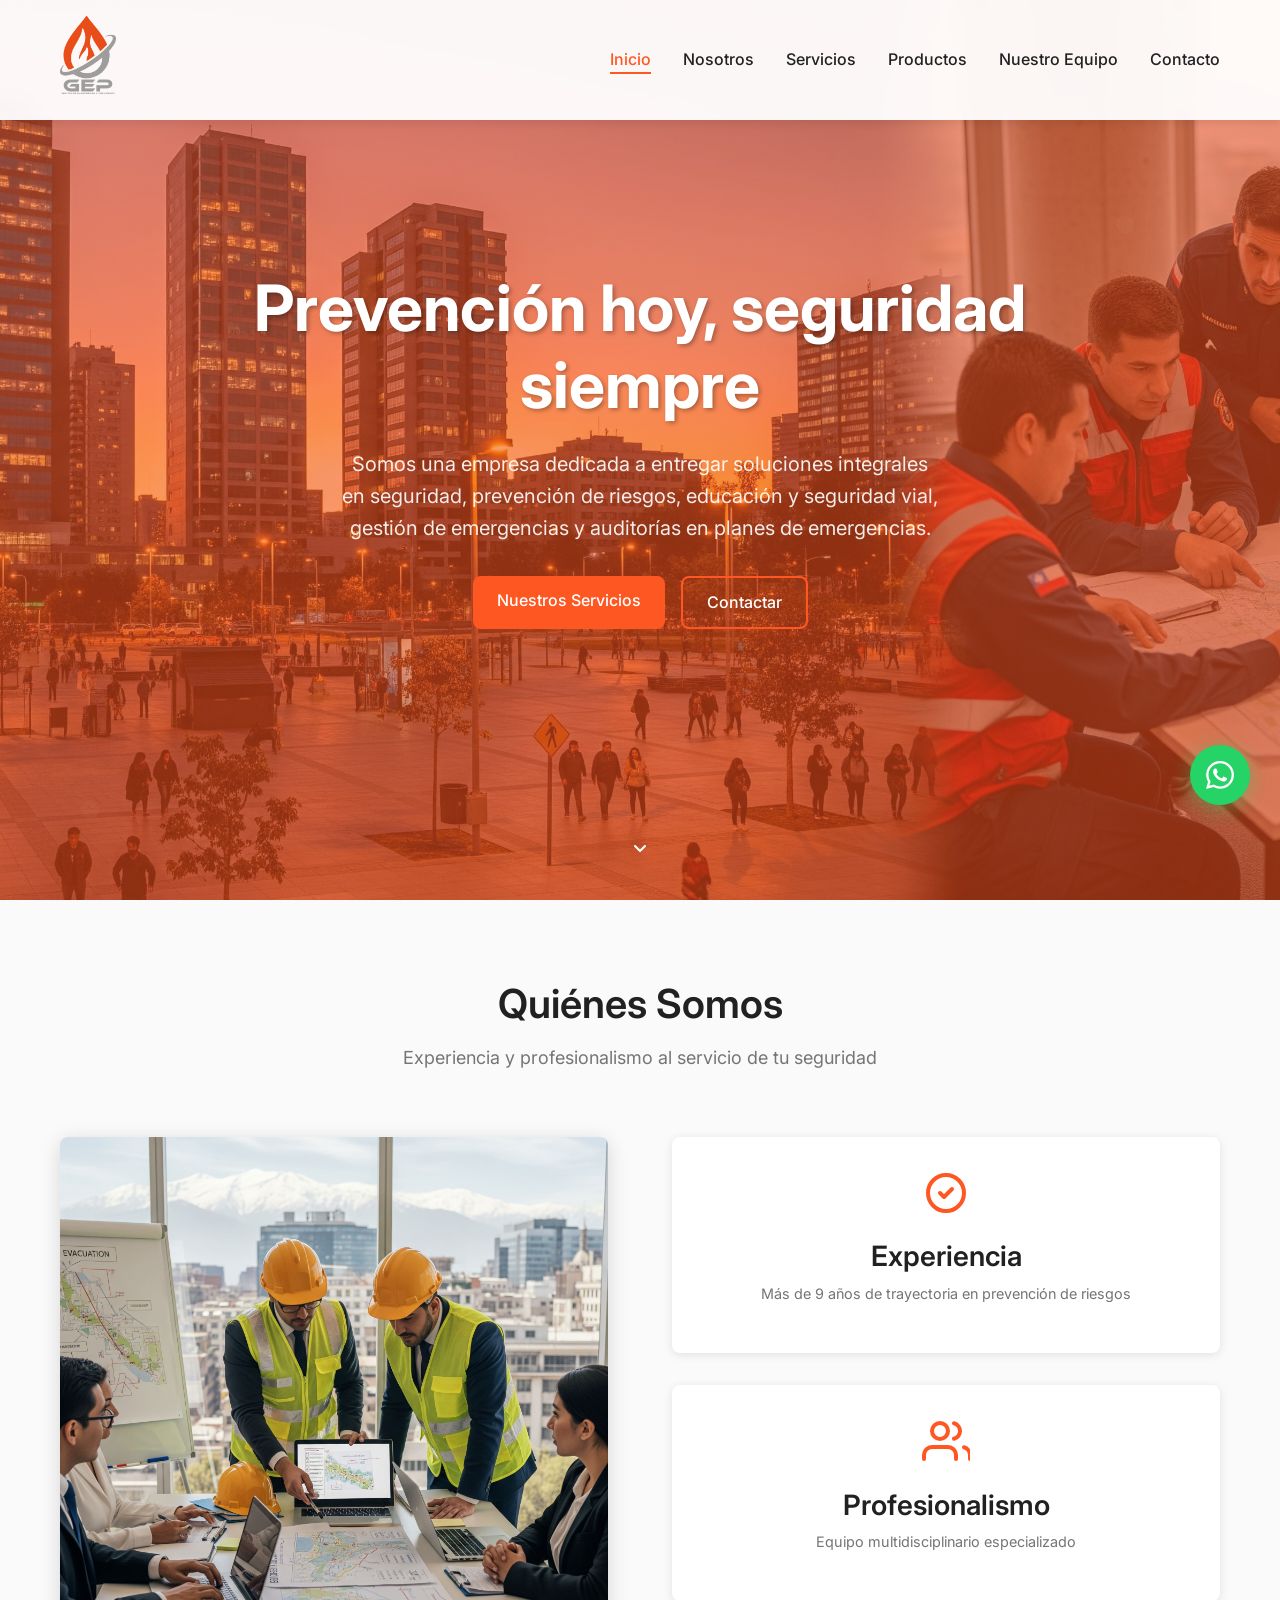
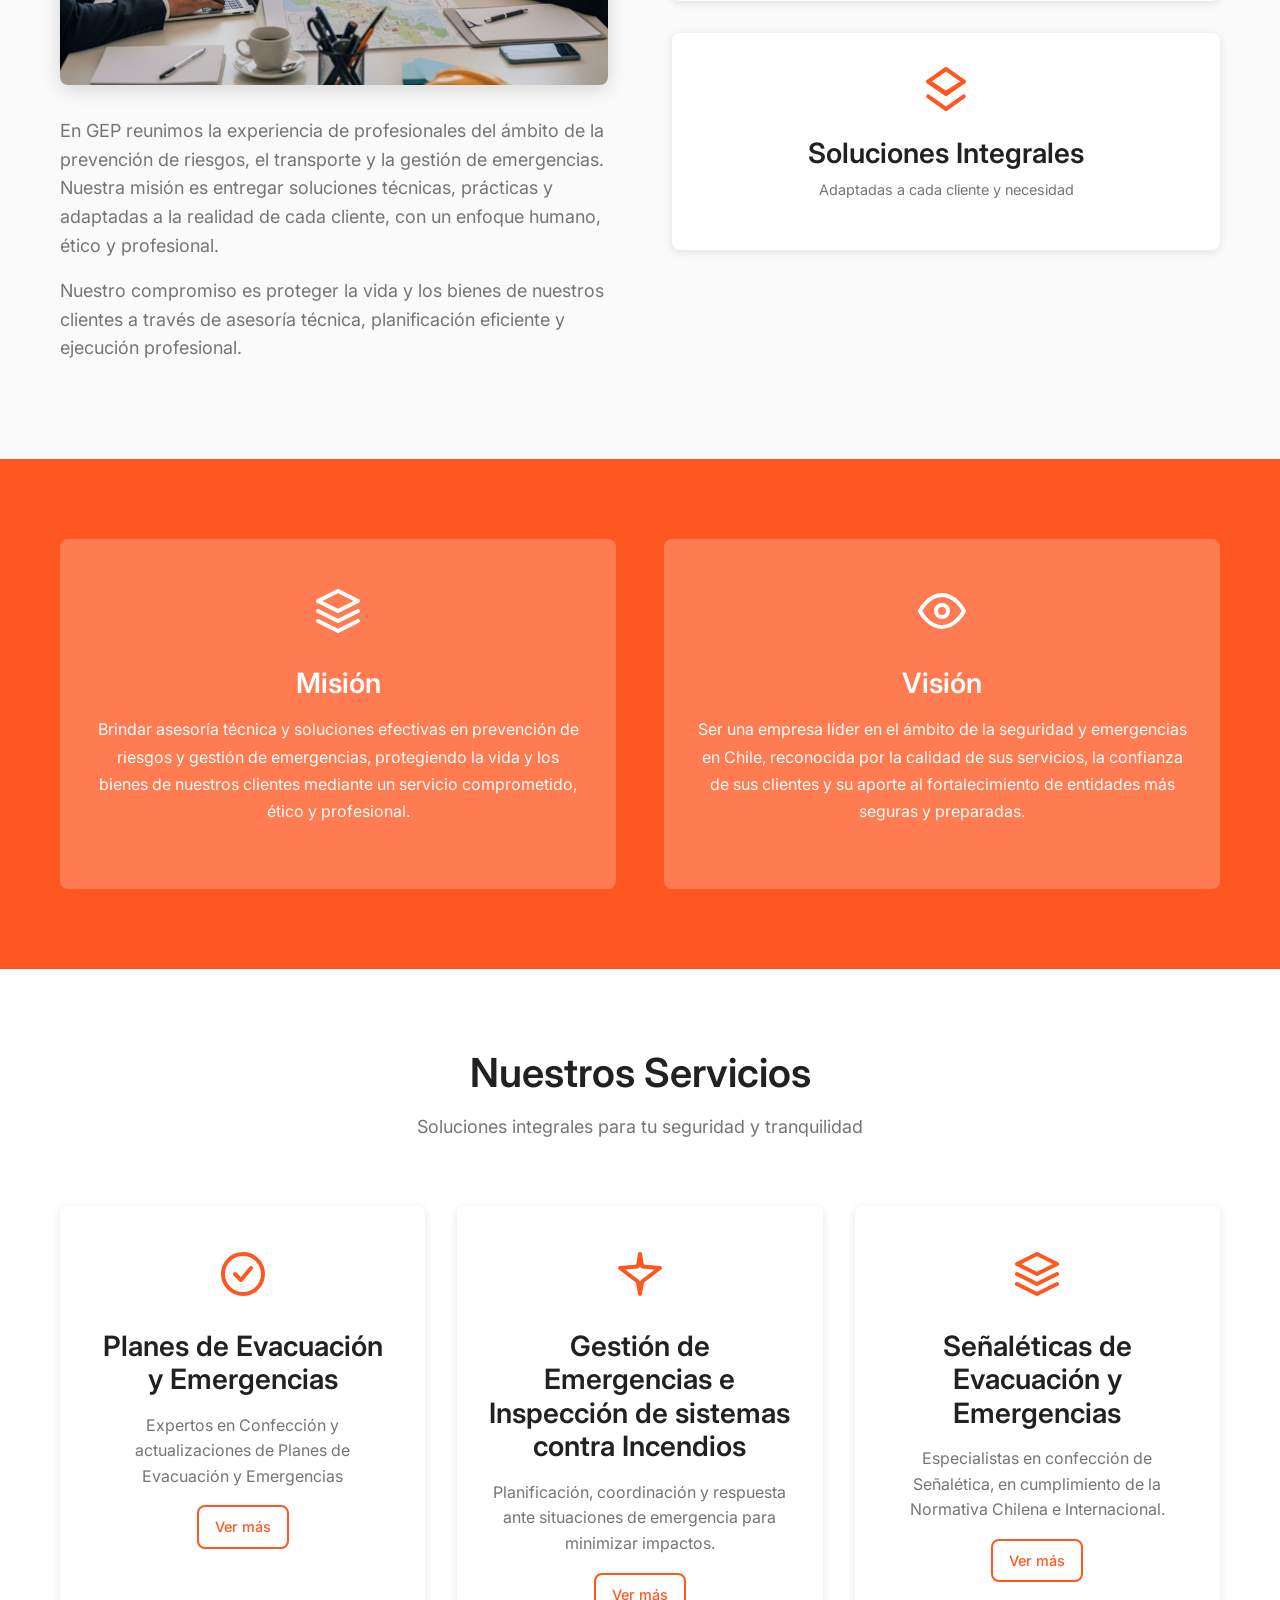
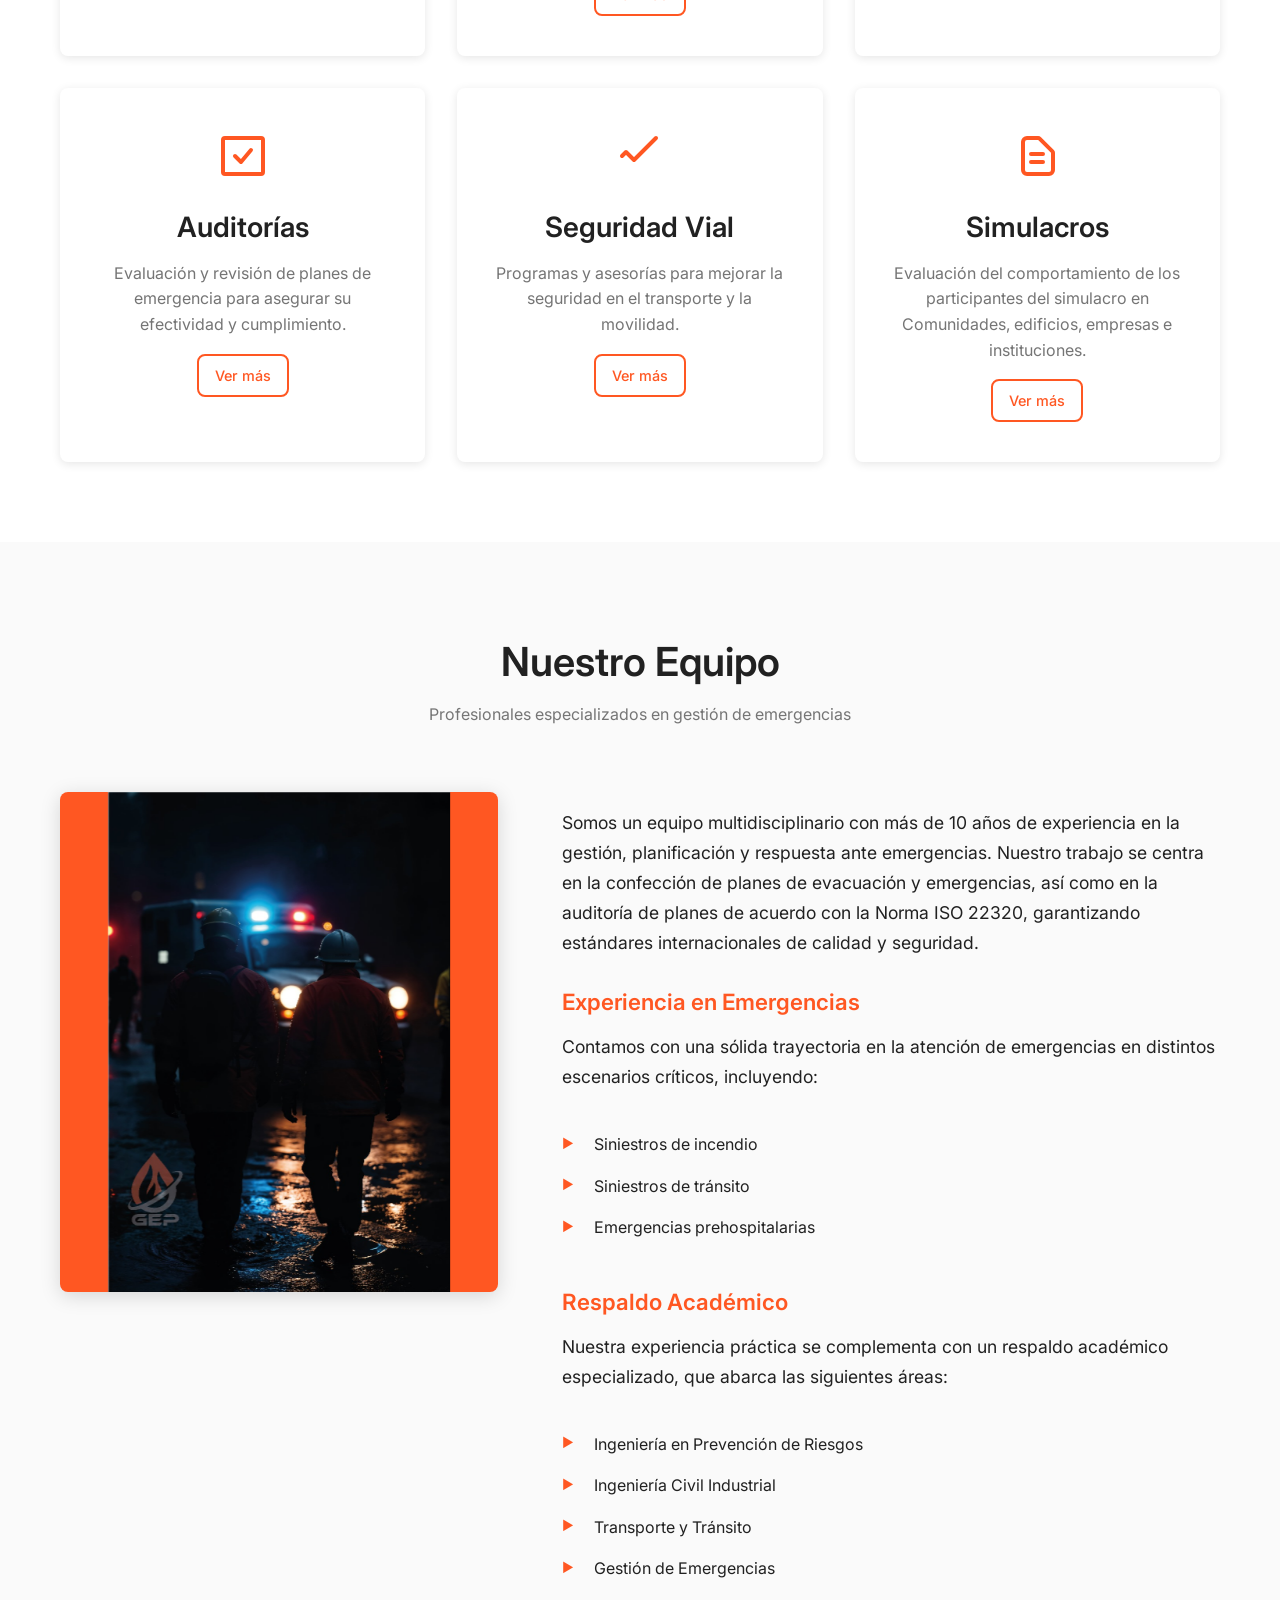
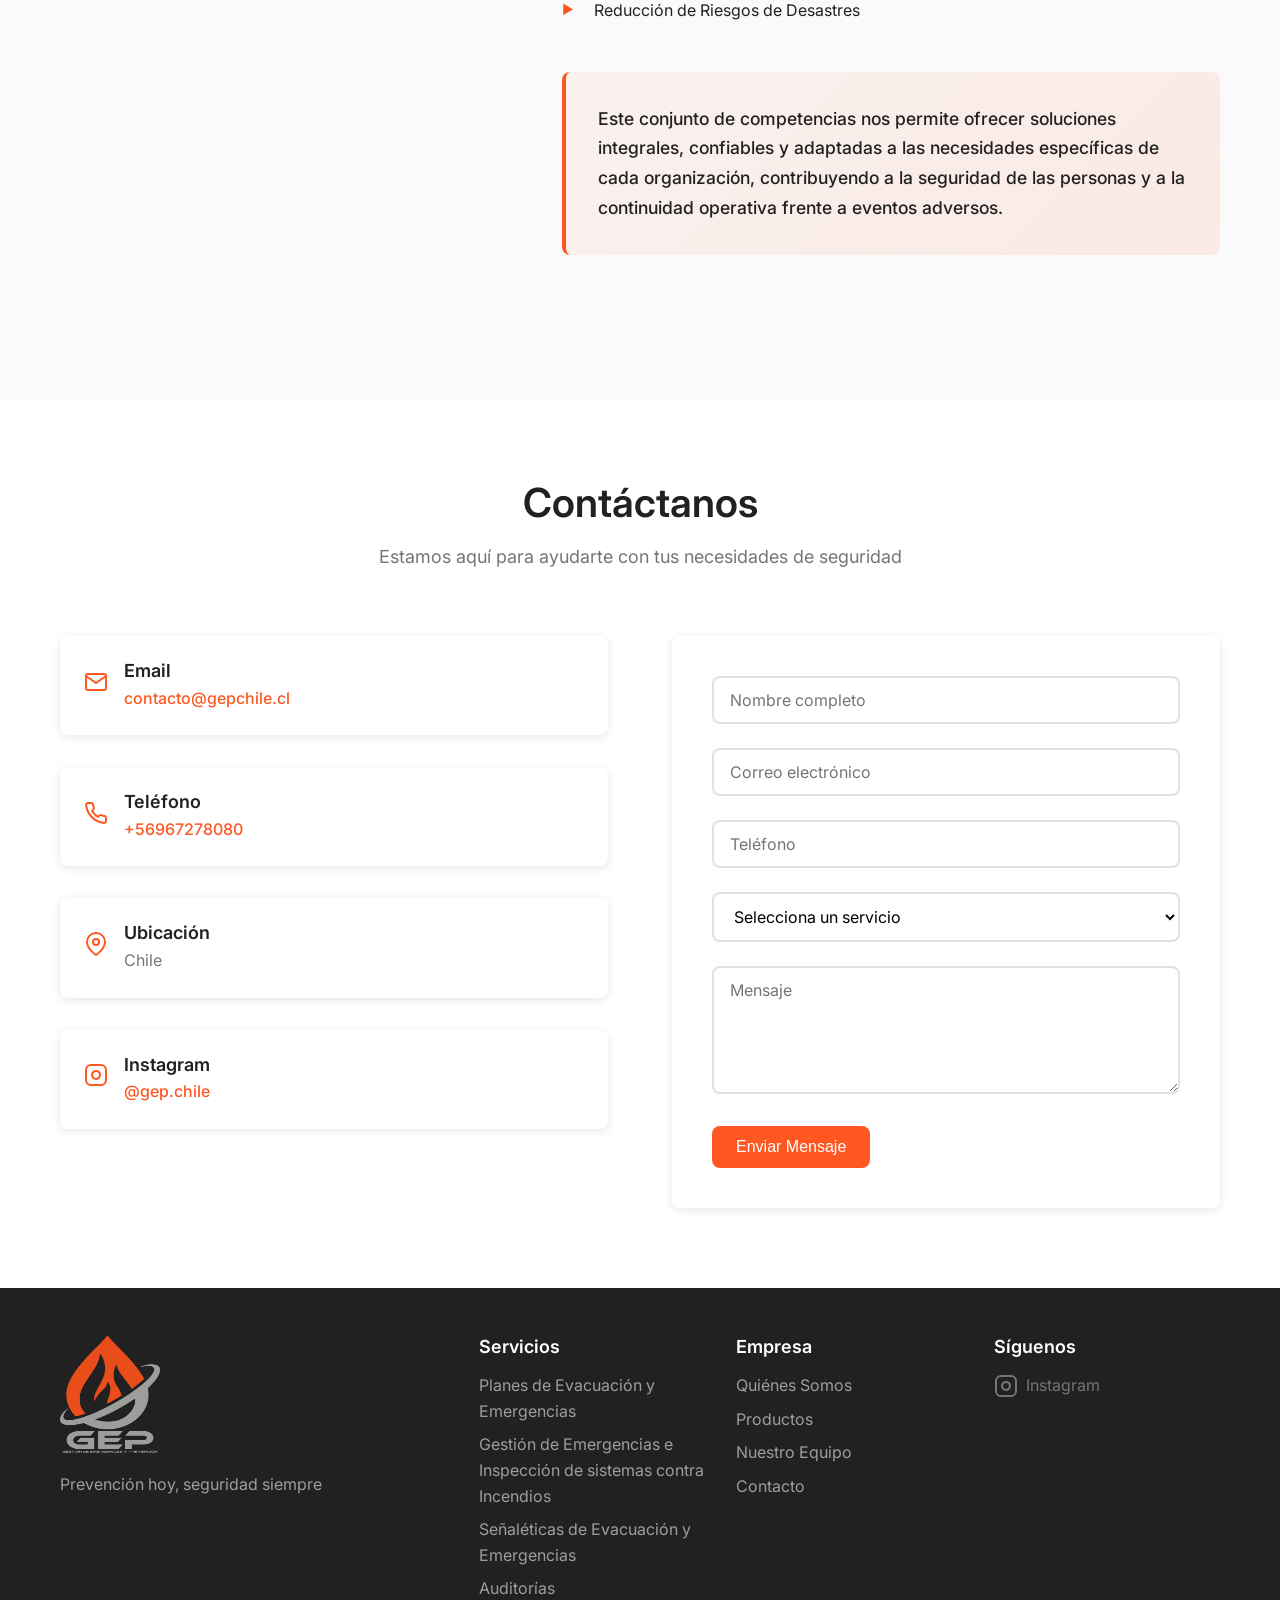
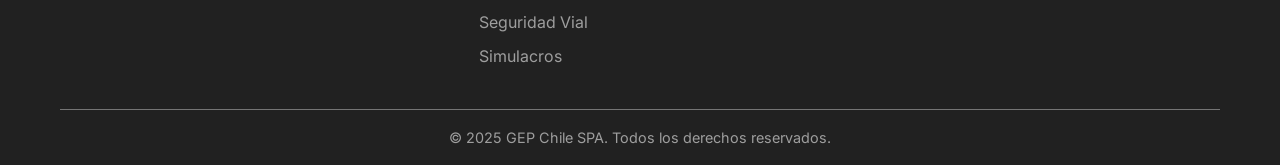
==== commit 1ea0c3f5: "gepchileproductos" ====
--- a/index.html
+++ b/index.html
@@ -23,6 +23,7 @@
                         <li class="nav-item"><a href="#inicio" class="nav-link">Inicio</a></li>
                         <li class="nav-item"><a href="#nosotros" class="nav-link">Nosotros</a></li>
                         <li class="nav-item"><a href="#servicios" class="nav-link">Servicios</a></li>
+                        <li class="nav-item"><a href="productos.html" class="nav-link">Productos</a></li>
                         <li class="nav-item"><a href="#equipo" class="nav-link">Nuestro Equipo</a></li>
                         <li class="nav-item"><a href="#contacto" class="nav-link">Contacto</a></li>
                     </ul>
@@ -153,6 +154,9 @@
                     </div>
                     <h3>Planes de Evacuación y Emergencias</h3>
                     <p>Expertos en Confección y actualizaciones de Planes de Evacuación y Emergencias</p>
+                    <div class="service-btn">
+                        <span class="btn btn-outline">Ver más</span>
+                    </div>
                 </a>
                 <a href="gestion-emergencias-inspecciones.html" class="service-card">
                     <div class="service-icon">
@@ -162,6 +166,9 @@
                     </div>
                     <h3>Gestión de Emergencias e Inspección de sistemas contra Incendios</h3>
                     <p>Planificación, coordinación y respuesta ante situaciones de emergencia para minimizar impactos.</p>
+                    <div class="service-btn">
+                        <span class="btn btn-outline">Ver más</span>
+                    </div>
                 </a>
                 <a href="senaletica-evacuacion.html" class="service-card">
                     <div class="service-icon">
@@ -173,6 +180,9 @@
                     </div>
                     <h3>Señaléticas de Evacuación y Emergencias</h3>
                     <p>Especialistas en confección de Señalética, en cumplimiento de la Normativa Chilena e Internacional.</p>
+                    <div class="service-btn">
+                        <span class="btn btn-outline">Ver más</span>
+                    </div>
                 </a>
                 <a href="auditorias-emergencias.html" class="service-card">
                     <div class="service-icon">
@@ -183,6 +193,9 @@
                     </div>
                     <h3>Auditorías</h3>
                     <p>Evaluación y revisión de planes de emergencia para asegurar su efectividad y cumplimiento.</p>
+                    <div class="service-btn">
+                        <span class="btn btn-outline">Ver más</span>
+                    </div>
                 </a>
                 <a href="seguridad-vial.html" class="service-card">
                     <div class="service-icon">
@@ -192,6 +205,9 @@
                     </div>
                     <h3>Seguridad Vial</h3>
                     <p>Programas y asesorías para mejorar la seguridad en el transporte y la movilidad.</p>
+                    <div class="service-btn">
+                        <span class="btn btn-outline">Ver más</span>
+                    </div>
                 </a>
                 <a href="simulacros-emergencias.html" class="service-card">
                     <div class="service-icon">
@@ -201,6 +217,9 @@
                     </div>
                     <h3>Simulacros</h3>
                     <p>Evaluación del comportamiento de los participantes del simulacro en Comunidades, edificios, empresas e instituciones.</p>
+                    <div class="service-btn">
+                        <span class="btn btn-outline">Ver más</span>
+                    </div>
                 </a>
             </div>
         </div>
@@ -268,7 +287,7 @@
                         </div>
                         <div>
                             <h3>Email</h3>
-                            <p>contacto@gepchile.cl</p>
+                            <p><a href="mailto:contacto@gepchile.cl">contacto@gepchile.cl</a></p>
                         </div>
                     </div>
                     <div class="contact-item">
@@ -279,7 +298,7 @@
                         </div>
                         <div>
                             <h3>Teléfono</h3>
-                            <p>+56 9 XXXX XXXX</p>
+                            <p><a href="tel:+56967278080">+56967278080</a></p>
                         </div>
                     </div>
                     <div class="contact-item">
@@ -292,6 +311,19 @@
                         <div>
                             <h3>Ubicación</h3>
                             <p>Chile</p>
+                        </div>
+                    </div>
+                    <div class="contact-item">
+                        <div class="contact-icon">
+                            <svg width="24" height="24" viewBox="0 0 24 24" fill="none" xmlns="http://www.w3.org/2000/svg">
+                                <rect x="2" y="2" width="20" height="20" rx="5" ry="5" stroke="currentColor" stroke-width="2"/>
+                                <path d="M16 11.37A4 4 0 1 1 12.63 8 4 4 0 0 1 16 11.37z" stroke="currentColor" stroke-width="2"/>
+                                <line x1="17.5" y1="6.5" x2="17.51" y2="6.5" stroke="currentColor" stroke-width="2"/>
+                            </svg>
+                        </div>
+                        <div>
+                            <h3>Instagram</h3>
+                            <p><a href="https://www.instagram.com/gep.chile" target="_blank" rel="noopener noreferrer">@gep.chile</a></p>
                         </div>
                     </div>
                 </div>
@@ -349,10 +381,24 @@
                         <h4>Empresa</h4>
                         <ul>
                             <li><a href="#nosotros">Quiénes Somos</a></li>
+                            <li><a href="productos.html">Productos</a></li>
                             <li><a href="#equipo">Nuestro Equipo</a></li>
                             <li><a href="#contacto">Contacto</a></li>
                         </ul>
                     </div>
+                    <div class="footer-section">
+                        <h4>Síguenos</h4>
+                        <div class="social-links">
+                            <a href="https://www.instagram.com/gep.chile" target="_blank" rel="noopener noreferrer" class="social-link">
+                                <svg width="24" height="24" viewBox="0 0 24 24" fill="none" xmlns="http://www.w3.org/2000/svg">
+                                    <rect x="2" y="2" width="20" height="20" rx="5" ry="5" stroke="currentColor" stroke-width="2"/>
+                                    <path d="M16 11.37A4 4 0 1 1 12.63 8 4 4 0 0 1 16 11.37z" stroke="currentColor" stroke-width="2"/>
+                                    <line x1="17.5" y1="6.5" x2="17.51" y2="6.5" stroke="currentColor" stroke-width="2"/>
+                                </svg>
+                                <span>Instagram</span>
+                            </a>
+                        </div>
+                    </div>
                 </div>
             </div>
             <div class="footer-bottom">
--- a/assets/css/styles.css
+++ b/assets/css/styles.css
@@ -119,6 +119,65 @@
     color: var(--text-white);
 }
 
+.btn-outline {
+    background-color: transparent;
+    color: var(--primary-color);
+    border: 2px solid var(--primary-color);
+    padding: 8px 16px;
+    font-size: 0.9rem;
+}
+
+.btn-outline:hover {
+    background-color: var(--primary-color);
+    color: var(--text-white);
+    transform: translateY(-2px);
+}
+
+.service-btn {
+    margin-top: 15px;
+    text-align: center;
+}
+
+/* Social Links */
+.social-links {
+    display: flex;
+    flex-direction: column;
+    gap: 10px;
+}
+
+.social-link {
+    display: flex;
+    align-items: center;
+    gap: 8px;
+    color: var(--text-light);
+    text-decoration: none;
+    transition: color 0.3s ease;
+}
+
+.social-link:hover {
+    color: var(--primary-color);
+}
+
+.social-link svg {
+    flex-shrink: 0;
+}
+
+/* Contact Instagram Link */
+.contact-item p a {
+    color: var(--primary-color);
+    text-decoration: none;
+    font-weight: 500;
+    transition: all 0.3s ease;
+    display: inline-flex;
+    align-items: center;
+    gap: 5px;
+}
+
+.contact-item p a:hover {
+    color: var(--secondary-color);
+    transform: translateY(-1px);
+}
+
 /* Header */
 .header {
     position: fixed;
@@ -1478,6 +1537,109 @@
 }
 
 /* Dark mode support (future enhancement) */
+/* Coming Soon Section */
+.coming-soon {
+    padding: 80px 0;
+    background: linear-gradient(135deg, var(--background-light) 0%, var(--background-white) 100%);
+    text-align: center;
+}
+
+.coming-soon-content {
+    max-width: 800px;
+    margin: 0 auto;
+}
+
+.coming-soon-icon {
+    margin-bottom: 2rem;
+    color: var(--primary-color);
+}
+
+.coming-soon h2 {
+    font-size: 2.5rem;
+    font-weight: 700;
+    color: var(--text-dark);
+    margin-bottom: 1.5rem;
+}
+
+.coming-soon p {
+    font-size: 1.2rem;
+    color: var(--text-light);
+    line-height: 1.6;
+    margin-bottom: 3rem;
+}
+
+.features-preview {
+    display: grid;
+    grid-template-columns: repeat(auto-fit, minmax(250px, 1fr));
+    gap: 2rem;
+    margin-bottom: 3rem;
+}
+
+.feature-item {
+    background: var(--background-white);
+    padding: 2rem;
+    border-radius: var(--border-radius);
+    box-shadow: var(--shadow-light);
+    transition: var(--transition);
+}
+
+.feature-item:hover {
+    transform: translateY(-5px);
+    box-shadow: var(--shadow-medium);
+}
+
+.feature-item h3 {
+    font-size: 1.3rem;
+    font-weight: 600;
+    color: var(--text-dark);
+    margin-bottom: 0.5rem;
+}
+
+.feature-item p {
+    font-size: 1rem;
+    color: var(--text-light);
+    margin-bottom: 0;
+}
+
+.cta-section {
+    background: var(--background-white);
+    padding: 2.5rem;
+    border-radius: var(--border-radius);
+    box-shadow: var(--shadow-light);
+    border: 2px solid var(--primary-color);
+}
+
+.cta-section p {
+    font-size: 1.1rem;
+    color: var(--text-dark);
+    margin-bottom: 1.5rem;
+    font-weight: 500;
+}
+
+@media (max-width: 768px) {
+    .coming-soon {
+        padding: 60px 0;
+    }
+    
+    .coming-soon h2 {
+        font-size: 2rem;
+    }
+    
+    .coming-soon p {
+        font-size: 1.1rem;
+    }
+    
+    .features-preview {
+        grid-template-columns: 1fr;
+        gap: 1.5rem;
+    }
+    
+    .feature-item,
+    .cta-section {
+        padding: 1.5rem;
+    }
+}
+
 @media (prefers-color-scheme: dark) {
     /* Dark mode styles can be added here in the future */
 }
